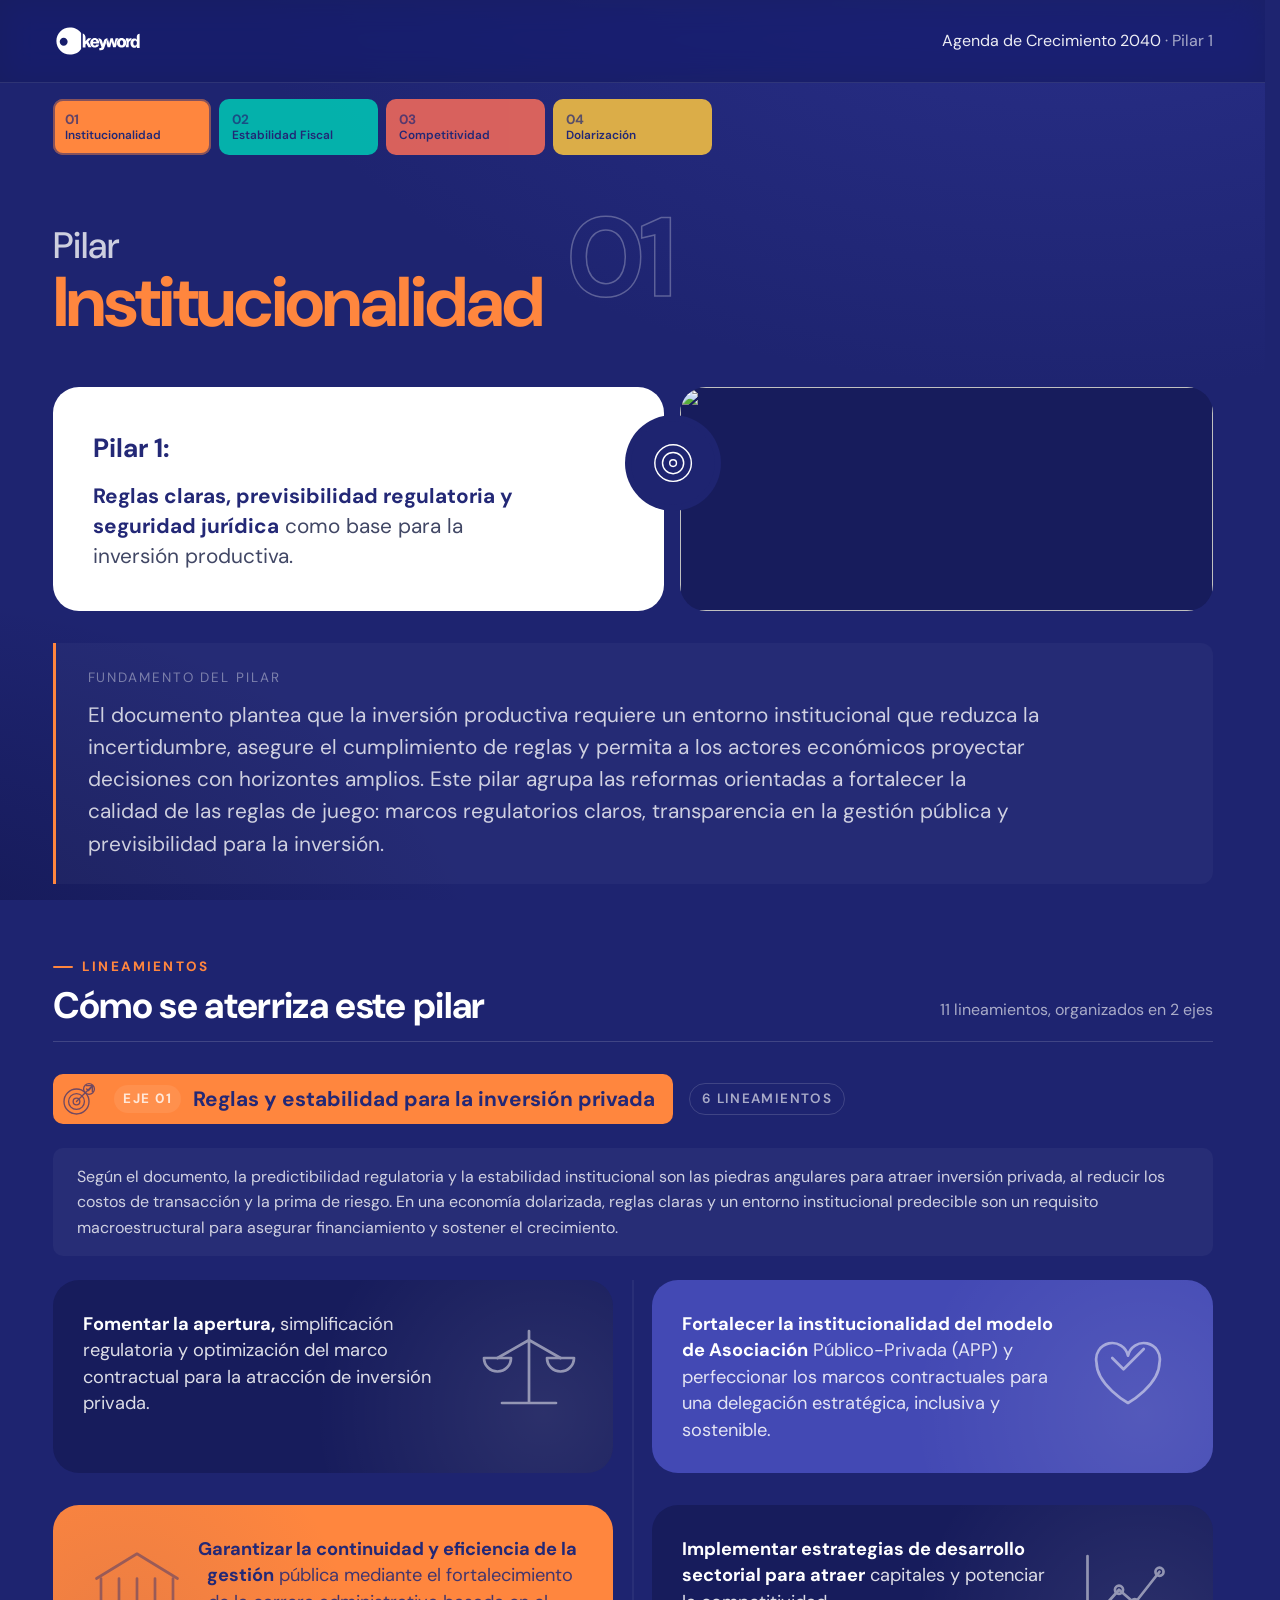
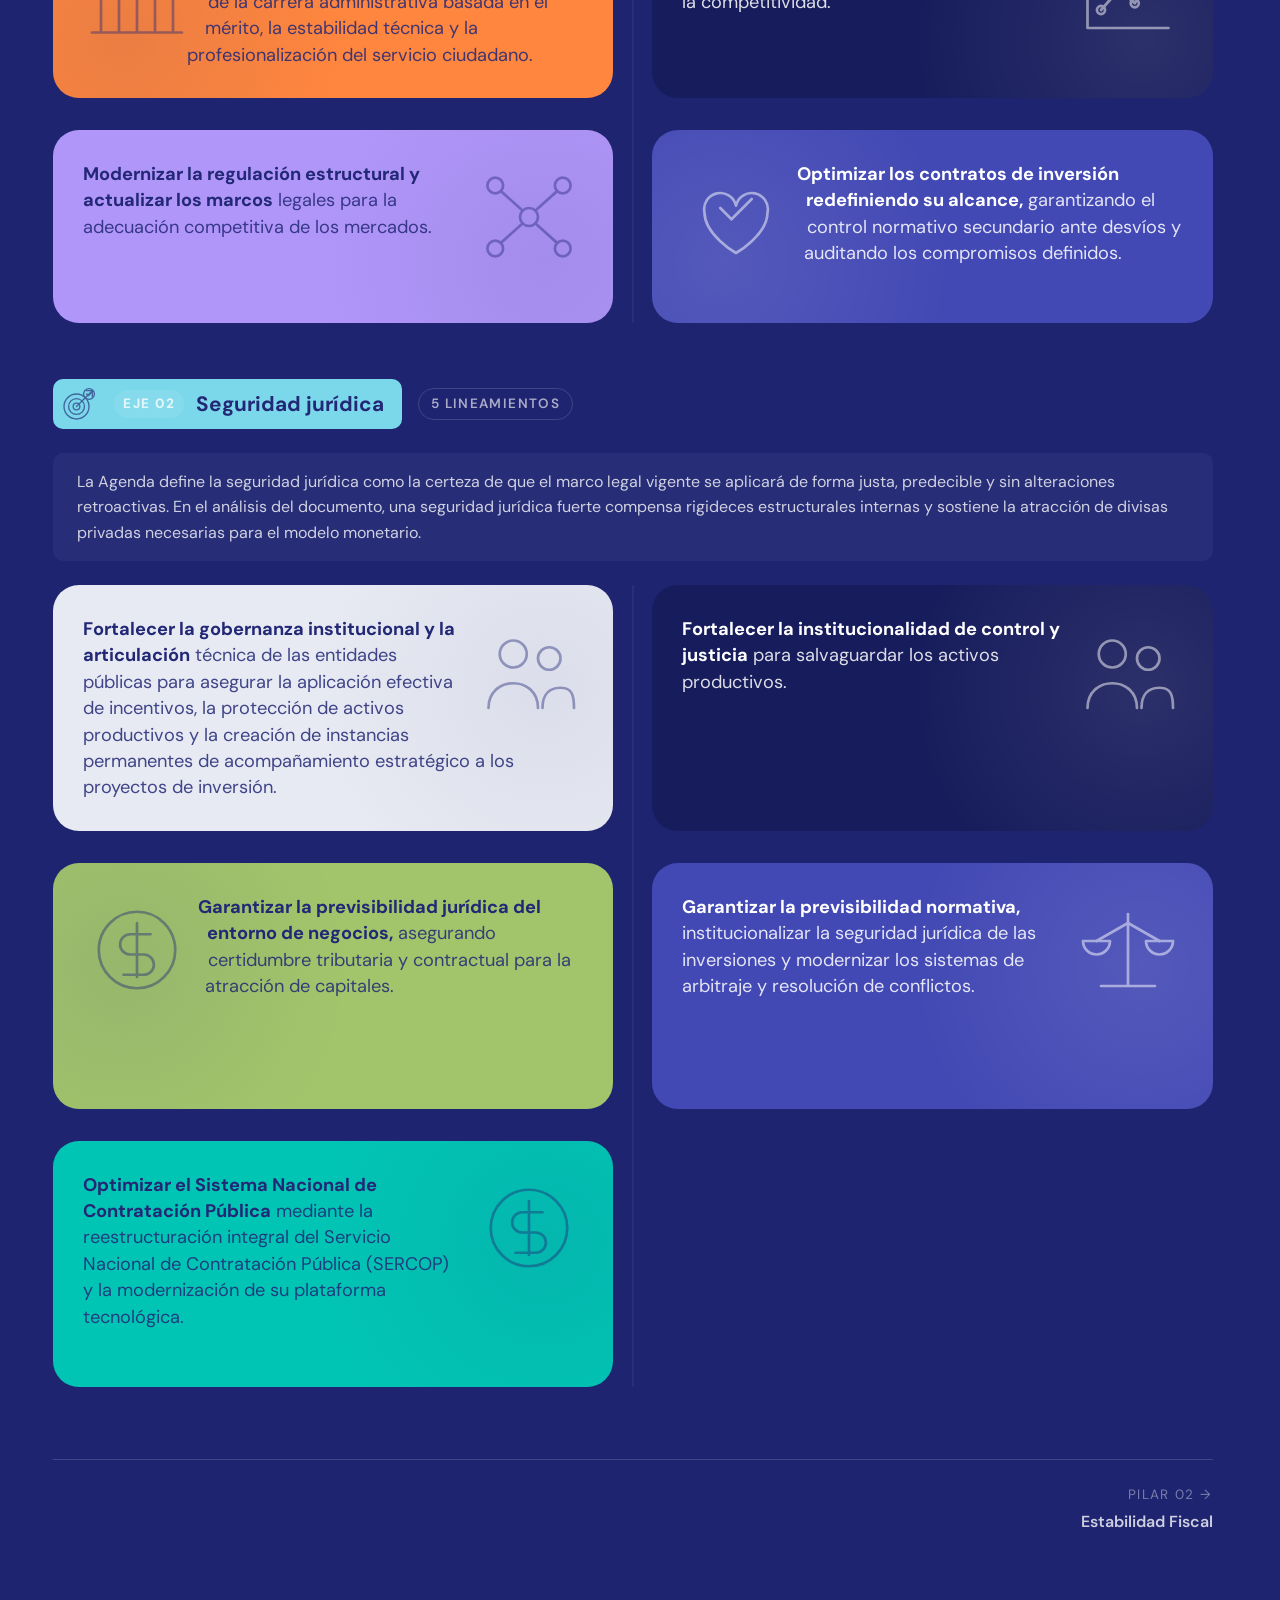
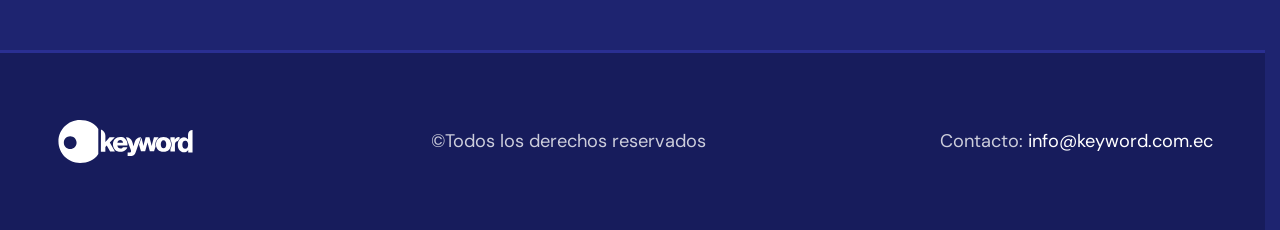
==== pages/pilar-1.html @ 2c73a4cb "Add files via upload" ====
<!doctype html>
<html lang="es">
<head>
  <meta charset="utf-8" />
  <meta name="viewport" content="width=device-width, initial-scale=1" />
  <title>Pilar 1 · Institucionalidad y Seguridad Jurídica — Agenda de Crecimiento Ecuador 2040</title>
  <meta name="description" content="Pilar 1 de Agenda de Crecimiento Ecuador 2040: Reglas claras, previsibilidad regulatoria y seguridad jurídica como base para la inversión productiva. Análisis de Keyword." />
  <link rel="preconnect" href="https://fonts.googleapis.com" />
  <link rel="preconnect" href="https://fonts.gstatic.com" crossorigin />
  <link rel="stylesheet" href="https://fonts.googleapis.com/css2?family=DM+Sans:opsz,wght@9..40,400;9..40,500;9..40,600;9..40,700&display=swap" />
  <link rel="stylesheet" href="../css/styles.css" />
</head>
<body class="obj-page--1">

<header class="site-header">
  <div class="wrap site-header__inner">
    <a href="../index.html" class="brand" aria-label="Keyword — inicio">
      <img src="../img/logo-keyword-white.svg" alt="Keyword" class="brand__logo" />
    </a>
    <nav class="nav-crumbs" aria-label="Ruta de navegación">
      <a href="../index.html">Agenda de Crecimiento 2040</a> · <span>Pilar 1</span>
    </nav>
  </div>
</header>

<main>

<nav class="wrap obj-nav-top" aria-label="Pilares de la Agenda">
  <div class="obj-nav-top__grid">
      <a class="obj-nav-top__item obj-nav-top__item--1" href="pilar-1.html" aria-current="page">
        <small>01</small><span>Institucionalidad</span>
      </a>
      <a class="obj-nav-top__item obj-nav-top__item--2" href="pilar-2.html">
        <small>02</small><span>Estabilidad Fiscal</span>
      </a>
      <a class="obj-nav-top__item obj-nav-top__item--3" href="pilar-3.html">
        <small>03</small><span>Competitividad</span>
      </a>
      <a class="obj-nav-top__item obj-nav-top__item--4" href="pilar-4.html">
        <small>04</small><span>Dolarización</span>
      </a>
  </div>
</nav>

<section class="obj-hero obj-hero--1" aria-labelledby="titulo-pilar">
  <div class="wrap">
    <p class="obj-hero__kicker">Pilar</p>
    <div class="obj-hero__row">
      <h1 class="obj-hero__name" id="titulo-pilar">Institucionalidad</h1>
      <span class="obj-hero__num" aria-hidden="true">01</span>
    </div>

    <div class="obj-intro">
      <div class="obj-intro__card">
        <p class="obj-intro__label">Pilar 1:</p>
        <p class="obj-intro__text"><b>Reglas claras, previsibilidad regulatoria y seguridad jurídica</b> <span>como base para la inversión productiva.</span></p>
      </div>
      <span class="obj-intro__badge" aria-hidden="true">
        <svg viewBox="0 0 48 48" fill="none" stroke="currentColor" stroke-width="1.5" stroke-linecap="round" stroke-linejoin="round"><circle cx="24" cy="24" r="19"/><circle cx="24" cy="24" r="11"/><circle cx="24" cy="24" r="3.5"/></svg>
      </span>
      <div class="obj-intro__photo">
        <img src="../img/pilar-1-photo.jpg" alt="" loading="lazy" />
      </div>
    </div>

    <div class="pilar-framing">
      <p class="pilar-framing__eyebrow">Fundamento del pilar</p>
      <p class="pilar-framing__text">El documento plantea que la inversión productiva requiere un entorno institucional que reduzca la incertidumbre, asegure el cumplimiento de reglas y permita a los actores económicos proyectar decisiones con horizontes amplios. Este pilar agrupa las reformas orientadas a fortalecer la calidad de las reglas de juego: marcos regulatorios claros, transparencia en la gestión pública y previsibilidad para la inversión.</p>
    </div>

    <div class="roadmap">
      <header class="roadmap__head">
        <div>
          <p class="roadmap__eyebrow">Lineamientos</p>
          <h2 class="roadmap__title">Cómo se aterriza este pilar</h2>
        </div>
        <p class="roadmap__count">11 lineamientos, organizados en 2 ejes</p>
      </header>

      <section class="phase phase--inmediata">
        <header class="phase__head">
          <span class="phase__flag"><svg class="phase__diana" viewBox="0 0 48 48" fill="none" stroke="currentColor" stroke-width="1.6" stroke-linecap="round" stroke-linejoin="round" aria-hidden="true"><circle cx="21" cy="27" r="15"/><circle cx="21" cy="27" r="9.5"/><circle cx="21" cy="27" r="4"/><path d="M21 27 40 8"/><path d="M33 8h7v7"/><circle cx="36" cy="12" r="6.5"/><path d="M33.2 12l2 2 3.6-3.8"/></svg><small>Eje 01</small>Reglas y estabilidad para la inversión privada</span>
          <span class="phase__n">6 lineamientos</span>
        </header>
        <p class="phase__framing">Según el documento, la predictibilidad regulatoria y la estabilidad institucional son las piedras angulares para atraer inversión privada, al reducir los costos de transacción y la prima de riesgo. En una economía dolarizada, reglas claras y un entorno institucional predecible son un requisito macroestructural para asegurar financiamiento y sostener el crecimiento.</p>
        <div class="phase__grid">
          <article class="strat strat--v1">
            <div class="strat__body">
              <svg class="strat__glyph" width="96" height="96" viewBox="0 0 48 48" fill="none" stroke="currentColor" stroke-width="1.2" stroke-linecap="round" stroke-linejoin="round" aria-hidden="true"><path d="M24 8v32M12 40h24M24 12 10 20M24 12l14 8"/><path d="M4 20a6 6 0 0 0 12 0zM32 20a6 6 0 0 0 12 0z"/></svg>
              <p class="strat__text"><b>Fomentar la apertura,</b> <span>simplificación regulatoria y optimización del marco contractual para la atracción de inversión privada.</span></p>
            </div>
          </article>
          <article class="strat strat--v2">
            <div class="strat__body">
              <svg class="strat__glyph" width="96" height="96" viewBox="0 0 48 48" fill="none" stroke="currentColor" stroke-width="1.2" stroke-linecap="round" stroke-linejoin="round" aria-hidden="true"><path d="M24 40s-14-8-14-18a7 7 0 0 1 14-3 7 7 0 0 1 14 3c0 10-14 18-14 18z"/><path d="M17 20l5 5 9-9"/></svg>
              <p class="strat__text"><b>Fortalecer la institucionalidad del modelo de Asociación</b> <span>Público-Privada (APP) y perfeccionar los marcos contractuales para una delegación estratégica, inclusiva y sostenible.</span></p>
            </div>
          </article>
          <article class="strat strat--v3 strat--flip">
            <div class="strat__body">
              <svg class="strat__glyph" width="96" height="96" viewBox="0 0 48 48" fill="none" stroke="currentColor" stroke-width="1.2" stroke-linecap="round" stroke-linejoin="round" aria-hidden="true"><path d="M6 18 24 7l18 11"/><path d="M4 42h40M8 42V18M16 42V18M24 42V18M32 42V18M40 42V18"/></svg>
              <p class="strat__text"><b>Garantizar la continuidad y eficiencia de la gestión</b> <span>pública mediante el fortalecimiento de la carrera administrativa basada en el mérito, la estabilidad técnica y la profesionalización del servicio ciudadano.</span></p>
            </div>
          </article>
          <article class="strat strat--v1">
            <div class="strat__body">
              <svg class="strat__glyph" width="96" height="96" viewBox="0 0 48 48" fill="none" stroke="currentColor" stroke-width="1.2" stroke-linecap="round" stroke-linejoin="round" aria-hidden="true"><path d="M6 40h36M6 40V8"/><path d="M12 32l8-9 7 6 11-14"/><circle cx="12" cy="32" r="1.8"/><circle cx="20" cy="23" r="1.8"/><circle cx="27" cy="29" r="1.8"/><circle cx="38" cy="15" r="1.8"/></svg>
              <p class="strat__text"><b>Implementar estrategias de desarrollo sectorial para atraer</b> <span>capitales y potenciar la competitividad.</span></p>
            </div>
          </article>
          <article class="strat strat--v4">
            <div class="strat__body">
              <svg class="strat__glyph" width="96" height="96" viewBox="0 0 48 48" fill="none" stroke="currentColor" stroke-width="1.2" stroke-linecap="round" stroke-linejoin="round" aria-hidden="true"><circle cx="24" cy="24" r="4"/><circle cx="9" cy="10" r="3.5"/><circle cx="39" cy="10" r="3.5"/><circle cx="9" cy="38" r="3.5"/><circle cx="39" cy="38" r="3.5"/><path d="M11.5 12.5 21 21M36.5 12.5 27 21M11.5 35.5 21 27M36.5 35.5 27 27"/></svg>
              <p class="strat__text"><b>Modernizar la regulación estructural y actualizar los marcos</b> <span>legales para la adecuación competitiva de los mercados.</span></p>
            </div>
          </article>
          <article class="strat strat--v2 strat--flip">
            <div class="strat__body">
              <svg class="strat__glyph" width="96" height="96" viewBox="0 0 48 48" fill="none" stroke="currentColor" stroke-width="1.2" stroke-linecap="round" stroke-linejoin="round" aria-hidden="true"><path d="M24 40s-14-8-14-18a7 7 0 0 1 14-3 7 7 0 0 1 14 3c0 10-14 18-14 18z"/><path d="M17 20l5 5 9-9"/></svg>
              <p class="strat__text"><b>Optimizar los contratos de inversión redefiniendo su alcance,</b> <span>garantizando el control normativo secundario ante desvíos y auditando los compromisos definidos.</span></p>
            </div>
          </article>
        </div>
      </section>

      <section class="phase phase--1">
        <header class="phase__head">
          <span class="phase__flag"><svg class="phase__diana" viewBox="0 0 48 48" fill="none" stroke="currentColor" stroke-width="1.6" stroke-linecap="round" stroke-linejoin="round" aria-hidden="true"><circle cx="21" cy="27" r="15"/><circle cx="21" cy="27" r="9.5"/><circle cx="21" cy="27" r="4"/><path d="M21 27 40 8"/><path d="M33 8h7v7"/><circle cx="36" cy="12" r="6.5"/><path d="M33.2 12l2 2 3.6-3.8"/></svg><small>Eje 02</small>Seguridad jurídica</span>
          <span class="phase__n">5 lineamientos</span>
        </header>
        <p class="phase__framing">La Agenda define la seguridad jurídica como la certeza de que el marco legal vigente se aplicará de forma justa, predecible y sin alteraciones retroactivas. En el análisis del documento, una seguridad jurídica fuerte compensa rigideces estructurales internas y sostiene la atracción de divisas privadas necesarias para el modelo monetario.</p>
        <div class="phase__grid">
          <article class="strat strat--v5">
            <div class="strat__body">
              <svg class="strat__glyph" width="96" height="96" viewBox="0 0 48 48" fill="none" stroke="currentColor" stroke-width="1.2" stroke-linecap="round" stroke-linejoin="round" aria-hidden="true"><circle cx="17" cy="16" r="6"/><circle cx="33" cy="18" r="5"/><path d="M6 40c0-7 5-11 11-11s11 4 11 11M30 40c0-6 3-9 8-9s6 3 6 9"/></svg>
              <p class="strat__text"><b>Fortalecer la gobernanza institucional y la articulación</b> <span>técnica de las entidades públicas para asegurar la aplicación efectiva de incentivos, la protección de activos productivos y la creación de instancias permanentes de acompañamiento estratégico a los proyectos de inversión.</span></p>
            </div>
          </article>
          <article class="strat strat--v1">
            <div class="strat__body">
              <svg class="strat__glyph" width="96" height="96" viewBox="0 0 48 48" fill="none" stroke="currentColor" stroke-width="1.2" stroke-linecap="round" stroke-linejoin="round" aria-hidden="true"><circle cx="17" cy="16" r="6"/><circle cx="33" cy="18" r="5"/><path d="M6 40c0-7 5-11 11-11s11 4 11 11M30 40c0-6 3-9 8-9s6 3 6 9"/></svg>
              <p class="strat__text"><b>Fortalecer la institucionalidad de control y justicia</b> <span>para salvaguardar los activos productivos.</span></p>
            </div>
          </article>
          <article class="strat strat--v6 strat--flip">
            <div class="strat__body">
              <svg class="strat__glyph" width="96" height="96" viewBox="0 0 48 48" fill="none" stroke="currentColor" stroke-width="1.2" stroke-linecap="round" stroke-linejoin="round" aria-hidden="true"><circle cx="24" cy="24" r="17"/><path d="M24 12v24M30 17h-9a4.5 4.5 0 0 0 0 9h6a4.5 4.5 0 0 1 0 9h-9"/></svg>
              <p class="strat__text"><b>Garantizar la previsibilidad jurídica del entorno de negocios,</b> <span>asegurando certidumbre tributaria y contractual para la atracción de capitales.</span></p>
            </div>
          </article>
          <article class="strat strat--v2">
            <div class="strat__body">
              <svg class="strat__glyph" width="96" height="96" viewBox="0 0 48 48" fill="none" stroke="currentColor" stroke-width="1.2" stroke-linecap="round" stroke-linejoin="round" aria-hidden="true"><path d="M24 8v32M12 40h24M24 12 10 20M24 12l14 8"/><path d="M4 20a6 6 0 0 0 12 0zM32 20a6 6 0 0 0 12 0z"/></svg>
              <p class="strat__text"><b>Garantizar la previsibilidad normativa,</b> <span>institucionalizar la seguridad jurídica de las inversiones y modernizar los sistemas de arbitraje y resolución de conflictos.</span></p>
            </div>
          </article>
          <article class="strat strat--v7">
            <div class="strat__body">
              <svg class="strat__glyph" width="96" height="96" viewBox="0 0 48 48" fill="none" stroke="currentColor" stroke-width="1.2" stroke-linecap="round" stroke-linejoin="round" aria-hidden="true"><circle cx="24" cy="24" r="17"/><path d="M24 12v24M30 17h-9a4.5 4.5 0 0 0 0 9h6a4.5 4.5 0 0 1 0 9h-9"/></svg>
              <p class="strat__text"><b>Optimizar el Sistema Nacional de Contratación Pública</b> <span>mediante la reestructuración integral del Servicio Nacional de Contratación Pública (SERCOP) y la modernización de su plataforma tecnológica.</span></p>
            </div>
          </article>
        </div>
      </section>
    </div>

    <nav class="obj-pager" aria-label="Navegación entre pilares">
      <a class="obj-pager__link obj-pager__link--next" href="pilar-2.html">
        <small>Pilar 02 →</small>
        <strong>Estabilidad Fiscal</strong>
      </a>
    </nav>
  </div>
</section>

</main>

<footer class="site-footer">
  <div class="wrap site-footer__inner">
    <img src="../img/logo-keyword-white.svg" alt="Keyword" class="site-footer__logo" />
    <p class="site-footer__copy">©Todos los derechos reservados</p>
    <p class="site-footer__contact">Contacto: <a href="mailto:info@keyword.com.ec">info@keyword.com.ec</a></p>
  </div>
</footer>

</body>
</html>
---- css/styles.css ----
/* ============================================================
   KEYWORD — Plantilla base para micrositios
   Sistema visual v2.0 — calidad producción
   ------------------------------------------------------------
   Lenguaje visual heredado del PDF de referencia:
   · Campo índigo profundo como lienzo
   · DM Sans única familia, pesos 400-700
   · Números outline gigantes como firma
   · Cover cards color + foto
   · Tarjetas glass flotantes, radios generosos
   · "Metas" con bandera naranja/verde
   ============================================================ */

:root {
  /* ---- Color ---- */
  --indigo:        #1E2470;
  --indigo-deep:   #171C5C;
  --indigo-soft:   #2A2F92;
  --ink:           #232876;   /* texto sobre bloques de color */
  --white:         #FFFFFF;

  --t-90: rgba(255,255,255,0.92);
  --t-75: rgba(255,255,255,0.78);
  --t-60: rgba(255,255,255,0.62);
  --t-40: rgba(255,255,255,0.40);
  --t-15: rgba(255,255,255,0.15);
  --t-10: rgba(255,255,255,0.10);
  --t-08: rgba(255,255,255,0.075);

  --orange:  #FF863E;   /* Metas + acento primario */
  --green:   #A2C56B;   /* Metas alternas */

  /* 7 acentos, uno por objetivo */
  --obj-1: #FF863E;
  --obj-2: #01C5B4;
  --obj-3: #F26A5A;
  --obj-4: #F5C042;
  --obj-5: #A2C56B;
  --obj-6: #4E9F5E;
  --obj-7: #B096F8;

  /* ---- Tipografía ---- */
  --font: "DM Sans", ui-sans-serif, system-ui, -apple-system, sans-serif;

  /* Escala fluida */
  --fs-xs:   clamp(0.78rem, 0.75rem + 0.12vw, 0.85rem);
  --fs-sm:   clamp(0.9rem, 0.86rem + 0.18vw, 1rem);
  --fs-base: clamp(1rem, 0.95rem + 0.28vw, 1.14rem);
  --fs-md:   clamp(1.12rem, 1.05rem + 0.34vw, 1.3rem);
  --fs-lg:   clamp(1.35rem, 1.2rem + 0.6vw, 1.65rem);
  --fs-xl:   clamp(1.7rem, 1.45rem + 1.1vw, 2.3rem);
  --fs-2xl:  clamp(2.15rem, 1.8rem + 1.8vw, 3.15rem);
  --fs-3xl:  clamp(2.7rem, 2.1rem + 2.9vw, 4.4rem);
  --fs-hero: clamp(2.8rem, 2rem + 3.9vw, 5rem);

  /* ---- Espaciado (escala 8) ---- */
  --s-1: 0.5rem;
  --s-2: 0.75rem;
  --s-3: 1rem;
  --s-4: 1.5rem;
  --s-5: 2rem;
  --s-6: 3rem;
  --s-7: 4rem;
  --s-section: clamp(4rem, 9vw, 7.5rem);

  /* ---- Layout ---- */
  --wrap:   1160px;
  --gutter: clamp(1.25rem, 4vw, 2.5rem);

  /* ---- Radios ---- */
  --r-sm: 10px;
  --r:    18px;
  --r-lg: 26px;
  --r-xl: 34px;

  /* ---- Sombras / elevación ---- */
  --elev-1: 0 2px 10px rgba(10, 12, 40, 0.25);
  --elev-2: 0 12px 34px rgba(10, 12, 40, 0.35);
  --elev-3: 0 24px 60px rgba(10, 12, 40, 0.45);

  /* ---- Motion ---- */
  --ease: cubic-bezier(0.22, 1, 0.36, 1);
  --t-fast: 180ms;
  --t-med:  320ms;
}

/* ============================================================
   Base
   ============================================================ */
*, *::before, *::after { box-sizing: border-box; }

html {
  -webkit-text-size-adjust: 100%;
  scroll-behavior: smooth;
  scrollbar-gutter: stable;
}

body {
  margin: 0;
  font-family: var(--font);
  font-size: var(--fs-base);
  line-height: 1.6;
  color: var(--white);
  background-color: var(--indigo);
  background-image:
    radial-gradient(90rem 50rem at 85% -10%, rgba(64, 70, 190, 0.35), transparent 60%),
    radial-gradient(70rem 45rem at -10% 110%, rgba(12, 14, 60, 0.55), transparent 55%);
  background-attachment: fixed;
  -webkit-font-smoothing: antialiased;
  text-rendering: optimizeLegibility;
  min-height: 100dvh;
}

img, svg { display: block; max-width: 100%; height: auto; }
a { color: inherit; }

::selection { background: var(--orange); color: var(--ink); }

:focus-visible {
  outline: 2px solid var(--orange);
  outline-offset: 3px;
  border-radius: 4px;
}

h1, h2, h3, h4 {
  font-weight: 700;
  line-height: 1.08;
  letter-spacing: -0.018em;
  margin: 0;
  text-wrap: balance;
}

p { margin: 0; }

.wrap {
  width: min(var(--wrap), 100% - var(--gutter) * 2);
  margin-inline: auto;
}

/* ============================================================
   Header
   ============================================================ */
.site-header {
  position: sticky;
  top: 0;
  z-index: 40;
  background: rgba(23, 28, 92, 0.72);
  backdrop-filter: saturate(1.5) blur(16px);
  -webkit-backdrop-filter: saturate(1.5) blur(16px);
  border-bottom: 1px solid var(--t-10);
}
.site-header__inner {
  display: flex;
  align-items: center;
  justify-content: space-between;
  gap: var(--s-3);
  height: 82px;
}
.brand {
  display: inline-flex;
  align-items: center;
  text-decoration: none;
  flex-shrink: 0;
}
.brand__logo { height: 36px; width: auto; }
@media (max-width: 560px) {
  .site-header__inner { height: 68px; }
  .brand__logo { height: 30px; }
}

.nav-crumbs {
  font-size: var(--fs-sm);
  color: var(--t-60);
  white-space: nowrap;
  overflow: hidden;
  text-overflow: ellipsis;
}
.nav-crumbs a {
  color: var(--t-90);
  text-decoration: none;
  transition: color var(--t-fast) var(--ease);
}
.nav-crumbs a:hover { color: var(--orange); }

/* ============================================================
   HERO — split como la portada del PDF (texto | foto fundida)
   ============================================================ */
.hero {
  position: relative;
  overflow: hidden;
  isolation: isolate;
}
.hero__media {
  position: absolute;
  inset: 0;
  z-index: -1;
}
.hero__media img {
  width: 100%;
  height: 100%;
  object-fit: cover;
  object-position: 70% center;
  opacity: 0.55;
}
/* Degradado izquierda→derecha: el texto siempre asienta sobre índigo */
.hero__media::after {
  content: "";
  position: absolute;
  inset: 0;
  background:
    linear-gradient(90deg,
      var(--indigo) 0%,
      rgba(30, 36, 112, 0.96) 34%,
      rgba(30, 36, 112, 0.72) 58%,
      rgba(30, 36, 112, 0.35) 100%),
    linear-gradient(0deg,
      rgba(30, 36, 112, 0.9) 0%,
      transparent 30%);
}

.hero__inner {
  display: grid;
  grid-template-columns: minmax(0, 760px);
  min-height: clamp(560px, 76vh, 800px);
  align-content: center;
  padding-block: clamp(4rem, 9vw, 6.5rem);
}

/* Logo dentro del banner — firma editorial de la referencia */
.hero__logo {
  height: clamp(52px, 6.5vw, 78px);
  width: auto;
  margin-bottom: clamp(2rem, 5vw, 3.25rem);
}
.hero__eyebrow {
  font-size: clamp(1.05rem, 0.9rem + 0.7vw, 1.5rem);
  font-weight: 400;
  line-height: 1.35;
  color: var(--t-75);
  margin-bottom: var(--s-3);
  max-width: 30ch;
}
.hero__title {
  font-size: var(--fs-hero);
  max-width: 15ch;
  margin-bottom: var(--s-4);
}
.hero__subtitle {
  font-size: var(--fs-md);
  line-height: 1.55;
  color: var(--t-75);
  max-width: 54ch;
}
.hero__meta {
  margin-top: clamp(2rem, 5vw, 3.25rem);
  display: flex;
  flex-wrap: wrap;
  gap: var(--s-4) var(--s-6);
}
.hero__meta span {
  font-size: var(--fs-xs);
  font-weight: 600;
  letter-spacing: 0.14em;
  text-transform: uppercase;
  color: var(--t-60);
}
.hero__meta strong {
  display: block;
  margin-top: 0.3rem;
  font-size: var(--fs-md);
  font-weight: 600;
  letter-spacing: normal;
  text-transform: none;
  color: var(--white);
}

/* ============================================================
   Secciones — ritmo vertical consistente
   ============================================================ */
.section { padding-block: calc(var(--s-section) / 2); }
.section:first-of-type { padding-top: var(--s-section); }
.section:last-of-type  { padding-bottom: var(--s-section); }

/* Encabezado de sección con número outline (firma del PDF) */
.section-mark {
  position: relative;
  margin-bottom: clamp(2.25rem, 5vw, 3.5rem);
  max-width: 640px;
}
.section-mark__num {
  position: absolute;
  top: 50%;
  right: calc(-1 * clamp(0rem, 8vw, 9rem));
  transform: translateY(-58%);
  font-size: clamp(5rem, 12vw, 9.5rem);
  font-weight: 700;
  line-height: 1;
  letter-spacing: -0.04em;
  color: transparent;
  -webkit-text-stroke: 1.5px var(--t-15);
  pointer-events: none;
  user-select: none;
}
@media (max-width: 900px) {
  .section-mark__num {
    position: static;
    display: block;
    transform: none;
    font-size: 4rem;
    margin-bottom: 0.25rem;
  }
}
.section-mark__eyebrow {
  display: inline-flex;
  align-items: center;
  gap: 0.6rem;
  font-size: var(--fs-sm);
  font-weight: 500;
  color: var(--t-60);
  margin-bottom: var(--s-2);
}
.section-mark__eyebrow::before {
  content: "";
  width: 22px;
  height: 2px;
  background: var(--orange);
  border-radius: 2px;
}
.section-mark__title {
  font-size: var(--fs-2xl);
  margin-bottom: var(--s-2);
}
.section-mark__lead {
  font-size: var(--fs-md);
  color: var(--t-75);
  max-width: 56ch;
}

/* ============================================================
   Datos de interés — 4 + banner destacado
   ============================================================ */
.facts-grid {
  display: grid;
  gap: var(--s-3);
  grid-template-columns: repeat(4, 1fr);
}
@media (max-width: 1024px) { .facts-grid { grid-template-columns: repeat(2, 1fr); } }
@media (max-width: 560px)  { .facts-grid { grid-template-columns: 1fr; } }

.fact {
  background: var(--t-08);
  border: 1px solid var(--t-10);
  border-radius: var(--r);
  padding: var(--s-4);
  display: flex;
  flex-direction: column;
  gap: var(--s-2);
  transition: background var(--t-fast) var(--ease), border-color var(--t-fast) var(--ease);
}
.fact:hover { background: var(--t-10); border-color: var(--t-15); }
.fact__label {
  font-size: var(--fs-xs);
  font-weight: 700;
  letter-spacing: 0.16em;
  text-transform: uppercase;
  color: var(--orange);
}
.fact__text {
  font-size: var(--fs-sm);
  line-height: 1.6;
  color: var(--t-75);
}
.fact__text strong { color: var(--white); font-weight: 600; }

/* Banner destacado — impacto empresarial */
.fact--highlight {
  grid-column: 1 / -1;
  flex-direction: row;
  align-items: flex-start;
  gap: var(--s-4);
  background: linear-gradient(120deg, rgba(255, 134, 62, 0.14), rgba(255, 134, 62, 0.05) 55%, transparent);
  border-color: rgba(255, 134, 62, 0.3);
  padding: var(--s-4) var(--s-5);
}
.fact--highlight:hover { background: linear-gradient(120deg, rgba(255,134,62,0.18), rgba(255,134,62,0.07) 55%, transparent); }
.fact--highlight .fact__icon {
  flex-shrink: 0;
  width: 46px;
  height: 46px;
  border-radius: 50%;
  border: 1.5px solid rgba(255, 134, 62, 0.6);
  display: grid;
  place-items: center;
  color: var(--orange);
}
.fact--highlight .fact__text { max-width: 72ch; font-size: var(--fs-base); }
@media (max-width: 560px) {
  .fact--highlight { flex-direction: column; }
}

/* ============================================================
   Aspectos — cita + tarjetas temáticas
   ============================================================ */
.pull-quote {
  margin: 0 0 clamp(2rem, 5vw, 3rem);
  padding-left: var(--s-5);
  border-left: 3px solid var(--orange);
  font-size: var(--fs-lg);
  font-weight: 500;
  line-height: 1.45;
  max-width: 68ch;
  text-wrap: pretty;
}
.pull-quote strong { font-weight: 700; }
.pull-quote cite {
  display: block;
  margin-top: var(--s-3);
  font-style: normal;
  font-size: var(--fs-xs);
  font-weight: 600;
  letter-spacing: 0.14em;
  text-transform: uppercase;
  color: var(--t-60);
}

.topic-grid {
  display: grid;
  gap: var(--s-3);
  grid-template-columns: repeat(2, 1fr);
}
@media (max-width: 800px) { .topic-grid { grid-template-columns: 1fr; } }

.topic {
  position: relative;
  border-radius: var(--r-lg);
  padding: var(--s-5);
  display: flex;
  flex-direction: column;
  gap: var(--s-3);
  overflow: hidden;
  isolation: isolate;
  transition: transform var(--t-med) var(--ease), filter var(--t-med) var(--ease);
}
.topic:hover { transform: translateY(-4px); }
.topic::after {
  content: "";
  position: absolute;
  z-index: -1;
  top: -50%;
  right: -25%;
  width: 75%;
  aspect-ratio: 1;
  border-radius: 50%;
  background: radial-gradient(circle, currentColor 0%, transparent 68%);
  opacity: 0.1;
  pointer-events: none;
}

/* Cada tarjeta toma un color del sistema — el fondo plano las apagaba */
.topic--a { background: var(--indigo-deep); color: var(--white); }
.topic--b { background: #4349B4;            color: var(--white); }
.topic--c { background: var(--green);       color: var(--ink); }
.topic--d { background: #B096F8;            color: var(--ink); }
.topic--a:hover, .topic--b:hover { filter: brightness(1.2); }
.topic--c:hover, .topic--d:hover { filter: brightness(1.05); }

.topic__head {
  display: flex;
  align-items: center;
  gap: var(--s-3);
}
.topic__icon {
  flex-shrink: 0;
  width: 52px;
  height: 52px;
  border-radius: 50%;
  border: 1.5px solid currentColor;
  border-color: color-mix(in srgb, currentColor 45%, transparent);
  display: grid;
  place-items: center;
  color: inherit;
}
.topic__title { font-size: var(--fs-md); color: inherit; }
.topic ul {
  margin: 0;
  padding-left: 1.15rem;
  font-size: var(--fs-sm);
  line-height: 1.55;
  display: flex;
  flex-direction: column;
  gap: 0.5rem;
  color: inherit;
}
.topic ul li { opacity: 0.88; }
.topic ul li::marker { opacity: 0.5; }
.topic ul li strong { font-weight: 700; opacity: 1; }

/* ============================================================
   MURO DE OBJETIVOS — cover cards (firma del PDF)
   Desktop: fila de 4 + fila de 3 centrada
   ============================================================ */
.objectives__grid {
  display: grid;
  gap: var(--s-3);
  grid-template-columns: repeat(8, 1fr);
}
.obj-cover { grid-column: span 2; }
/* Fila 2 centrada: 3 tarjetas de 2 col, arrancando en col 2 */
.obj-cover:nth-child(5) { grid-column: 2 / span 2; }
@media (max-width: 1024px) {
  .objectives__grid { grid-template-columns: repeat(6, 1fr); }
  .obj-cover { grid-column: span 2 !important; }
}
@media (max-width: 760px) {
  .objectives__grid { grid-template-columns: repeat(2, 1fr); }
  .obj-cover { grid-column: span 1 !important; }
}
@media (max-width: 420px) {
  .objectives__grid { grid-template-columns: 1fr; }
}

.obj-cover {
  position: relative;
  display: flex;
  flex-direction: column;
  border-radius: var(--r-lg);
  overflow: hidden;
  text-decoration: none;
  color: inherit;
  aspect-ratio: 3 / 4.1;
  box-shadow: var(--elev-1);
  transition: transform var(--t-med) var(--ease), box-shadow var(--t-med) var(--ease);
  isolation: isolate;
}
.obj-cover:hover,
.obj-cover:focus-visible {
  transform: translateY(-6px);
  box-shadow: var(--elev-3);
}

.obj-cover__top {
  position: relative;
  flex: 0 0 46%;
  padding: var(--s-3) var(--s-3) var(--s-2);
  display: flex;
  flex-direction: column;
  overflow: hidden;
}
.obj-cover__num {
  position: absolute;
  right: 0.4rem;
  bottom: -0.65rem;
  font-size: clamp(3.4rem, 6vw, 4.9rem);
  font-weight: 700;
  line-height: 1;
  letter-spacing: -0.04em;
  color: rgba(255, 255, 255, 0.38);
  pointer-events: none;
  user-select: none;
}
.obj-cover__title {
  position: relative;
  z-index: 1;
  color: var(--ink);
  font-size: var(--fs-md);
  font-weight: 700;
  line-height: 1.16;
  max-width: 9ch;
}
.obj-cover__cta {
  position: relative;
  z-index: 1;
  margin-top: auto;
  font-size: var(--fs-xs);
  font-weight: 700;
  letter-spacing: 0.06em;
  color: var(--ink);
  opacity: 0.75;
  transition: opacity var(--t-fast) var(--ease), transform var(--t-fast) var(--ease);
}
.obj-cover:hover .obj-cover__cta,
.obj-cover:focus-visible .obj-cover__cta {
  opacity: 1;
  transform: translateX(2px);
}

.obj-cover__photo {
  flex: 1;
  overflow: hidden;
  background: var(--indigo-deep);
}
.obj-cover__photo img {
  width: 100%;
  height: 100%;
  object-fit: cover;
  transition: transform 600ms var(--ease);
}
.obj-cover:hover .obj-cover__photo img { transform: scale(1.05); }

.obj-cover--1 .obj-cover__top { background: var(--obj-1); }
.obj-cover--2 .obj-cover__top { background: var(--obj-2); }
.obj-cover--3 .obj-cover__top { background: var(--obj-3); }
.obj-cover--4 .obj-cover__top { background: var(--obj-4); }
.obj-cover--5 .obj-cover__top { background: var(--obj-5); }
.obj-cover--6 .obj-cover__top { background: var(--obj-6); }
.obj-cover--7 .obj-cover__top { background: var(--obj-7); }

/* ============================================================
   PÁGINA DE OBJETIVO
   ============================================================ */

/* Mini navegación superior de objetivos */
.obj-nav-top { padding-block: var(--s-3) 0; }
.obj-nav-top__grid {
  display: grid;
  grid-template-columns: repeat(7, 1fr);
  gap: var(--s-1);
}
@media (max-width: 900px) { .obj-nav-top__grid { grid-template-columns: repeat(4, 1fr); } }
@media (max-width: 540px) { .obj-nav-top__grid { grid-template-columns: repeat(2, 1fr); } }

.obj-nav-top__item {
  min-height: 56px;
  display: flex;
  flex-direction: column;
  justify-content: center;
  gap: 0.1rem;
  padding: 0.5rem 0.8rem;
  border-radius: var(--r-sm);
  text-decoration: none;
  color: var(--ink);
  line-height: 1.15;
  transition: transform var(--t-fast) var(--ease), filter var(--t-fast) var(--ease), opacity var(--t-fast) var(--ease);
  opacity: 0.88;
}
.obj-nav-top__item:hover { transform: translateY(-2px); filter: brightness(1.07); opacity: 1; }
.obj-nav-top__item small {
  font-weight: 700;
  font-size: var(--fs-xs);
  opacity: 0.7;
}
.obj-nav-top__item span {
  font-weight: 600;
  font-size: 0.74rem;
}
.obj-nav-top__item[aria-current="page"] {
  opacity: 1;
  box-shadow: inset 0 0 0 2px rgba(35, 40, 118, 0.55);
}

.obj-nav-top__item--1 { background: var(--obj-1); }
.obj-nav-top__item--2 { background: var(--obj-2); }
.obj-nav-top__item--3 { background: var(--obj-3); }
.obj-nav-top__item--4 { background: var(--obj-4); }
.obj-nav-top__item--5 { background: var(--obj-5); }
.obj-nav-top__item--6 { background: var(--obj-6); }
.obj-nav-top__item--7 { background: var(--obj-7); }

/* Hero del objetivo — "Objetivo / Nombre / número outline" */
.obj-hero { padding-block: clamp(2.5rem, 7vw, 4.5rem) 0; }
.obj-hero__kicker {
  font-size: var(--fs-xl);
  font-weight: 500;
  color: var(--t-75);
  line-height: 1;
}
.obj-hero__row {
  position: relative;
  display: inline-block;
  max-width: 100%;
  padding-right: clamp(3rem, 10vw, 8rem);
}
.obj-hero__name {
  font-size: var(--fs-3xl);
  font-weight: 700;
  letter-spacing: -0.03em;
  line-height: 1.02;
  margin-top: 0.2rem;
  /* Nombres largos ("Institucionalidad") deben poder reducirse
     sin romper el ancho del viewport en móvil */
  font-size: clamp(2rem, 8.5vw, 4.4rem);
  overflow-wrap: anywhere;
}
.obj-hero__num {
  position: absolute;
  top: -0.55em;
  right: 0;
  font-size: clamp(3rem, 9vw, 7rem);
  font-weight: 700;
  line-height: 1;
  letter-spacing: -0.04em;
  color: transparent;
  -webkit-text-stroke: 1.5px rgba(255, 255, 255, 0.28);
  pointer-events: none;
  user-select: none;
  max-width: 100%;
}
.obj-hero--1 .obj-hero__name { color: var(--obj-1); }
.obj-hero--2 .obj-hero__name { color: var(--obj-2); }
.obj-hero--3 .obj-hero__name { color: var(--obj-3); }
.obj-hero--4 .obj-hero__name { color: var(--obj-4); }
.obj-hero--5 .obj-hero__name { color: var(--obj-5); }
.obj-hero--6 .obj-hero__name { color: var(--obj-6); }
.obj-hero--7 .obj-hero__name { color: var(--obj-7); }

/* Descriptor con conector de punto.
   OJO: hoy no se emite en ninguna página. En el PDF de referencia el eje
   tiene DOS textos distintos (una bajada temática + el objetivo), pero
   nuestro documento trae un solo texto por objetivo, así que este bloque
   repetía palabra por palabra lo que ya dice la tarjeta blanca.
   El estilo se conserva por si más adelante llega una bajada propia. */
.obj-hero__desc {
  position: relative;
  margin-top: var(--s-5);
  padding: var(--s-4) var(--s-5);
  max-width: 760px;
  background: var(--t-08);
  border: 1px solid var(--t-15);
  border-radius: var(--r-lg);
  font-size: var(--fs-md);
  line-height: 1.55;
  color: var(--t-90);
}
.obj-hero__desc::before {
  content: "";
  position: absolute;
  left: -5px;
  top: 50%;
  transform: translateY(-50%);
  width: 10px;
  height: 10px;
  border-radius: 50%;
}
.obj-hero--1 .obj-hero__desc::before { background: var(--obj-1); }
.obj-hero--2 .obj-hero__desc::before { background: var(--obj-2); }
.obj-hero--3 .obj-hero__desc::before { background: var(--obj-3); }
.obj-hero--4 .obj-hero__desc::before { background: var(--obj-4); }
.obj-hero--5 .obj-hero__desc::before { background: var(--obj-5); }
.obj-hero--6 .obj-hero__desc::before { background: var(--obj-6); }
.obj-hero--7 .obj-hero__desc::before { background: var(--obj-7); }
.obj-hero__desc strong { color: var(--white); font-weight: 700; }

/* Tarjeta blanca de objetivo + foto — el badge solapa la unión */
.obj-intro {
  position: relative;
  display: grid;
  grid-template-columns: 1.15fr 1fr;
  gap: var(--s-3);
  margin-top: clamp(2rem, 4vw, 3rem);
  align-items: stretch;
}
@media (max-width: 760px) { .obj-intro { grid-template-columns: 1fr; } }

.obj-intro__card {
  position: relative;
  background: var(--white);
  color: var(--ink);
  border-radius: var(--r-lg);
  padding: clamp(1.75rem, 3.5vw, 2.5rem);
  display: flex;
  flex-direction: column;
  justify-content: center;
  gap: var(--s-2);
  min-height: 220px;
}
.obj-intro__label {
  font-size: var(--fs-lg);
  font-weight: 700;
  color: var(--ink);
}
.obj-intro__text {
  font-size: var(--fs-md);
  line-height: 1.45;
  color: var(--ink);
  max-width: 32ch;
}
.obj-intro__text b { font-weight: 700; }
.obj-intro__text span { font-weight: 400; color: #414765; }

/* El badge vive en la costura entre tarjeta y foto, como en el PDF */
.obj-intro__badge {
  position: absolute;
  top: 50%;
  left: calc(1.15fr);
  z-index: 3;
  width: clamp(64px, 7vw, 84px);
  aspect-ratio: 1;
  border-radius: 50%;
  background: var(--indigo);
  color: var(--white);
  display: grid;
  place-items: center;
  transform: translate(-50%, -50%);
  box-shadow: 0 0 0 6px var(--indigo);
}
/* Posición real: sobre la línea de división del grid */
.obj-intro { --seam: 53.5%; }
.obj-intro__badge { left: var(--seam); top: 34%; }
@media (max-width: 760px) {
  .obj-intro__badge { left: auto; right: var(--s-4); top: var(--s-4); transform: none; }
}
.obj-intro__badge svg { width: 55%; height: 55%; }

/* La foto rellena la fila en vez de imponer su proporción natural:
   así la altura la manda el texto de la tarjeta y no queda aire muerto. */
.obj-intro__photo {
  position: relative;
  border-radius: var(--r-lg);
  overflow: hidden;
  min-height: 220px;
  background: var(--indigo-deep);
}
.obj-intro__photo img {
  position: absolute;
  inset: 0;
  width: 100%;
  height: 100%;
  object-fit: cover;
}

/* ============================================================
   ROADMAP DE ESTRATEGIAS
   Tratamiento heredado del PDF: fondos rotados, íconos grandes
   con texto fluyendo alrededor, alturas variables, bandera de
   plazo con diana solapada.
   ============================================================ */
.roadmap { margin-top: clamp(2.5rem, 6vw, 4rem); }

/* Encabezado del roadmap.
   El título es un puente gramatical, no adorno: en el Word, objetivo y
   estrategia comparten fila y se leen como una sola oración ("Imponer el
   control del territorio… incrementando el poder coercitivo…"). Al separar
   la tarjeta del objetivo de las estrategias, los gerundios quedaban
   colgando sin sujeto a la vista. "Cómo se alcanza este objetivo" devuelve
   el marco. El eyebrow conserva el nombre que el documento le da a esta
   sección. */
.roadmap__head {
  display: flex;
  flex-wrap: wrap;
  align-items: flex-end;
  justify-content: space-between;
  gap: var(--s-3);
  margin-bottom: var(--s-5);
  padding-bottom: var(--s-3);
  border-bottom: 1px solid var(--t-15);
}
.roadmap__eyebrow {
  display: inline-flex;
  align-items: center;
  gap: 0.6rem;
  font-size: var(--fs-xs);
  font-weight: 700;
  letter-spacing: 0.16em;
  text-transform: uppercase;
  color: var(--orange);
  margin-bottom: 0.5rem;
}
.roadmap__eyebrow::before {
  content: "";
  width: 20px;
  height: 2px;
  background: currentColor;
  border-radius: 2px;
}
.roadmap__title { font-size: var(--fs-xl); }
.roadmap__count {
  font-size: var(--fs-sm);
  color: var(--t-60);
  padding-bottom: 0.2rem;
}

/* ---- Fase = plazo de ejecución ---- */
.phase { padding-bottom: clamp(2.5rem, 5vw, 3.5rem); }
.phase:last-of-type { padding-bottom: 0; }

/* Bandera de plazo con diana solapada — firma del PDF */
.phase__head {
  display: flex;
  align-items: center;
  gap: var(--s-3);
  margin-bottom: var(--s-4);
}
.phase__flag {
  position: relative;
  display: inline-flex;
  align-items: center;
  padding: 0.5rem 1.15rem 0.5rem 3.35rem;
  border-radius: var(--r-sm);
  font-size: var(--fs-md);
  font-weight: 700;
  color: var(--ink);
  white-space: nowrap;
  overflow: hidden;
}
/* La diana vive dentro de la bandera, no encaramada sobre el borde */
.phase__diana {
  position: absolute;
  left: 0.4rem;
  top: 50%;
  transform: translateY(-50%);
  width: 40px;
  height: 40px;
  color: var(--ink);
  opacity: 0.65;
  pointer-events: none;
}
.phase__n {
  font-size: var(--fs-xs);
  font-weight: 600;
  letter-spacing: 0.1em;
  text-transform: uppercase;
  color: var(--t-60);
  padding: 0.28rem 0.75rem;
  border: 1px solid var(--t-15);
  border-radius: 999px;
  white-space: nowrap;
}
@media (max-width: 480px) { .phase__n { display: none; } }

/* Color de la bandera por plazo */
.phase--inmediata .phase__flag { background: var(--orange); }
.phase--1 .phase__flag { background: #7BD8EA; }
.phase--2 .phase__flag { background: var(--green); }
.phase--3 .phase__flag { background: var(--obj-7); }

/* ---- Grid en orden de lectura natural ----
   Se usa grid y no `columns` a propósito: `columns` llena la primera
   columna de arriba abajo antes de pasar a la segunda, y con estrategias
   numeradas (1.1, 1.2…) el lector ve 1.1 junto a 1.6 y se pierde.
   El grid ordena por filas: 1.1 | 1.2 / 1.3 | 1.4.

   `align-items: stretch` (por defecto) iguala la altura de las tarjetas
   DENTRO de cada fila, que es lo único que el ojo compara. No se igualan
   todas las de la fase: la dispersión de texto llega a 4.2× en el objetivo 1
   y las tarjetas cortas quedarían con un hueco enorme. Por fila el peor
   caso es 2.5×, y el sobrante se reparte solo (ver .strat__inst). */
.phase__grid {
  position: relative;
  display: grid;
  grid-template-columns: repeat(2, 1fr);
  column-gap: clamp(1.5rem, 3vw, 2.75rem);
  row-gap: clamp(1.25rem, 2.5vw, 2rem);
  /* Todas las tarjetas de una fase miden igual. Dentro de una fila el grid
     ya las igualaba, pero entre filas variaban 12-54px y al bajar la vista
     se leía como desorden. El sobrante no cae al fondo: .strat__body crece
     y empuja la bandera de institución al pie, así las banderas se alinean
     y aparece un ritmo horizontal. */
  grid-auto-rows: 1fr;
}
/* Regla vertical entre columnas */
.phase__grid::before {
  content: "";
  position: absolute;
  left: 50%;
  top: 0;
  bottom: 0;
  width: 1px;
  background: var(--t-10);
  transform: translateX(-50%);
  pointer-events: none;
}
@media (max-width: 900px) {
  .phase__grid {
    grid-template-columns: 1fr;
    /* En una sola columna igualar alturas haría que TODAS las tarjetas
       midan lo que la más larga: una de dos líneas quedaría gigante.
       Sin filas que emparejar, la altura natural es la correcta. */
    grid-auto-rows: auto;
  }
  .phase__grid::before { display: none; }
}

/* ---- Tarjeta de estrategia ---- */
.strat {
  position: relative;
  display: flex;
  flex-direction: column;
  margin-bottom: 0;
  padding: clamp(1.35rem, 2.4vw, 1.9rem);
  border-radius: var(--r-lg);
  background: var(--t-08);
  color: var(--t-90);
  overflow: hidden;
  isolation: isolate;
  transition: transform var(--t-med) var(--ease), filter var(--t-med) var(--ease);
}
.strat:hover { transform: translateY(-4px); }

/* El ícono flota, y los floats no funcionan dentro de un contenedor flex:
   se volverían ítems del flex. Por eso el contenido va envuelto en este
   bloque, que sí establece contexto de float. El bloque crece para llenar
   la tarjeta y empuja la bandera de institución al pie. */
.strat__body {
  flex: 1;
  min-width: 0;
}

/* Halo de esquina: da profundidad y evita el plano muerto */
.strat::after {
  content: "";
  position: absolute;
  z-index: -1;
  top: -55%;
  right: -30%;
  width: 85%;
  aspect-ratio: 1;
  border-radius: 50%;
  background: radial-gradient(circle, currentColor 0%, transparent 68%);
  opacity: 0.09;
  pointer-events: none;
}
.strat--flip::after { right: auto; left: -30%; }

/* Línea divisoria entre filas — recurso del PDF.
   En 2 columnas marca desde la 3.ª tarjeta (2.ª fila); en 1 columna,
   desde la 2.ª. Nunca marca al vecino horizontal de la misma fila. */
.strat:nth-child(n+3)::before {
  content: "";
  position: absolute;
  top: calc(-1 * clamp(0.7rem, 1.3vw, 1rem));
  left: 8%;
  right: 8%;
  height: 1px;
  background: var(--t-15);
}
@media (max-width: 900px) {
  .strat:nth-child(n+3)::before { content: none; }
  .strat:nth-child(n+2)::before {
    content: "";
    position: absolute;
    top: calc(-1 * clamp(0.7rem, 1.3vw, 1rem));
    left: 8%;
    right: 8%;
    height: 1px;
    background: var(--t-15);
  }
}

/* Ícono grande: flota y el texto lo envuelve */
.strat__glyph {
  float: right;
  shape-outside: circle(50%);
  margin: 0.15rem 0 0.6rem 1.15rem;
  color: currentColor;
  opacity: 0.5;
  width: clamp(72px, 10vw, 108px);
  height: auto;
}
.strat--flip .strat__glyph {
  float: left;
  shape-outside: circle(50%);
  margin: 0.15rem 1.15rem 0.6rem 0;
}

/* Numeral como chip.
   OJO: hoy no se emite ningún .strat__num — la numeración está apagada
   desde build.py (SHOW_NUM = False), porque las estrategias son acciones
   independientes y el número no implica prioridad ni secuencia.
   Para revivirla: poner SHOW_NUM = True en build.py y regenerar. Este
   estilo se conserva intacto para ese caso. */
.strat__num {
  display: inline-block;
  margin-bottom: 0.7rem;
  padding: 0.18rem 0.62rem;
  border-radius: 999px;
  border: 1px solid currentColor;
  border-color: color-mix(in srgb, currentColor 30%, transparent);
  font-size: 0.72rem;
  font-weight: 700;
  letter-spacing: 0.06em;
  opacity: 0.75;
}

/* Texto: negrita en el arranque + regular en el resto.
   Es el recurso que le da ritmo a cada tarjeta del PDF. */
.strat__text {
  font-size: var(--fs-base);
  line-height: 1.45;
  margin: 0;
}
.strat__text b {
  font-weight: 700;
  color: inherit;
}
.strat__text span { opacity: 0.85; }

/* Institución con tratamiento de bandera, ícono contenido.
   `align-self: flex-start` la mantiene angosta (no se estira al ancho);
   el margen superior fijo la separa del texto y, como .strat__body crece,
   la bandera queda anclada al pie de la tarjeta. */
.strat__inst {
  position: relative;
  align-self: flex-start;
  display: inline-flex;
  align-items: center;
  margin-top: var(--s-4);
  padding: 0.4rem 0.85rem 0.4rem 2.45rem;
  border-radius: 9px;
  background: rgba(255, 255, 255, 0.14);
  font-size: 0.78rem;
  font-weight: 600;
  line-height: 1.25;
  letter-spacing: 0.01em;
  overflow: hidden;
}
.strat__inst-icon {
  position: absolute;
  left: 0.3rem;
  top: 50%;
  transform: translateY(-50%);
  width: 28px;
  height: 28px;
  color: currentColor;
  opacity: 0.8;
  pointer-events: none;
}

/* ---- Rotación de fondos, como el PDF ---- */
.strat--v1 { background: var(--indigo-deep); color: var(--white); }
.strat--v2 { background: #4349B4; color: var(--white); }
.strat--v3 { background: var(--accent, var(--orange)); color: var(--ink); }
.strat--v4 { background: #B096F8; color: var(--ink); }
.strat--v5 { background: #E7EAF2; color: var(--ink); }
.strat--v6 { background: var(--green); color: var(--ink); }
.strat--v7 { background: #01C5B4; color: var(--ink); }

/* En fondos claros la bandera de institución invierte */
.strat--v3 .strat__inst,
.strat--v4 .strat__inst,
.strat--v5 .strat__inst,
.strat--v6 .strat__inst,
.strat--v7 .strat__inst {
  background: rgba(35, 40, 118, 0.16);
}
.strat--v3 .strat__glyph,
.strat--v4 .strat__glyph,
.strat--v5 .strat__glyph,
.strat--v6 .strat__glyph,
.strat--v7 .strat__glyph { opacity: 0.42; }
.strat--v5::after { opacity: 0.06; }

.strat--v3:hover, .strat--v4:hover, .strat--v5:hover,
.strat--v6:hover, .strat--v7:hover { filter: brightness(1.05); }
.strat--v1:hover, .strat--v2:hover { filter: brightness(1.2); }

/* Acento por objetivo */
.obj-page--1 { --accent: var(--obj-1); }
.obj-page--2 { --accent: var(--obj-2); }
.obj-page--3 { --accent: var(--obj-3); }
.obj-page--4 { --accent: var(--obj-4); }
.obj-page--5 { --accent: var(--obj-5); }
.obj-page--6 { --accent: var(--obj-6); }
.obj-page--7 { --accent: var(--obj-7); }

/* ---- Pager anterior / siguiente ---- */
.obj-pager {
  display: flex;
  justify-content: space-between;
  gap: var(--s-3);
  margin-top: clamp(3rem, 6vw, 4.5rem);
  padding-top: var(--s-4);
  border-top: 1px solid var(--t-15);
}
.obj-pager__link {
  display: flex;
  flex-direction: column;
  gap: 0.2rem;
  text-decoration: none;
  color: var(--t-75);
  font-size: var(--fs-sm);
  transition: color var(--t-fast) var(--ease);
  max-width: 45%;
}
.obj-pager__link:hover { color: var(--white); }
.obj-pager__link small {
  font-size: var(--fs-xs);
  letter-spacing: 0.1em;
  text-transform: uppercase;
  color: var(--t-40);
}
.obj-pager__link strong { font-weight: 600; }
.obj-pager__link--next { text-align: right; margin-left: auto; }

/* ============================================================
   Footer
   ============================================================ */
.site-footer {
  margin-top: var(--s-section);
  border-top: 3px solid var(--indigo-soft);
  background: var(--indigo-deep);
}
.site-footer__inner {
  display: grid;
  grid-template-columns: auto 1fr auto;
  align-items: center;
  gap: var(--s-5);
  padding-block: clamp(2.5rem, 5vw, 3.75rem);
}
.site-footer__logo {
  height: clamp(44px, 4.5vw, 60px);
  width: auto;
}
.site-footer__copy {
  font-size: var(--fs-base);
  color: var(--t-75);
  text-align: center;
}
.site-footer__contact {
  font-size: var(--fs-base);
  color: var(--t-75);
  white-space: nowrap;
}
.site-footer__contact a {
  color: var(--white);
  text-decoration: none;
  border-bottom: 1px solid transparent;
  transition: border-color var(--t-fast) var(--ease);
}
.site-footer__contact a:hover { border-bottom-color: var(--orange); }

@media (max-width: 860px) {
  .site-footer__inner {
    grid-template-columns: 1fr;
    justify-items: start;
    gap: var(--s-3);
    text-align: left;
  }
  .site-footer__copy { text-align: left; }
}

/* ============================================================
   Accesibilidad / motion
   ============================================================ */
@media (prefers-reduced-motion: reduce) {
  html { scroll-behavior: auto; }
  *, *::before, *::after {
    animation: none !important;
    transition: none !important;
  }
}

/* ============================================================
   ACE 2040 — Adiciones específicas del producto
   ============================================================ */

/* --- Fundamento del pilar (encima del roadmap) ------------------ */
.pilar-framing {
  margin: var(--s-5) 0 var(--s-6);
  padding: var(--s-4) var(--s-5);
  border-left: 3px solid var(--accent, var(--orange));
  background: rgba(255,255,255,0.03);
  border-radius: 0 12px 12px 0;
}
.pilar-framing__eyebrow {
  font-size: var(--fs-xs);
  letter-spacing: 0.14em;
  text-transform: uppercase;
  color: var(--t-40);
  margin-bottom: 0.6rem;
}
.pilar-framing__text {
  font-size: var(--fs-md);
  color: var(--t-85, var(--t-75));
  line-height: 1.55;
  max-width: 68ch;
}

/* --- Fundamento del eje (dentro de cada .phase) ----------------- */
.phase__framing {
  margin: var(--s-3) 0 var(--s-4);
  padding: 0.6rem 0 0.6rem var(--s-3);
  border-left: 2px solid var(--t-15);
  color: var(--t-75);
  font-size: var(--fs-sm);
  line-height: 1.55;
  max-width: 62ch;
}

/* Pequeño chip "Eje 01" delante del nombre en phase__flag */
.phase__flag small {
  display: inline-block;
  margin-left: 0.5rem;
  margin-right: 0.7rem;
  padding: 0.2rem 0.55rem;
  border-radius: 999px;
  background: rgba(255,255,255,0.08);
  color: var(--t-75);
  font-size: var(--fs-xs);
  letter-spacing: 0.12em;
  text-transform: uppercase;
  vertical-align: middle;
}

/* ============================================================
   ACE 2040 — Home: secciones específicas
   ============================================================ */

/* --- Sección "Visión al 2040": frase única en cita grande ----- */
.vision {
  padding-block: calc(var(--s-section) / 2);
}
.vision__inner {
  max-width: 78ch;
  margin-inline: auto;
  padding: var(--s-5) var(--s-5);
  border-left: 4px solid var(--orange);
  background: linear-gradient(90deg, rgba(255,134,62,0.08), transparent 60%);
  border-radius: 0 16px 16px 0;
}
.vision__eyebrow {
  font-size: var(--fs-xs);
  letter-spacing: 0.16em;
  text-transform: uppercase;
  color: var(--orange);
  margin-bottom: 0.8rem;
}
.vision__text {
  font-size: clamp(1.15rem, 0.95rem + 0.9vw, 1.55rem);
  line-height: 1.4;
  color: var(--white);
  font-weight: 500;
}
.vision__text strong { color: var(--orange); font-weight: 700; }

/* --- Sección "Punto de partida": grid de stats --------------- */
.stats {
  padding-block: calc(var(--s-section) / 2);
}
.stats__lead {
  color: var(--t-75);
  font-size: var(--fs-base);
  max-width: 62ch;
  margin-bottom: var(--s-5);
}
.stats-grid {
  display: grid;
  grid-template-columns: repeat(auto-fit, minmax(240px, 1fr));
  gap: var(--s-3);
}
.stat {
  padding: var(--s-4);
  background: rgba(255,255,255,0.03);
  border: 1px solid var(--t-15);
  border-radius: 14px;
  transition: transform var(--t-fast) var(--ease), background var(--t-fast) var(--ease);
}
.stat:hover {
  transform: translateY(-3px);
  background: rgba(255,255,255,0.05);
}
.stat__label {
  font-size: var(--fs-xs);
  letter-spacing: 0.14em;
  text-transform: uppercase;
  color: var(--orange);
  margin-bottom: 0.6rem;
}
.stat__text {
  font-size: var(--fs-sm);
  color: var(--t-75);
  line-height: 1.5;
}
.stat__text strong { color: var(--white); font-weight: 700; }

/* --- Sección "Cómo se construyó": mesas de trabajo ----------- */
.build {
  padding-block: calc(var(--s-section) / 2);
}
.build-grid {
  display: grid;
  grid-template-columns: repeat(auto-fit, minmax(280px, 1fr));
  gap: var(--s-4);
  margin-top: var(--s-5);
}
.build-card {
  padding: var(--s-4);
  border-radius: 14px;
  background: rgba(255,255,255,0.03);
  border: 1px solid var(--t-15);
}
.build-card__eyebrow {
  font-size: var(--fs-xs);
  letter-spacing: 0.14em;
  text-transform: uppercase;
  color: var(--orange);
  margin-bottom: 0.4rem;
}
.build-card__title {
  font-size: var(--fs-md);
  color: var(--white);
  margin-bottom: 0.6rem;
  font-weight: 600;
}
.build-card__text {
  font-size: var(--fs-sm);
  color: var(--t-75);
  line-height: 1.5;
}
.build-card__text strong { color: var(--white); font-weight: 600; }

/* --- Sección "Alineación estratégica" ------------------------ */
.align {
  padding-block: calc(var(--s-section) / 2);
}
.align-list {
  display: grid;
  gap: var(--s-3);
  margin-top: var(--s-4);
  max-width: 90ch;
}
.align-item {
  display: grid;
  grid-template-columns: minmax(180px, 220px) 1fr;
  gap: var(--s-4);
  padding: var(--s-4) 0;
  border-bottom: 1px solid var(--t-15);
}
.align-item:last-child { border-bottom: 0; }
.align-item__label {
  font-size: var(--fs-sm);
  color: var(--orange);
  font-weight: 700;
  letter-spacing: 0.04em;
}
.align-item__text {
  font-size: var(--fs-sm);
  color: var(--t-75);
  line-height: 1.55;
}
.align-item__text strong { color: var(--white); font-weight: 600; }
@media (max-width: 720px) {
  .align-item { grid-template-columns: 1fr; gap: 0.5rem; }
}

/* --- Sección "Sectores priorizados": franja de chips --------- */
.sectors {
  padding-block: calc(var(--s-section) / 2);
}
.sectors-grid {
  display: grid;
  grid-template-columns: repeat(auto-fit, minmax(240px, 1fr));
  gap: var(--s-3);
  margin-top: var(--s-5);
}
.sector {
  padding: var(--s-4);
  background: linear-gradient(180deg, rgba(255,255,255,0.05), rgba(255,255,255,0.02));
  border: 1px solid var(--t-15);
  border-radius: 14px;
}
.sector__name {
  font-size: var(--fs-md);
  color: var(--white);
  font-weight: 700;
  margin-bottom: 0.5rem;
}
.sector__text {
  font-size: var(--fs-sm);
  color: var(--t-75);
  line-height: 1.5;
}
.sector--transverse {
  border-color: var(--orange);
  background: linear-gradient(180deg, rgba(255,134,62,0.12), rgba(255,134,62,0.03));
}
.sector--transverse .sector__name { color: var(--orange); }

/* --- Sección "Voces detrás de la Agenda" --------------------- */
.voices {
  padding-block: calc(var(--s-section) / 2);
}
.voices-grid {
  display: grid;
  grid-template-columns: repeat(auto-fit, minmax(280px, 1fr));
  gap: var(--s-4);
  margin-top: var(--s-5);
}
.voice {
  padding: var(--s-5) var(--s-4);
  background: rgba(255,255,255,0.03);
  border: 1px solid var(--t-15);
  border-radius: 16px;
  display: flex;
  flex-direction: column;
  gap: var(--s-3);
}
.voice__photo {
  width: 88px;
  height: 88px;
  border-radius: 50%;
  overflow: hidden;
  background: var(--indigo-deep);
  border: 2px solid var(--orange);
  flex-shrink: 0;
}
.voice__photo img {
  width: 100%;
  height: 100%;
  object-fit: cover;
  display: block;
}
.voice__photo--placeholder {
  display: flex;
  align-items: center;
  justify-content: center;
  color: var(--t-40);
  font-size: 2rem;
  font-weight: 700;
}
.voice__quote {
  font-size: var(--fs-sm);
  color: var(--t-85, var(--t-75));
  line-height: 1.55;
  quotes: "\201C" "\201D";
  position: relative;
  padding-left: 1.5rem;
}
.voice__quote::before {
  content: "\201C";
  position: absolute;
  left: -0.1rem;
  top: -0.6rem;
  font-size: 3rem;
  color: var(--orange);
  line-height: 1;
  font-family: Georgia, serif;
}
.voice__author {
  border-top: 1px solid var(--t-15);
  padding-top: var(--s-3);
  margin-top: auto;
}
.voice__name {
  font-size: var(--fs-base);
  color: var(--white);
  font-weight: 700;
  margin-bottom: 0.2rem;
}
.voice__role {
  font-size: var(--fs-xs);
  color: var(--t-75);
  letter-spacing: 0.03em;
}

/* --- Sección "De la visión a la acción" ---------------------- */
.roadmap-final {
  padding-block: calc(var(--s-section) / 2);
}
.roadmap-final__grid {
  display: grid;
  grid-template-columns: repeat(auto-fit, minmax(280px, 1fr));
  gap: var(--s-4);
  margin-top: var(--s-5);
}
.rfblock {
  padding: var(--s-4);
  background: rgba(255,255,255,0.03);
  border: 1px solid var(--t-15);
  border-radius: 14px;
}
.rfblock__title {
  font-size: var(--fs-md);
  color: var(--white);
  font-weight: 600;
  margin-bottom: 0.6rem;
  padding-bottom: 0.6rem;
  border-bottom: 2px solid var(--orange);
}
.rfblock__intro {
  font-size: var(--fs-sm);
  color: var(--t-75);
  line-height: 1.55;
  margin-bottom: var(--s-3);
}
.rfblock ul {
  list-style: none;
  padding: 0;
  margin: 0;
  display: grid;
  gap: 0.6rem;
}
.rfblock li {
  font-size: var(--fs-sm);
  color: var(--t-75);
  line-height: 1.5;
  padding-left: 1.1rem;
  position: relative;
}
.rfblock li::before {
  content: "";
  position: absolute;
  left: 0;
  top: 0.6rem;
  width: 6px;
  height: 6px;
  border-radius: 50%;
  background: var(--orange);
}
.rfblock li strong { color: var(--white); font-weight: 600; }

/* --- Nota de estructura debajo del muro de pilares ----------- */
.wall-note {
  margin-top: var(--s-4);
  padding: var(--s-4);
  border-left: 3px solid var(--t-40);
  background: rgba(255,255,255,0.02);
  border-radius: 0 12px 12px 0;
  color: var(--t-75);
  font-size: var(--fs-sm);
  line-height: 1.55;
  max-width: 78ch;
}
.wall-note strong { color: var(--white); font-weight: 600; }

/* ============================================================
   v2 — Correcciones y mejoras UX
   ============================================================ */
html { scroll-behavior: smooth; }
:root { --nav-h: 52px; }
section[id] { scroll-margin-top: calc(var(--nav-h) + 1rem); }

/* --- Nav sticky interno del home ------------------------------ */
.home-nav {
  position: sticky;
  top: 0;
  z-index: 40;
  background: rgba(23, 28, 92, 0.85);
  backdrop-filter: saturate(140%) blur(10px);
  -webkit-backdrop-filter: saturate(140%) blur(10px);
  border-bottom: 1px solid var(--t-15);
}
.home-nav__inner {
  display: flex;
  gap: var(--s-4);
  overflow-x: auto;
  padding-block: 0.85rem;
  scrollbar-width: none;
}
.home-nav__inner::-webkit-scrollbar { display: none; }
.home-nav a {
  flex-shrink: 0;
  color: var(--t-75);
  text-decoration: none;
  font-size: var(--fs-sm);
  font-weight: 500;
  letter-spacing: 0.01em;
  padding: 0.35rem 0.7rem;
  border-radius: 999px;
  transition: color var(--t-fast) var(--ease), background var(--t-fast) var(--ease);
  white-space: nowrap;
}
.home-nav a:hover { color: var(--white); background: rgba(255,255,255,0.08); }

/* --- Fix: framing del eje (borde suave + card) ---------------- */
.phase__framing {
  margin: 0.6rem 0 var(--s-4);
  padding: var(--s-3) var(--s-4);
  border-left: none;
  background: rgba(255,255,255,0.04);
  border-radius: 10px;
  color: var(--t-85, var(--t-75));
  font-size: var(--fs-sm);
  line-height: 1.6;
  max-width: none;
}

/* --- Stats: fila destacada + fila compacta -------------------- */
.stats-hero {
  display: grid;
  grid-template-columns: repeat(3, 1fr);
  gap: var(--s-3);
  margin-top: var(--s-5);
  margin-bottom: var(--s-4);
}
@media (max-width: 900px) { .stats-hero { grid-template-columns: 1fr; } }

.stat-hero {
  position: relative;
  padding: var(--s-4);
  border-radius: 16px;
  background: linear-gradient(160deg, rgba(255,134,62,0.12), rgba(255,134,62,0.02) 60%);
  border: 1px solid rgba(255,134,62,0.25);
  overflow: hidden;
}
.stat-hero::before {
  content: "";
  position: absolute;
  top: 0; left: 0;
  width: 100%; height: 3px;
  background: var(--orange);
}
.stat-hero__label {
  font-size: var(--fs-xs);
  letter-spacing: 0.16em;
  text-transform: uppercase;
  color: var(--orange);
  font-weight: 700;
  margin-bottom: var(--s-3);
}
.stat-hero__figure {
  font-size: clamp(3rem, 6vw, 4.5rem);
  font-weight: 700;
  line-height: 1;
  letter-spacing: -0.03em;
  color: var(--white);
  margin-bottom: var(--s-3);
}
.stat-hero__figure span {
  font-size: 0.42em;
  color: var(--orange);
  font-weight: 500;
  margin-left: 0.15em;
  letter-spacing: 0;
}
.stat-hero__note {
  font-size: var(--fs-sm);
  color: var(--t-75);
  line-height: 1.55;
}
.stat-hero__note strong { color: var(--white); font-weight: 700; }

/* --- Lista horizontal para stats compactas -------------------- */
.stats-list {
  display: grid;
  gap: 0;
  border-radius: 14px;
  overflow: hidden;
  background: rgba(255,255,255,0.03);
  border: 1px solid var(--t-15);
}
.stat-row {
  display: grid;
  grid-template-columns: 190px 180px 1fr;
  gap: var(--s-4);
  align-items: center;
  padding: var(--s-3) var(--s-4);
  border-bottom: 1px solid var(--t-15);
  transition: background var(--t-fast) var(--ease);
}
.stat-row:last-child { border-bottom: 0; }
.stat-row:hover { background: rgba(255,255,255,0.03); }
.stat-row__key {
  font-size: var(--fs-xs);
  letter-spacing: 0.14em;
  text-transform: uppercase;
  color: var(--orange);
  font-weight: 700;
}
.stat-row__val {
  font-size: var(--fs-lg, var(--fs-md));
  color: var(--white);
  font-weight: 700;
  letter-spacing: -0.01em;
  font-variant-numeric: tabular-nums;
}
.stat-row__ctx {
  font-size: var(--fs-sm);
  color: var(--t-75);
  line-height: 1.5;
}
.stat-row__ctx strong { color: var(--white); font-weight: 600; }
@media (max-width: 900px) {
  .stat-row { grid-template-columns: 1fr; gap: 0.35rem; padding: var(--s-3); }
}

/* --- Blurb dentro de las tarjetas de pilar ------------------- */
.obj-cover__photo { position: relative; }
.obj-cover__blurb {
  position: absolute;
  inset: 0;
  padding: var(--s-4);
  display: flex;
  align-items: flex-end;
  background: linear-gradient(180deg, rgba(23,28,92,0) 40%, rgba(23,28,92,0.92) 100%);
  color: var(--white);
  font-size: var(--fs-sm);
  line-height: 1.5;
  opacity: 0;
  transform: translateY(6px);
  transition: opacity var(--t-med) var(--ease), transform var(--t-med) var(--ease);
  pointer-events: none;
}
.obj-cover:hover .obj-cover__blurb,
.obj-cover:focus-visible .obj-cover__blurb {
  opacity: 1;
  transform: translateY(0);
}
/* En mobile, mostrar el blurb siempre (no hay hover) */
@media (hover: none) {
  .obj-cover__blurb { opacity: 1; transform: none; background: linear-gradient(180deg, rgba(23,28,92,0.1) 30%, rgba(23,28,92,0.9) 100%); }
}

/* --- Escala de aspecto del pilar cuando la foto no cargó ------ */
.obj-cover__photo img {
  background: linear-gradient(135deg, rgba(255,255,255,0.06), rgba(255,255,255,0.02));
}
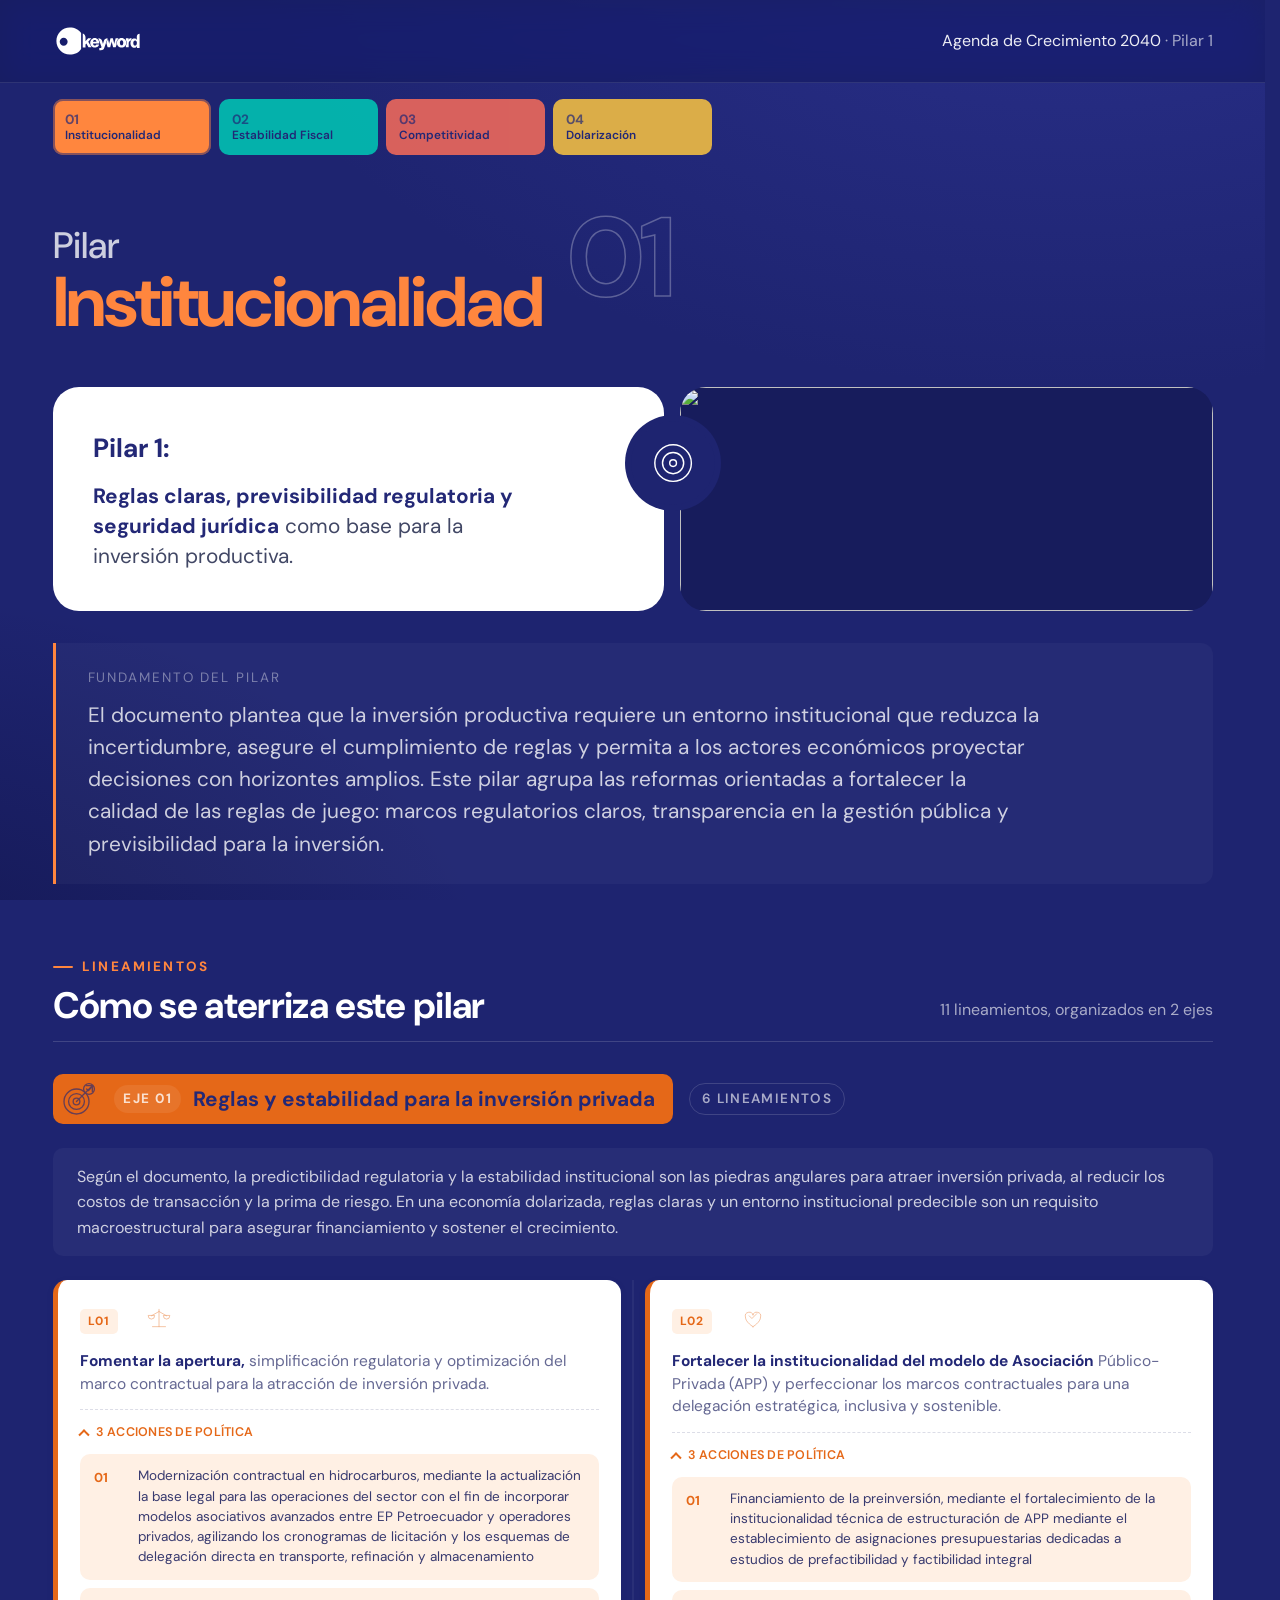
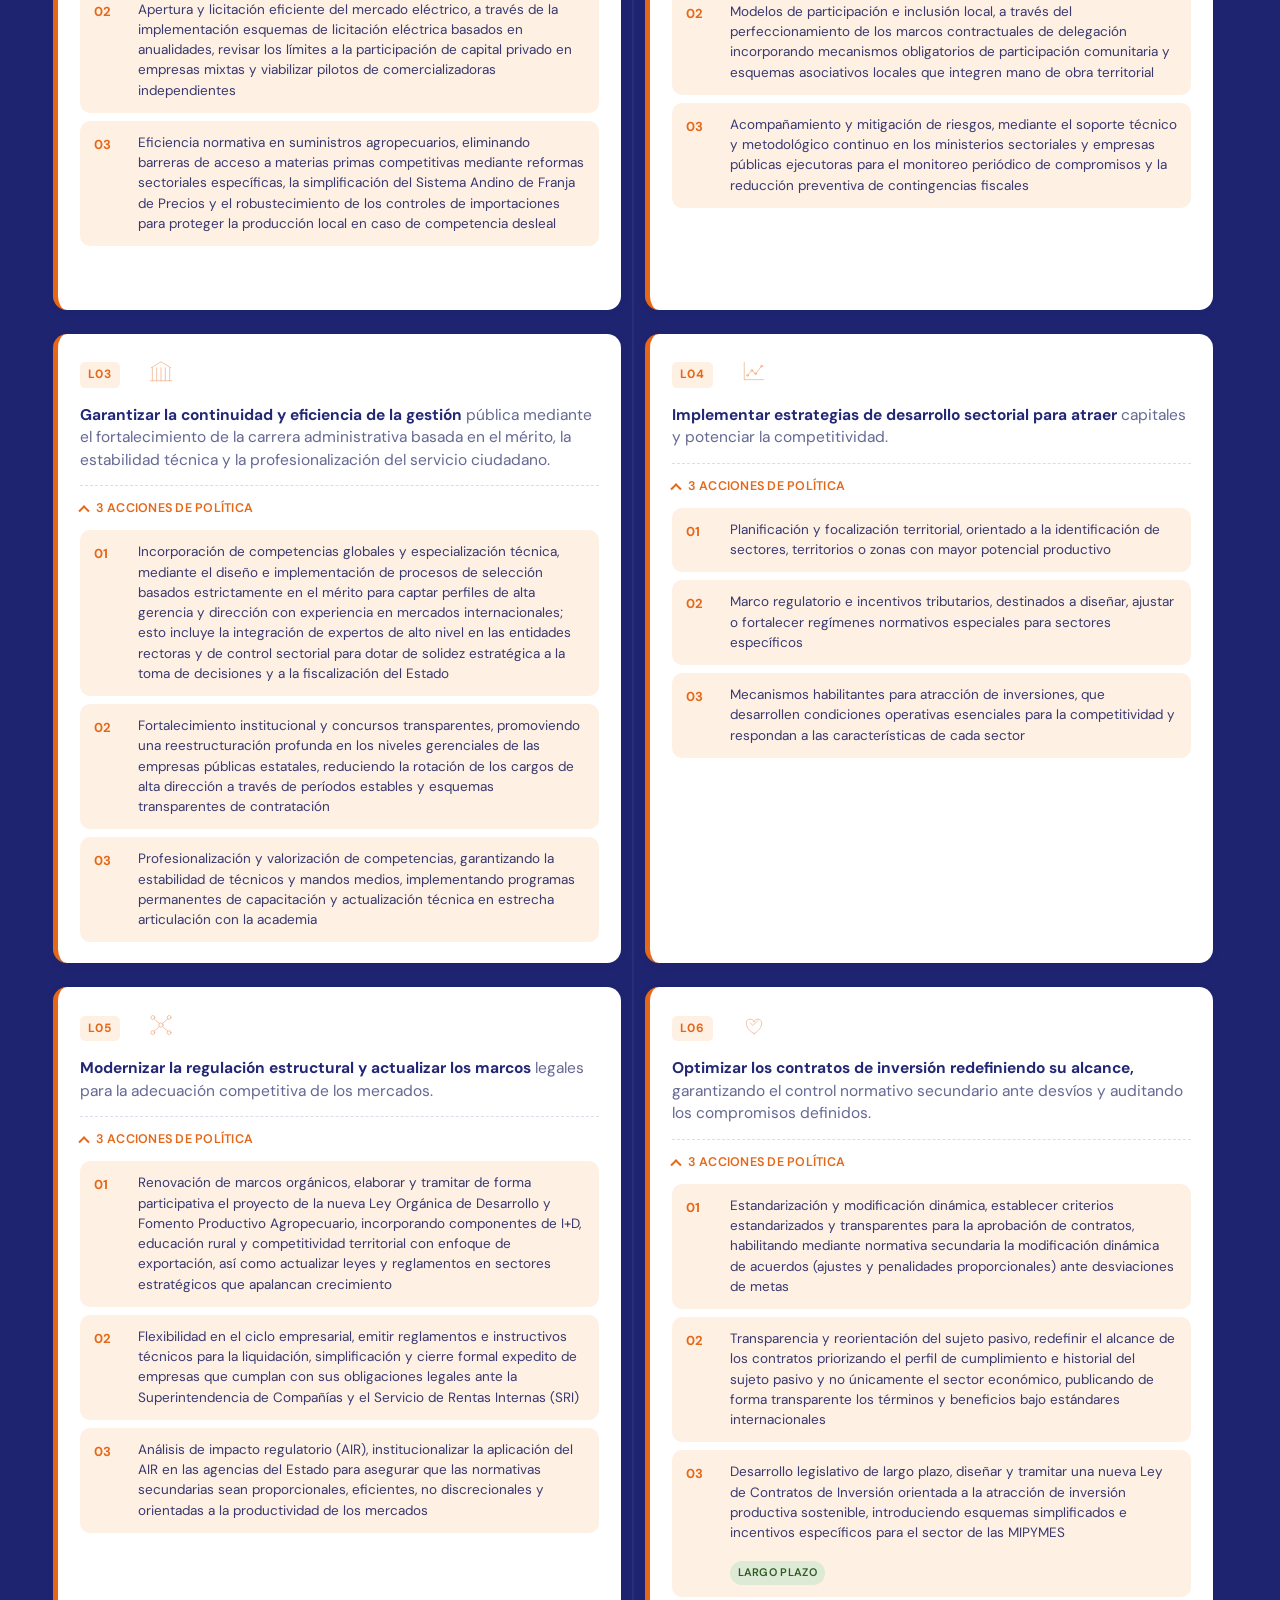
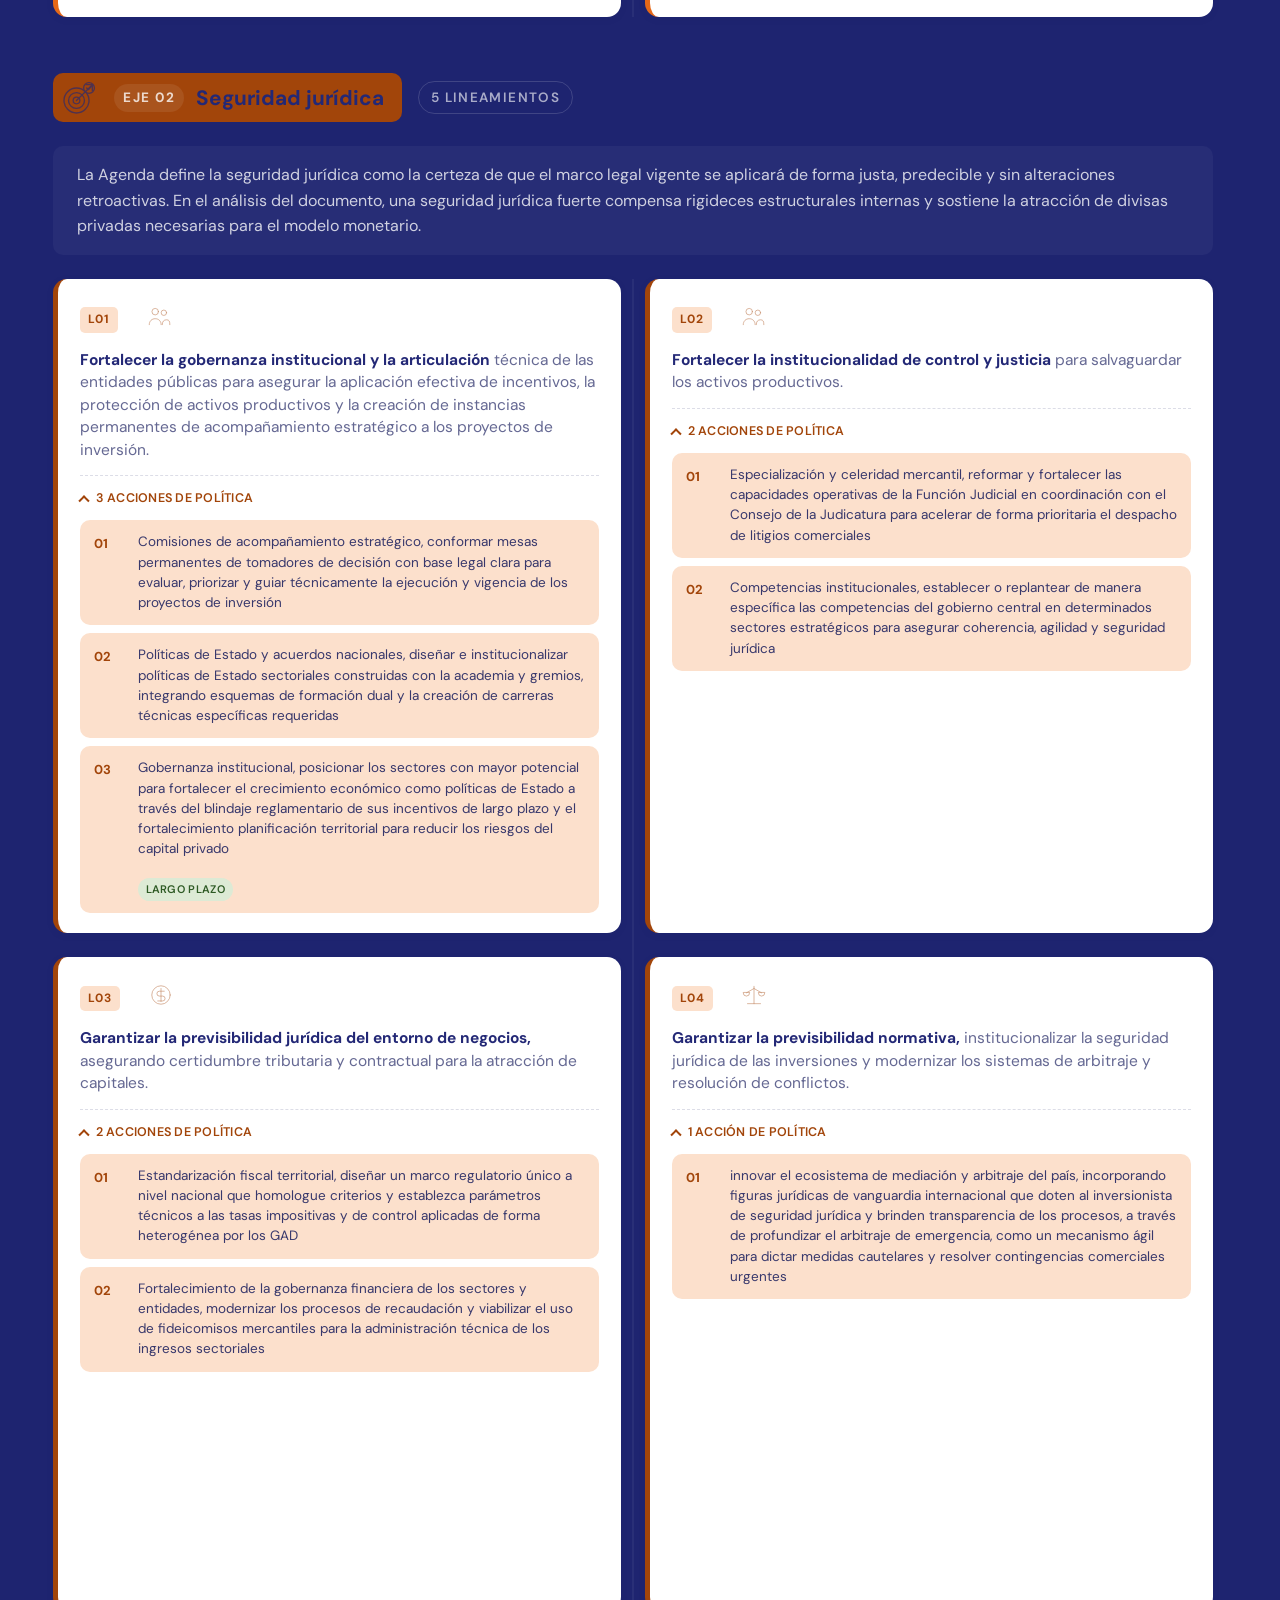
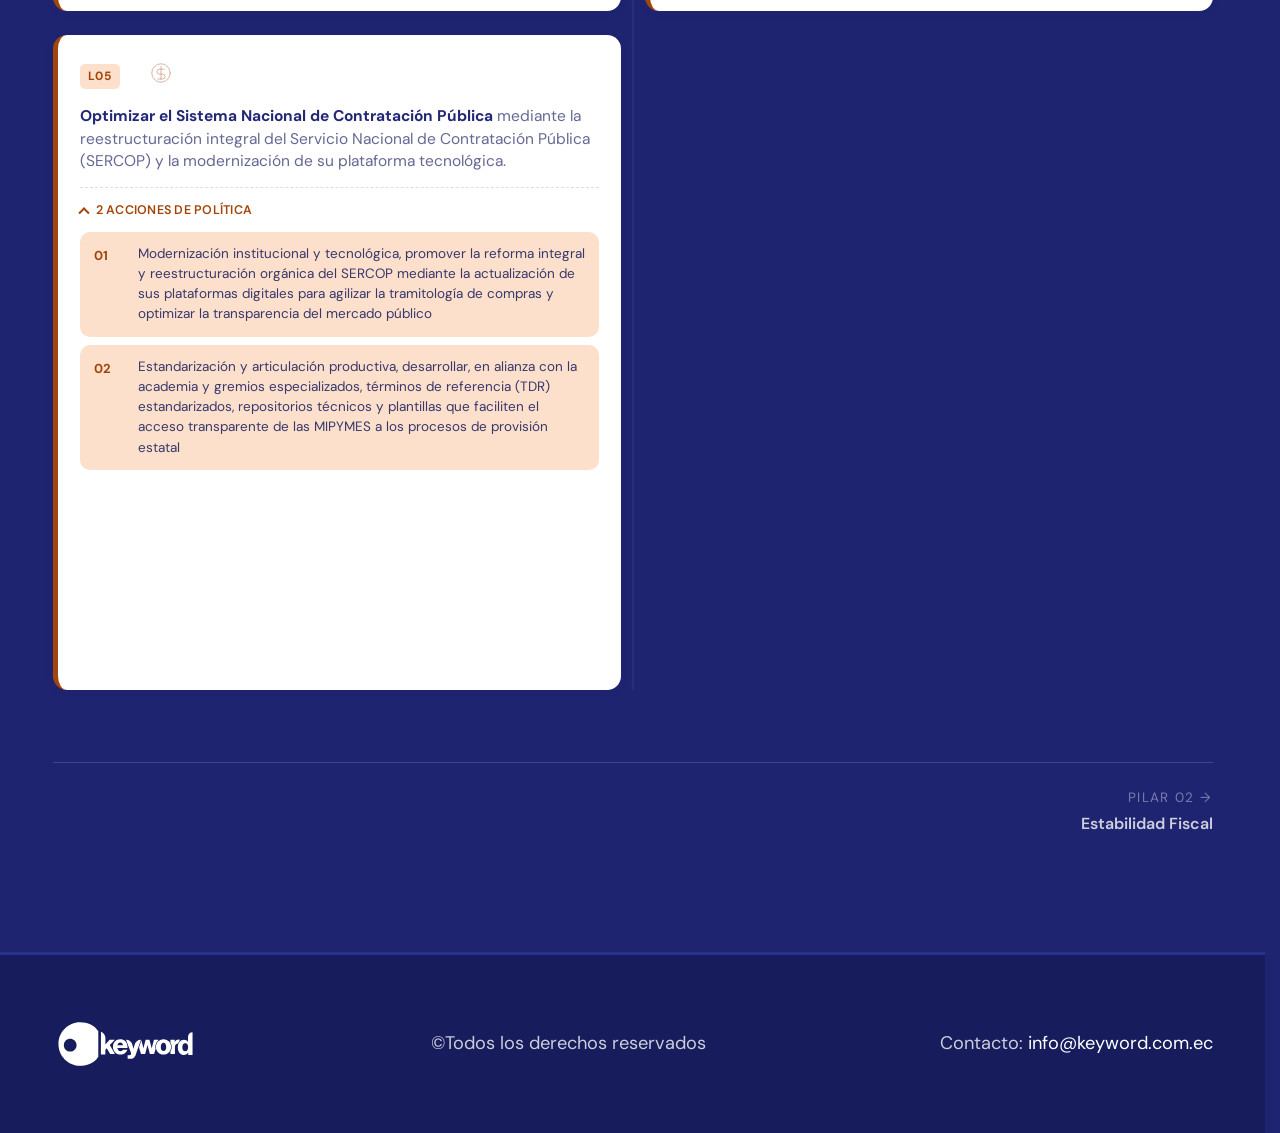
==== commit 37ef316a: "Add files via upload" ====
--- a/pages/pilar-1.html
+++ b/pages/pilar-1.html
@@ -77,87 +77,311 @@
         <p class="roadmap__count">11 lineamientos, organizados en 2 ejes</p>
       </header>
 
-      <section class="phase phase--inmediata">
+      <section class="phase phase--inmediata phase--eje-1">
         <header class="phase__head">
           <span class="phase__flag"><svg class="phase__diana" viewBox="0 0 48 48" fill="none" stroke="currentColor" stroke-width="1.6" stroke-linecap="round" stroke-linejoin="round" aria-hidden="true"><circle cx="21" cy="27" r="15"/><circle cx="21" cy="27" r="9.5"/><circle cx="21" cy="27" r="4"/><path d="M21 27 40 8"/><path d="M33 8h7v7"/><circle cx="36" cy="12" r="6.5"/><path d="M33.2 12l2 2 3.6-3.8"/></svg><small>Eje 01</small>Reglas y estabilidad para la inversión privada</span>
           <span class="phase__n">6 lineamientos</span>
         </header>
         <p class="phase__framing">Según el documento, la predictibilidad regulatoria y la estabilidad institucional son las piedras angulares para atraer inversión privada, al reducir los costos de transacción y la prima de riesgo. En una economía dolarizada, reglas claras y un entorno institucional predecible son un requisito macroestructural para asegurar financiamiento y sostener el crecimiento.</p>
-        <div class="phase__grid">
-          <article class="strat strat--v1">
-            <div class="strat__body">
-              <svg class="strat__glyph" width="96" height="96" viewBox="0 0 48 48" fill="none" stroke="currentColor" stroke-width="1.2" stroke-linecap="round" stroke-linejoin="round" aria-hidden="true"><path d="M24 8v32M12 40h24M24 12 10 20M24 12l14 8"/><path d="M4 20a6 6 0 0 0 12 0zM32 20a6 6 0 0 0 12 0z"/></svg>
+        <div class="phase__grid phase__grid--stacked">
+          <article class="strat strat--eje-1">
+            <div class="strat__body">
+              <div class="strat__head">
+                <span class="strat__index" aria-hidden="true">L01</span>
+                <svg class="strat__glyph" width="96" height="96" viewBox="0 0 48 48" fill="none" stroke="currentColor" stroke-width="1.2" stroke-linecap="round" stroke-linejoin="round" aria-hidden="true"><path d="M24 8v32M12 40h24M24 12 10 20M24 12l14 8"/><path d="M4 20a6 6 0 0 0 12 0zM32 20a6 6 0 0 0 12 0z"/></svg>
+              </div>
               <p class="strat__text"><b>Fomentar la apertura,</b> <span>simplificación regulatoria y optimización del marco contractual para la atracción de inversión privada.</span></p>
-            </div>
-          </article>
-          <article class="strat strat--v2">
-            <div class="strat__body">
-              <svg class="strat__glyph" width="96" height="96" viewBox="0 0 48 48" fill="none" stroke="currentColor" stroke-width="1.2" stroke-linecap="round" stroke-linejoin="round" aria-hidden="true"><path d="M24 40s-14-8-14-18a7 7 0 0 1 14-3 7 7 0 0 1 14 3c0 10-14 18-14 18z"/><path d="M17 20l5 5 9-9"/></svg>
+              <details class="acciones-wrap" open>
+                <summary class="acciones-wrap__head">
+                  <span class="acciones-wrap__count">3 acciones de política</span>
+                </summary>
+                <ol class="acciones">
+                <li class="accion">
+                  <span class="accion__num" aria-hidden="true">01</span>
+                  <p class="accion__text">Modernización contractual en hidrocarburos, mediante la actualización la base legal para las operaciones del sector con el fin de incorporar modelos asociativos avanzados entre EP Petroecuador y operadores privados, agilizando los cronogramas de licitación y los esquemas de delegación directa en transporte, refinación y almacenamiento</p>
+                </li>
+                <li class="accion">
+                  <span class="accion__num" aria-hidden="true">02</span>
+                  <p class="accion__text">Apertura y licitación eficiente del mercado eléctrico, a través de la implementación esquemas de licitación eléctrica basados en anualidades, revisar los límites a la participación de capital privado en empresas mixtas y viabilizar pilotos de comercializadoras independientes</p>
+                </li>
+                <li class="accion">
+                  <span class="accion__num" aria-hidden="true">03</span>
+                  <p class="accion__text">Eficiencia normativa en suministros agropecuarios, eliminando barreras de acceso a materias primas competitivas mediante reformas sectoriales específicas, la simplificación del Sistema Andino de Franja de Precios y el robustecimiento de los controles de importaciones para proteger la producción local en caso de competencia desleal</p>
+                </li>
+                </ol>
+              </details>
+            </div>
+          </article>
+          <article class="strat strat--eje-1">
+            <div class="strat__body">
+              <div class="strat__head">
+                <span class="strat__index" aria-hidden="true">L02</span>
+                <svg class="strat__glyph" width="96" height="96" viewBox="0 0 48 48" fill="none" stroke="currentColor" stroke-width="1.2" stroke-linecap="round" stroke-linejoin="round" aria-hidden="true"><path d="M24 40s-14-8-14-18a7 7 0 0 1 14-3 7 7 0 0 1 14 3c0 10-14 18-14 18z"/><path d="M17 20l5 5 9-9"/></svg>
+              </div>
               <p class="strat__text"><b>Fortalecer la institucionalidad del modelo de Asociación</b> <span>Público-Privada (APP) y perfeccionar los marcos contractuales para una delegación estratégica, inclusiva y sostenible.</span></p>
-            </div>
-          </article>
-          <article class="strat strat--v3 strat--flip">
-            <div class="strat__body">
-              <svg class="strat__glyph" width="96" height="96" viewBox="0 0 48 48" fill="none" stroke="currentColor" stroke-width="1.2" stroke-linecap="round" stroke-linejoin="round" aria-hidden="true"><path d="M6 18 24 7l18 11"/><path d="M4 42h40M8 42V18M16 42V18M24 42V18M32 42V18M40 42V18"/></svg>
+              <details class="acciones-wrap" open>
+                <summary class="acciones-wrap__head">
+                  <span class="acciones-wrap__count">3 acciones de política</span>
+                </summary>
+                <ol class="acciones">
+                <li class="accion">
+                  <span class="accion__num" aria-hidden="true">01</span>
+                  <p class="accion__text">Financiamiento de la preinversión, mediante el fortalecimiento de la institucionalidad técnica de estructuración de APP mediante el establecimiento de asignaciones presupuestarias dedicadas a estudios de prefactibilidad y factibilidad integral</p>
+                </li>
+                <li class="accion">
+                  <span class="accion__num" aria-hidden="true">02</span>
+                  <p class="accion__text">Modelos de participación e inclusión local, a través del perfeccionamiento de los marcos contractuales de delegación incorporando mecanismos obligatorios de participación comunitaria y esquemas asociativos locales que integren mano de obra territorial</p>
+                </li>
+                <li class="accion">
+                  <span class="accion__num" aria-hidden="true">03</span>
+                  <p class="accion__text">Acompañamiento y mitigación de riesgos, mediante el soporte técnico y metodológico continuo en los ministerios sectoriales y empresas públicas ejecutoras para el monitoreo periódico de compromisos y la reducción preventiva de contingencias fiscales</p>
+                </li>
+                </ol>
+              </details>
+            </div>
+          </article>
+          <article class="strat strat--eje-1">
+            <div class="strat__body">
+              <div class="strat__head">
+                <span class="strat__index" aria-hidden="true">L03</span>
+                <svg class="strat__glyph" width="96" height="96" viewBox="0 0 48 48" fill="none" stroke="currentColor" stroke-width="1.2" stroke-linecap="round" stroke-linejoin="round" aria-hidden="true"><path d="M6 18 24 7l18 11"/><path d="M4 42h40M8 42V18M16 42V18M24 42V18M32 42V18M40 42V18"/></svg>
+              </div>
               <p class="strat__text"><b>Garantizar la continuidad y eficiencia de la gestión</b> <span>pública mediante el fortalecimiento de la carrera administrativa basada en el mérito, la estabilidad técnica y la profesionalización del servicio ciudadano.</span></p>
-            </div>
-          </article>
-          <article class="strat strat--v1">
-            <div class="strat__body">
-              <svg class="strat__glyph" width="96" height="96" viewBox="0 0 48 48" fill="none" stroke="currentColor" stroke-width="1.2" stroke-linecap="round" stroke-linejoin="round" aria-hidden="true"><path d="M6 40h36M6 40V8"/><path d="M12 32l8-9 7 6 11-14"/><circle cx="12" cy="32" r="1.8"/><circle cx="20" cy="23" r="1.8"/><circle cx="27" cy="29" r="1.8"/><circle cx="38" cy="15" r="1.8"/></svg>
+              <details class="acciones-wrap" open>
+                <summary class="acciones-wrap__head">
+                  <span class="acciones-wrap__count">3 acciones de política</span>
+                </summary>
+                <ol class="acciones">
+                <li class="accion">
+                  <span class="accion__num" aria-hidden="true">01</span>
+                  <p class="accion__text">Incorporación de competencias globales y especialización técnica, mediante el diseño e implementación de procesos de selección basados estrictamente en el mérito para captar perfiles de alta gerencia y dirección con experiencia en mercados internacionales; esto incluye la integración de expertos de alto nivel en las entidades rectoras y de control sectorial para dotar de solidez estratégica a la toma de decisiones y a la fiscalización del Estado</p>
+                </li>
+                <li class="accion">
+                  <span class="accion__num" aria-hidden="true">02</span>
+                  <p class="accion__text">Fortalecimiento institucional y concursos transparentes, promoviendo una reestructuración profunda en los niveles gerenciales de las empresas públicas estatales, reduciendo la rotación de los cargos de alta dirección a través de períodos estables y esquemas transparentes de contratación</p>
+                </li>
+                <li class="accion">
+                  <span class="accion__num" aria-hidden="true">03</span>
+                  <p class="accion__text">Profesionalización y valorización de competencias, garantizando la estabilidad de técnicos y mandos medios, implementando programas permanentes de capacitación y actualización técnica en estrecha articulación con la academia</p>
+                </li>
+                </ol>
+              </details>
+            </div>
+          </article>
+          <article class="strat strat--eje-1">
+            <div class="strat__body">
+              <div class="strat__head">
+                <span class="strat__index" aria-hidden="true">L04</span>
+                <svg class="strat__glyph" width="96" height="96" viewBox="0 0 48 48" fill="none" stroke="currentColor" stroke-width="1.2" stroke-linecap="round" stroke-linejoin="round" aria-hidden="true"><path d="M6 40h36M6 40V8"/><path d="M12 32l8-9 7 6 11-14"/><circle cx="12" cy="32" r="1.8"/><circle cx="20" cy="23" r="1.8"/><circle cx="27" cy="29" r="1.8"/><circle cx="38" cy="15" r="1.8"/></svg>
+              </div>
               <p class="strat__text"><b>Implementar estrategias de desarrollo sectorial para atraer</b> <span>capitales y potenciar la competitividad.</span></p>
-            </div>
-          </article>
-          <article class="strat strat--v4">
-            <div class="strat__body">
-              <svg class="strat__glyph" width="96" height="96" viewBox="0 0 48 48" fill="none" stroke="currentColor" stroke-width="1.2" stroke-linecap="round" stroke-linejoin="round" aria-hidden="true"><circle cx="24" cy="24" r="4"/><circle cx="9" cy="10" r="3.5"/><circle cx="39" cy="10" r="3.5"/><circle cx="9" cy="38" r="3.5"/><circle cx="39" cy="38" r="3.5"/><path d="M11.5 12.5 21 21M36.5 12.5 27 21M11.5 35.5 21 27M36.5 35.5 27 27"/></svg>
+              <details class="acciones-wrap" open>
+                <summary class="acciones-wrap__head">
+                  <span class="acciones-wrap__count">3 acciones de política</span>
+                </summary>
+                <ol class="acciones">
+                <li class="accion">
+                  <span class="accion__num" aria-hidden="true">01</span>
+                  <p class="accion__text">Planificación y focalización territorial, orientado a la identificación de sectores, territorios o zonas con mayor potencial productivo</p>
+                </li>
+                <li class="accion">
+                  <span class="accion__num" aria-hidden="true">02</span>
+                  <p class="accion__text">Marco regulatorio e incentivos tributarios, destinados a diseñar, ajustar o fortalecer regímenes normativos especiales para sectores específicos</p>
+                </li>
+                <li class="accion">
+                  <span class="accion__num" aria-hidden="true">03</span>
+                  <p class="accion__text">Mecanismos habilitantes para atracción de inversiones, que desarrollen condiciones operativas esenciales para la competitividad y respondan a las características de cada sector</p>
+                </li>
+                </ol>
+              </details>
+            </div>
+          </article>
+          <article class="strat strat--eje-1">
+            <div class="strat__body">
+              <div class="strat__head">
+                <span class="strat__index" aria-hidden="true">L05</span>
+                <svg class="strat__glyph" width="96" height="96" viewBox="0 0 48 48" fill="none" stroke="currentColor" stroke-width="1.2" stroke-linecap="round" stroke-linejoin="round" aria-hidden="true"><circle cx="24" cy="24" r="4"/><circle cx="9" cy="10" r="3.5"/><circle cx="39" cy="10" r="3.5"/><circle cx="9" cy="38" r="3.5"/><circle cx="39" cy="38" r="3.5"/><path d="M11.5 12.5 21 21M36.5 12.5 27 21M11.5 35.5 21 27M36.5 35.5 27 27"/></svg>
+              </div>
               <p class="strat__text"><b>Modernizar la regulación estructural y actualizar los marcos</b> <span>legales para la adecuación competitiva de los mercados.</span></p>
-            </div>
-          </article>
-          <article class="strat strat--v2 strat--flip">
-            <div class="strat__body">
-              <svg class="strat__glyph" width="96" height="96" viewBox="0 0 48 48" fill="none" stroke="currentColor" stroke-width="1.2" stroke-linecap="round" stroke-linejoin="round" aria-hidden="true"><path d="M24 40s-14-8-14-18a7 7 0 0 1 14-3 7 7 0 0 1 14 3c0 10-14 18-14 18z"/><path d="M17 20l5 5 9-9"/></svg>
+              <details class="acciones-wrap" open>
+                <summary class="acciones-wrap__head">
+                  <span class="acciones-wrap__count">3 acciones de política</span>
+                </summary>
+                <ol class="acciones">
+                <li class="accion">
+                  <span class="accion__num" aria-hidden="true">01</span>
+                  <p class="accion__text">Renovación de marcos orgánicos, elaborar y tramitar de forma participativa el proyecto de la nueva Ley Orgánica de Desarrollo y Fomento Productivo Agropecuario, incorporando componentes de I+D, educación rural y competitividad territorial con enfoque de exportación, así como actualizar leyes y reglamentos en sectores estratégicos que apalancan crecimiento</p>
+                </li>
+                <li class="accion">
+                  <span class="accion__num" aria-hidden="true">02</span>
+                  <p class="accion__text">Flexibilidad en el ciclo empresarial, emitir reglamentos e instructivos técnicos para la liquidación, simplificación y cierre formal expedito de empresas que cumplan con sus obligaciones legales ante la Superintendencia de Compañías y el Servicio de Rentas Internas (SRI)</p>
+                </li>
+                <li class="accion">
+                  <span class="accion__num" aria-hidden="true">03</span>
+                  <p class="accion__text">Análisis de impacto regulatorio (AIR), institucionalizar la aplicación del AIR en las agencias del Estado para asegurar que las normativas secundarias sean proporcionales, eficientes, no discrecionales y orientadas a la productividad de los mercados</p>
+                </li>
+                </ol>
+              </details>
+            </div>
+          </article>
+          <article class="strat strat--eje-1">
+            <div class="strat__body">
+              <div class="strat__head">
+                <span class="strat__index" aria-hidden="true">L06</span>
+                <svg class="strat__glyph" width="96" height="96" viewBox="0 0 48 48" fill="none" stroke="currentColor" stroke-width="1.2" stroke-linecap="round" stroke-linejoin="round" aria-hidden="true"><path d="M24 40s-14-8-14-18a7 7 0 0 1 14-3 7 7 0 0 1 14 3c0 10-14 18-14 18z"/><path d="M17 20l5 5 9-9"/></svg>
+              </div>
               <p class="strat__text"><b>Optimizar los contratos de inversión redefiniendo su alcance,</b> <span>garantizando el control normativo secundario ante desvíos y auditando los compromisos definidos.</span></p>
+              <details class="acciones-wrap" open>
+                <summary class="acciones-wrap__head">
+                  <span class="acciones-wrap__count">3 acciones de política</span>
+                </summary>
+                <ol class="acciones">
+                <li class="accion">
+                  <span class="accion__num" aria-hidden="true">01</span>
+                  <p class="accion__text">Estandarización y modificación dinámica, establecer criterios estandarizados y transparentes para la aprobación de contratos, habilitando mediante normativa secundaria la modificación dinámica de acuerdos (ajustes y penalidades proporcionales) ante desviaciones de metas</p>
+                </li>
+                <li class="accion">
+                  <span class="accion__num" aria-hidden="true">02</span>
+                  <p class="accion__text">Transparencia y reorientación del sujeto pasivo, redefinir el alcance de los contratos priorizando el perfil de cumplimiento e historial del sujeto pasivo y no únicamente el sector económico, publicando de forma transparente los términos y beneficios bajo estándares internacionales</p>
+                </li>
+                <li class="accion">
+                  <span class="accion__num" aria-hidden="true">03</span>
+                  <p class="accion__text">Desarrollo legislativo de largo plazo, diseñar y tramitar una nueva Ley de Contratos de Inversión orientada a la atracción de inversión productiva sostenible, introduciendo esquemas simplificados e incentivos específicos para el sector de las MIPYMES</p>
+                  <div class="accion__chips"><span class="accion__chip accion__chip--largo">Largo plazo</span></div>
+                </li>
+                </ol>
+              </details>
             </div>
           </article>
         </div>
       </section>
 
-      <section class="phase phase--1">
+      <section class="phase phase--1 phase--eje-2">
         <header class="phase__head">
           <span class="phase__flag"><svg class="phase__diana" viewBox="0 0 48 48" fill="none" stroke="currentColor" stroke-width="1.6" stroke-linecap="round" stroke-linejoin="round" aria-hidden="true"><circle cx="21" cy="27" r="15"/><circle cx="21" cy="27" r="9.5"/><circle cx="21" cy="27" r="4"/><path d="M21 27 40 8"/><path d="M33 8h7v7"/><circle cx="36" cy="12" r="6.5"/><path d="M33.2 12l2 2 3.6-3.8"/></svg><small>Eje 02</small>Seguridad jurídica</span>
           <span class="phase__n">5 lineamientos</span>
         </header>
         <p class="phase__framing">La Agenda define la seguridad jurídica como la certeza de que el marco legal vigente se aplicará de forma justa, predecible y sin alteraciones retroactivas. En el análisis del documento, una seguridad jurídica fuerte compensa rigideces estructurales internas y sostiene la atracción de divisas privadas necesarias para el modelo monetario.</p>
-        <div class="phase__grid">
-          <article class="strat strat--v5">
-            <div class="strat__body">
-              <svg class="strat__glyph" width="96" height="96" viewBox="0 0 48 48" fill="none" stroke="currentColor" stroke-width="1.2" stroke-linecap="round" stroke-linejoin="round" aria-hidden="true"><circle cx="17" cy="16" r="6"/><circle cx="33" cy="18" r="5"/><path d="M6 40c0-7 5-11 11-11s11 4 11 11M30 40c0-6 3-9 8-9s6 3 6 9"/></svg>
+        <div class="phase__grid phase__grid--stacked">
+          <article class="strat strat--eje-2">
+            <div class="strat__body">
+              <div class="strat__head">
+                <span class="strat__index" aria-hidden="true">L01</span>
+                <svg class="strat__glyph" width="96" height="96" viewBox="0 0 48 48" fill="none" stroke="currentColor" stroke-width="1.2" stroke-linecap="round" stroke-linejoin="round" aria-hidden="true"><circle cx="17" cy="16" r="6"/><circle cx="33" cy="18" r="5"/><path d="M6 40c0-7 5-11 11-11s11 4 11 11M30 40c0-6 3-9 8-9s6 3 6 9"/></svg>
+              </div>
               <p class="strat__text"><b>Fortalecer la gobernanza institucional y la articulación</b> <span>técnica de las entidades públicas para asegurar la aplicación efectiva de incentivos, la protección de activos productivos y la creación de instancias permanentes de acompañamiento estratégico a los proyectos de inversión.</span></p>
-            </div>
-          </article>
-          <article class="strat strat--v1">
-            <div class="strat__body">
-              <svg class="strat__glyph" width="96" height="96" viewBox="0 0 48 48" fill="none" stroke="currentColor" stroke-width="1.2" stroke-linecap="round" stroke-linejoin="round" aria-hidden="true"><circle cx="17" cy="16" r="6"/><circle cx="33" cy="18" r="5"/><path d="M6 40c0-7 5-11 11-11s11 4 11 11M30 40c0-6 3-9 8-9s6 3 6 9"/></svg>
+              <details class="acciones-wrap" open>
+                <summary class="acciones-wrap__head">
+                  <span class="acciones-wrap__count">3 acciones de política</span>
+                </summary>
+                <ol class="acciones">
+                <li class="accion">
+                  <span class="accion__num" aria-hidden="true">01</span>
+                  <p class="accion__text">Comisiones de acompañamiento estratégico, conformar mesas permanentes de tomadores de decisión con base legal clara para evaluar, priorizar y guiar técnicamente la ejecución y vigencia de los proyectos de inversión</p>
+                </li>
+                <li class="accion">
+                  <span class="accion__num" aria-hidden="true">02</span>
+                  <p class="accion__text">Políticas de Estado y acuerdos nacionales, diseñar e institucionalizar políticas de Estado sectoriales construidas con la academia y gremios, integrando esquemas de formación dual y la creación de carreras técnicas específicas requeridas</p>
+                </li>
+                <li class="accion">
+                  <span class="accion__num" aria-hidden="true">03</span>
+                  <p class="accion__text">Gobernanza institucional, posicionar los sectores con mayor potencial para fortalecer el crecimiento económico como políticas de Estado a través del blindaje reglamentario de sus incentivos de largo plazo y el fortalecimiento planificación territorial para reducir los riesgos del capital privado</p>
+                  <div class="accion__chips"><span class="accion__chip accion__chip--largo">Largo plazo</span></div>
+                </li>
+                </ol>
+              </details>
+            </div>
+          </article>
+          <article class="strat strat--eje-2">
+            <div class="strat__body">
+              <div class="strat__head">
+                <span class="strat__index" aria-hidden="true">L02</span>
+                <svg class="strat__glyph" width="96" height="96" viewBox="0 0 48 48" fill="none" stroke="currentColor" stroke-width="1.2" stroke-linecap="round" stroke-linejoin="round" aria-hidden="true"><circle cx="17" cy="16" r="6"/><circle cx="33" cy="18" r="5"/><path d="M6 40c0-7 5-11 11-11s11 4 11 11M30 40c0-6 3-9 8-9s6 3 6 9"/></svg>
+              </div>
               <p class="strat__text"><b>Fortalecer la institucionalidad de control y justicia</b> <span>para salvaguardar los activos productivos.</span></p>
-            </div>
-          </article>
-          <article class="strat strat--v6 strat--flip">
-            <div class="strat__body">
-              <svg class="strat__glyph" width="96" height="96" viewBox="0 0 48 48" fill="none" stroke="currentColor" stroke-width="1.2" stroke-linecap="round" stroke-linejoin="round" aria-hidden="true"><circle cx="24" cy="24" r="17"/><path d="M24 12v24M30 17h-9a4.5 4.5 0 0 0 0 9h6a4.5 4.5 0 0 1 0 9h-9"/></svg>
+              <details class="acciones-wrap" open>
+                <summary class="acciones-wrap__head">
+                  <span class="acciones-wrap__count">2 acciones de política</span>
+                </summary>
+                <ol class="acciones">
+                <li class="accion">
+                  <span class="accion__num" aria-hidden="true">01</span>
+                  <p class="accion__text">Especialización y celeridad mercantil, reformar y fortalecer las capacidades operativas de la Función Judicial en coordinación con el Consejo de la Judicatura para acelerar de forma prioritaria el despacho de litigios comerciales</p>
+                </li>
+                <li class="accion">
+                  <span class="accion__num" aria-hidden="true">02</span>
+                  <p class="accion__text">Competencias institucionales, establecer o replantear de manera específica las competencias del gobierno central en determinados sectores estratégicos para asegurar coherencia, agilidad y seguridad jurídica</p>
+                </li>
+                </ol>
+              </details>
+            </div>
+          </article>
+          <article class="strat strat--eje-2">
+            <div class="strat__body">
+              <div class="strat__head">
+                <span class="strat__index" aria-hidden="true">L03</span>
+                <svg class="strat__glyph" width="96" height="96" viewBox="0 0 48 48" fill="none" stroke="currentColor" stroke-width="1.2" stroke-linecap="round" stroke-linejoin="round" aria-hidden="true"><circle cx="24" cy="24" r="17"/><path d="M24 12v24M30 17h-9a4.5 4.5 0 0 0 0 9h6a4.5 4.5 0 0 1 0 9h-9"/></svg>
+              </div>
               <p class="strat__text"><b>Garantizar la previsibilidad jurídica del entorno de negocios,</b> <span>asegurando certidumbre tributaria y contractual para la atracción de capitales.</span></p>
-            </div>
-          </article>
-          <article class="strat strat--v2">
-            <div class="strat__body">
-              <svg class="strat__glyph" width="96" height="96" viewBox="0 0 48 48" fill="none" stroke="currentColor" stroke-width="1.2" stroke-linecap="round" stroke-linejoin="round" aria-hidden="true"><path d="M24 8v32M12 40h24M24 12 10 20M24 12l14 8"/><path d="M4 20a6 6 0 0 0 12 0zM32 20a6 6 0 0 0 12 0z"/></svg>
+              <details class="acciones-wrap" open>
+                <summary class="acciones-wrap__head">
+                  <span class="acciones-wrap__count">2 acciones de política</span>
+                </summary>
+                <ol class="acciones">
+                <li class="accion">
+                  <span class="accion__num" aria-hidden="true">01</span>
+                  <p class="accion__text">Estandarización fiscal territorial, diseñar un marco regulatorio único a nivel nacional que homologue criterios y establezca parámetros técnicos a las tasas impositivas y de control aplicadas de forma heterogénea por los GAD</p>
+                </li>
+                <li class="accion">
+                  <span class="accion__num" aria-hidden="true">02</span>
+                  <p class="accion__text">Fortalecimiento de la gobernanza financiera de los sectores y entidades, modernizar los procesos de recaudación y viabilizar el uso de fideicomisos mercantiles para la administración técnica de los ingresos sectoriales</p>
+                </li>
+                </ol>
+              </details>
+            </div>
+          </article>
+          <article class="strat strat--eje-2">
+            <div class="strat__body">
+              <div class="strat__head">
+                <span class="strat__index" aria-hidden="true">L04</span>
+                <svg class="strat__glyph" width="96" height="96" viewBox="0 0 48 48" fill="none" stroke="currentColor" stroke-width="1.2" stroke-linecap="round" stroke-linejoin="round" aria-hidden="true"><path d="M24 8v32M12 40h24M24 12 10 20M24 12l14 8"/><path d="M4 20a6 6 0 0 0 12 0zM32 20a6 6 0 0 0 12 0z"/></svg>
+              </div>
               <p class="strat__text"><b>Garantizar la previsibilidad normativa,</b> <span>institucionalizar la seguridad jurídica de las inversiones y modernizar los sistemas de arbitraje y resolución de conflictos.</span></p>
-            </div>
-          </article>
-          <article class="strat strat--v7">
-            <div class="strat__body">
-              <svg class="strat__glyph" width="96" height="96" viewBox="0 0 48 48" fill="none" stroke="currentColor" stroke-width="1.2" stroke-linecap="round" stroke-linejoin="round" aria-hidden="true"><circle cx="24" cy="24" r="17"/><path d="M24 12v24M30 17h-9a4.5 4.5 0 0 0 0 9h6a4.5 4.5 0 0 1 0 9h-9"/></svg>
+              <details class="acciones-wrap" open>
+                <summary class="acciones-wrap__head">
+                  <span class="acciones-wrap__count">1 acción de política</span>
+                </summary>
+                <ol class="acciones">
+                <li class="accion">
+                  <span class="accion__num" aria-hidden="true">01</span>
+                  <p class="accion__text">innovar el ecosistema de mediación y arbitraje del país, incorporando figuras jurídicas de vanguardia internacional que doten al inversionista de seguridad jurídica y brinden transparencia de los procesos, a través de profundizar el arbitraje de emergencia, como un mecanismo ágil para dictar medidas cautelares y resolver contingencias comerciales urgentes</p>
+                </li>
+                </ol>
+              </details>
+            </div>
+          </article>
+          <article class="strat strat--eje-2">
+            <div class="strat__body">
+              <div class="strat__head">
+                <span class="strat__index" aria-hidden="true">L05</span>
+                <svg class="strat__glyph" width="96" height="96" viewBox="0 0 48 48" fill="none" stroke="currentColor" stroke-width="1.2" stroke-linecap="round" stroke-linejoin="round" aria-hidden="true"><circle cx="24" cy="24" r="17"/><path d="M24 12v24M30 17h-9a4.5 4.5 0 0 0 0 9h6a4.5 4.5 0 0 1 0 9h-9"/></svg>
+              </div>
               <p class="strat__text"><b>Optimizar el Sistema Nacional de Contratación Pública</b> <span>mediante la reestructuración integral del Servicio Nacional de Contratación Pública (SERCOP) y la modernización de su plataforma tecnológica.</span></p>
+              <details class="acciones-wrap" open>
+                <summary class="acciones-wrap__head">
+                  <span class="acciones-wrap__count">2 acciones de política</span>
+                </summary>
+                <ol class="acciones">
+                <li class="accion">
+                  <span class="accion__num" aria-hidden="true">01</span>
+                  <p class="accion__text">Modernización institucional y tecnológica, promover la reforma integral y reestructuración orgánica del SERCOP mediante la actualización de sus plataformas digitales para agilizar la tramitología de compras y optimizar la transparencia del mercado público</p>
+                </li>
+                <li class="accion">
+                  <span class="accion__num" aria-hidden="true">02</span>
+                  <p class="accion__text">Estandarización y articulación productiva, desarrollar, en alianza con la academia y gremios especializados, términos de referencia (TDR) estandarizados, repositorios técnicos y plantillas que faciliten el acceso transparente de las MIPYMES a los procesos de provisión estatal</p>
+                </li>
+                </ol>
+              </details>
             </div>
           </article>
         </div>
--- a/css/styles.css
+++ b/css/styles.css
@@ -1794,3 +1794,305 @@
 .obj-cover__photo img {
   background: linear-gradient(135deg, rgba(255,255,255,0.06), rgba(255,255,255,0.02));
 }
+
+/* =============================================================
+   ACCIONES DE POLÍTICA Y VARIACIÓN DE TONO POR EJE
+   Editorial v3: cada eje dentro del pilar usa un tono derivado
+   del color base del pilar (mismo hue, distinta saturación).
+   Los lineamientos ahora despliegan sus acciones abajo con
+   chips de plazo cuando el documento las etiqueta.
+   ============================================================= */
+
+/* --- Grid vertical apilado para leer lineamiento + acciones -- */
+.phase__grid--stacked {
+  display: grid;
+  grid-template-columns: 1fr;
+  gap: 20px;
+  margin-top: 20px;
+}
+@media (min-width: 900px) {
+  .phase__grid--stacked {
+    grid-template-columns: 1fr 1fr;
+    gap: 24px;
+  }
+}
+
+/* --- Card de lineamiento en modo apilado (menos "flip" random,
+       más superficie legible, jerarquía por eje) --- */
+.phase__grid--stacked .strat {
+  min-height: auto;
+  padding: 22px 22px 20px;
+  border-radius: 14px;
+  transform: none !important;
+  background: var(--white);
+  color: var(--ink);
+  border-left: 5px solid var(--eje-accent, var(--indigo));
+  box-shadow: 0 2px 8px rgba(23, 28, 92, 0.06);
+}
+.phase__grid--stacked .strat::after,
+.phase__grid--stacked .strat::before { content: none; }
+.phase__grid--stacked .strat:hover {
+  transform: translateY(-2px) !important;
+  box-shadow: 0 6px 18px rgba(23, 28, 92, 0.1);
+}
+.phase__grid--stacked .strat__body {
+  display: block;
+  padding: 0;
+}
+.strat__head {
+  display: flex;
+  align-items: center;
+  gap: 10px;
+  margin-bottom: 10px;
+}
+.strat__index {
+  font-family: "DM Sans", sans-serif;
+  font-size: 12px;
+  font-weight: 700;
+  letter-spacing: 0.06em;
+  color: var(--eje-accent, var(--indigo));
+  background: var(--eje-tone, rgba(23, 28, 92, 0.06));
+  padding: 3px 8px;
+  border-radius: 5px;
+}
+.phase__grid--stacked .strat__glyph {
+  width: 26px;
+  height: 26px;
+  opacity: 0.6;
+  color: var(--eje-accent, var(--indigo));
+}
+.phase__grid--stacked .strat__text {
+  font-size: 15.5px;
+  line-height: 1.45;
+  color: var(--ink);
+  margin: 0 0 4px;
+}
+.phase__grid--stacked .strat__text b {
+  color: var(--ink);
+  font-weight: 700;
+}
+.phase__grid--stacked .strat__text span {
+  font-weight: 400;
+  color: rgba(23, 28, 92, 0.78);
+}
+
+/* --- Bloque desplegable de acciones --- */
+.acciones-wrap {
+  margin-top: 14px;
+  border-top: 1px dashed rgba(23, 28, 92, 0.15);
+  padding-top: 12px;
+}
+.acciones-wrap__head {
+  cursor: pointer;
+  list-style: none;
+  display: flex;
+  align-items: center;
+  gap: 8px;
+  font-size: 12.5px;
+  font-weight: 600;
+  color: var(--eje-accent, var(--indigo));
+  letter-spacing: 0.02em;
+  user-select: none;
+}
+.acciones-wrap__head::-webkit-details-marker { display: none; }
+.acciones-wrap__head::before {
+  content: "";
+  display: inline-block;
+  width: 8px; height: 8px;
+  border-right: 2px solid currentColor;
+  border-bottom: 2px solid currentColor;
+  transform: rotate(45deg) translate(-2px, -2px);
+  transition: transform 0.15s ease;
+}
+.acciones-wrap[open] .acciones-wrap__head::before {
+  transform: rotate(-135deg) translate(-2px, -2px);
+}
+.acciones-wrap__count {
+  text-transform: uppercase;
+}
+.acciones {
+  list-style: none;
+  margin: 12px 0 0;
+  padding: 0;
+  display: grid;
+  gap: 8px;
+}
+.accion {
+  display: grid;
+  grid-template-columns: 32px 1fr;
+  gap: 12px;
+  padding: 12px 14px;
+  background: var(--eje-tone, rgba(23, 28, 92, 0.04));
+  border-radius: 10px;
+  align-items: start;
+}
+.accion__num {
+  font-family: "DM Sans", sans-serif;
+  font-weight: 700;
+  font-size: 13px;
+  color: var(--eje-accent, var(--indigo));
+  letter-spacing: 0.04em;
+  padding-top: 2px;
+}
+.accion__text {
+  margin: 0;
+  font-size: 13.5px;
+  line-height: 1.5;
+  color: rgba(23, 28, 92, 0.86);
+  grid-column: 2;
+}
+.accion__chips {
+  grid-column: 2;
+  display: flex;
+  flex-wrap: wrap;
+  gap: 6px;
+  margin-top: 6px;
+}
+.accion__chip {
+  font-family: "DM Sans", sans-serif;
+  font-size: 11px;
+  font-weight: 600;
+  letter-spacing: 0.03em;
+  padding: 3px 8px;
+  border-radius: 999px;
+  background: rgba(23, 28, 92, 0.08);
+  color: var(--ink);
+  text-transform: uppercase;
+}
+.accion__chip--corto  { background: #FFE1C7; color: #7A3A0F; }
+.accion__chip--mediano { background: #D6ECFF; color: #1B4C7A; }
+.accion__chip--largo  { background: #DDEAD5; color: #2E5A24; }
+
+/* =============================================================
+   Tonos por PILAR × EJE  (mismo hue, distinta saturación)
+   ============================================================= */
+/* Pilar 1 — base naranja #FF863E */
+.obj-page--1 .phase--eje-1 { --eje-accent: #E56818; --eje-tone: #FFF0E4; }
+.obj-page--1 .phase--eje-2 { --eje-accent: #A2450A; --eje-tone: #FCE0CC; }
+
+/* Pilar 2 — base teal #01C5B4 */
+.obj-page--2 .phase--eje-1 { --eje-accent: #008C7F; --eje-tone: #D6F5F1; }
+.obj-page--2 .phase--eje-2 { --eje-accent: #005B52; --eje-tone: #B7EBE4; }
+
+/* Pilar 3 — base coral #F26A5A */
+.obj-page--3 .phase--eje-1 { --eje-accent: #B23F31; --eje-tone: #FDE1DC; }
+.obj-page--3 .phase--eje-2 { --eje-accent: #872C22; --eje-tone: #FBCEC5; }
+.obj-page--3 .phase--eje-3 { --eje-accent: #5C1D16; --eje-tone: #F9BAAF; }
+
+/* Pilar 4 — base amarillo #F5C042 */
+.obj-page--4 .phase--eje-1 { --eje-accent: #B48810; --eje-tone: #FFF2CC; }
+.obj-page--4 .phase--eje-2 { --eje-accent: #7A5A08; --eje-tone: #FCE4A1; }
+
+/* Flag del eje también toma el color del eje para reforzar jerarquía */
+.phase--eje-1 .phase__flag,
+.phase--eje-2 .phase__flag,
+.phase--eje-3 .phase__flag { background: var(--eje-accent); }
+
+/* Neutraliza los strat--v1..v7 legacy solo dentro del grid apilado
+   por si algún card viejo se cuela en cache. */
+.phase__grid--stacked .strat--v1,
+.phase__grid--stacked .strat--v2,
+.phase__grid--stacked .strat--v3,
+.phase__grid--stacked .strat--v4,
+.phase__grid--stacked .strat--v5,
+.phase__grid--stacked .strat--v6,
+.phase__grid--stacked .strat--v7 {
+  background: var(--white) !important;
+  color: var(--ink) !important;
+}
+
+/* =============================================================
+   HORIZONTES: 3 bullets con tags de color (build-card__list)
+   ============================================================= */
+.build-card__list {
+  list-style: none;
+  margin: 12px 0 0;
+  padding: 0;
+  display: grid;
+  gap: 8px;
+}
+.build-card__list li {
+  display: flex;
+  align-items: center;
+  gap: 10px;
+  font-size: var(--fs-sm);
+  color: var(--t-85);
+}
+.build-card__list strong { color: var(--white); font-weight: 700; }
+.build-card__tag {
+  font-family: "DM Sans", sans-serif;
+  font-size: 11px;
+  font-weight: 700;
+  letter-spacing: 0.04em;
+  padding: 3px 9px;
+  border-radius: 999px;
+  text-transform: uppercase;
+  min-width: 62px;
+  text-align: center;
+}
+.build-card__tag--corto   { background: #FFE1C7; color: #7A3A0F; }
+.build-card__tag--mediano { background: #D6ECFF; color: #1B4C7A; }
+.build-card__tag--largo   { background: #DDEAD5; color: #2E5A24; }
+
+/* =============================================================
+   SECTORES: cada uno con su ícono y color base
+   ============================================================= */
+.sector {
+  padding: var(--s-4);
+  background: linear-gradient(180deg, rgba(255,255,255,0.05), rgba(255,255,255,0.02));
+  border: 1px solid var(--t-15);
+  border-radius: 14px;
+  display: flex;
+  flex-direction: column;
+  gap: 10px;
+  transition: transform 0.15s ease, border-color 0.15s ease, background 0.15s ease;
+}
+.sector:hover { transform: translateY(-3px); }
+.sector__icon {
+  width: 44px;
+  height: 44px;
+  border-radius: 12px;
+  display: inline-flex;
+  align-items: center;
+  justify-content: center;
+  color: var(--white);
+  background: rgba(255,255,255,0.08);
+  border: 1px solid rgba(255,255,255,0.12);
+}
+.sector__icon svg { width: 26px; height: 26px; }
+
+/* Paleta por sector (color base derivado del rol económico) */
+.sector--agro     { --sc: #6FBF4B; }  /* verde agro */
+.sector--agroind  { --sc: #C9A227; }  /* mostaza / trigo */
+.sector--oil      { --sc: #3B8FB2; }  /* petróleo azul */
+.sector--elec     { --sc: #F5C042; }  /* amarillo eléctrico */
+.sector--min      { --sc: #B7743A; }  /* tierra / minería */
+.sector--tur      { --sc: #01C5B4; }  /* teal turístico */
+.sector--manuf    { --sc: #8A7BE0; }  /* industrial púrpura */
+.sector--transverse { --sc: #FF863E; } /* naranja (mantiene identidad transversal) */
+
+.sector[class*="sector--"] {
+  border-color: color-mix(in srgb, var(--sc) 45%, transparent);
+  background: linear-gradient(180deg,
+    color-mix(in srgb, var(--sc) 18%, transparent),
+    color-mix(in srgb, var(--sc) 4%, transparent));
+}
+.sector[class*="sector--"] .sector__icon {
+  color: var(--sc);
+  background: color-mix(in srgb, var(--sc) 22%, transparent);
+  border-color: color-mix(in srgb, var(--sc) 50%, transparent);
+}
+.sector[class*="sector--"] .sector__name { color: var(--sc); }
+.sector--transverse { grid-column: 1 / -1; }
+.sector--transverse .sector__text { max-width: 780px; }
+
+/* Fallback para navegadores sin color-mix (poco probable en 2026) */
+@supports not (background: color-mix(in srgb, red 50%, blue)) {
+  .sector--agro     { border-color: rgba(111,191,75,0.45); background: rgba(111,191,75,0.10); }
+  .sector--agroind  { border-color: rgba(201,162,39,0.45); background: rgba(201,162,39,0.10); }
+  .sector--oil      { border-color: rgba(59,143,178,0.45); background: rgba(59,143,178,0.10); }
+  .sector--elec     { border-color: rgba(245,192,66,0.45); background: rgba(245,192,66,0.10); }
+  .sector--min      { border-color: rgba(183,116,58,0.45); background: rgba(183,116,58,0.10); }
+  .sector--tur      { border-color: rgba(1,197,180,0.45); background: rgba(1,197,180,0.10); }
+  .sector--manuf    { border-color: rgba(138,123,224,0.45); background: rgba(138,123,224,0.10); }
+}
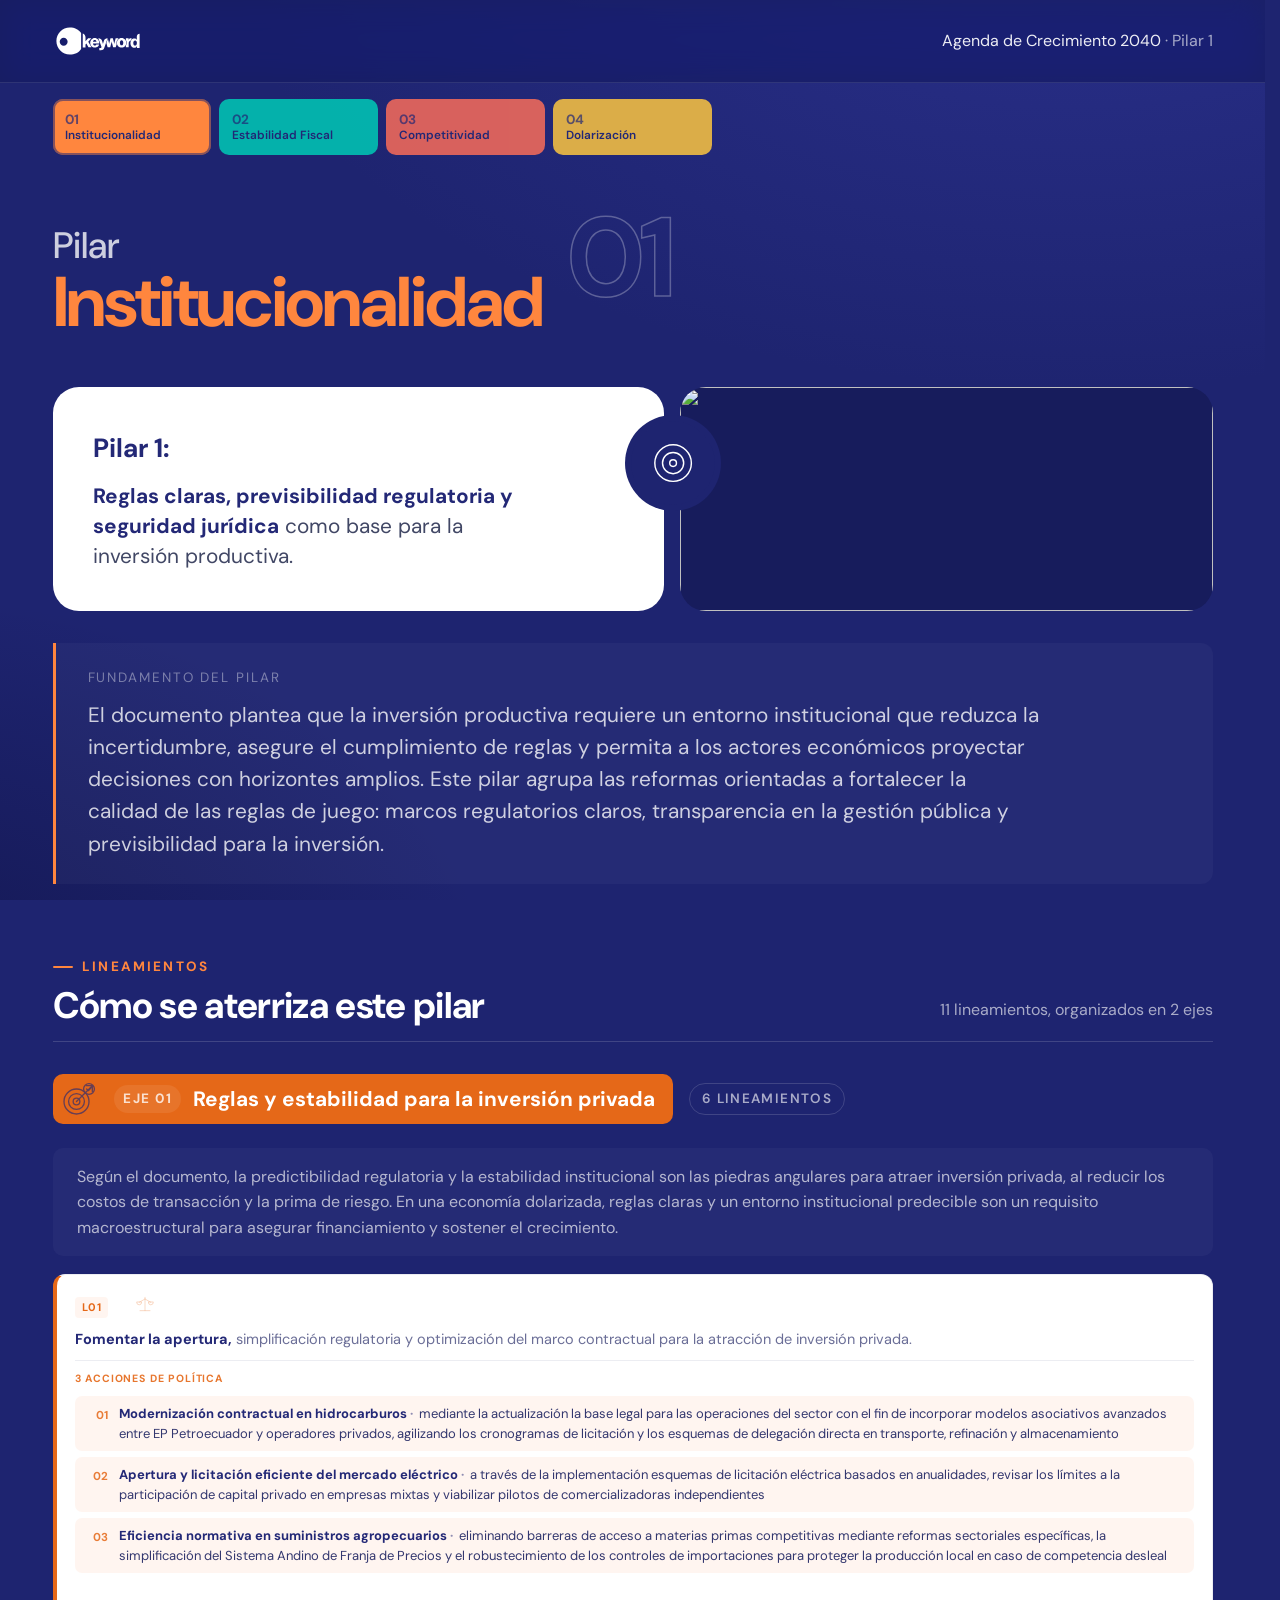
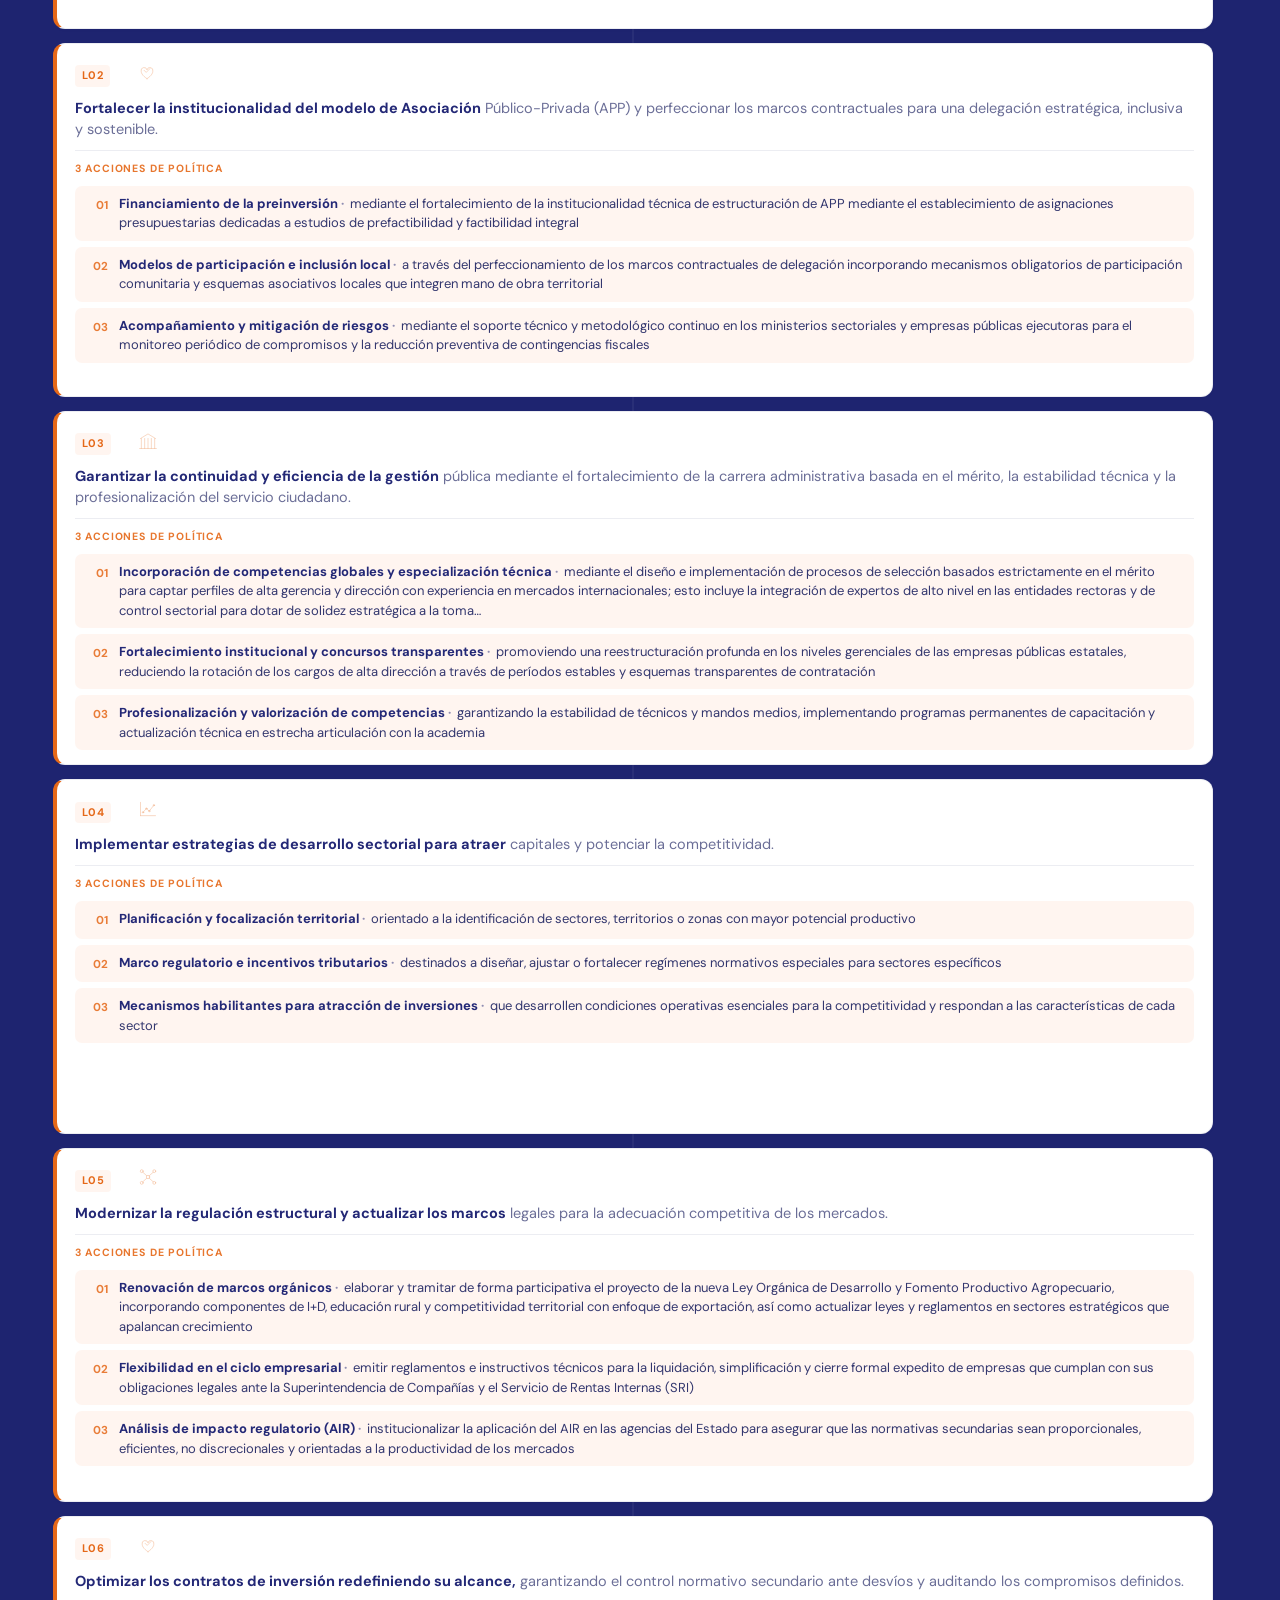
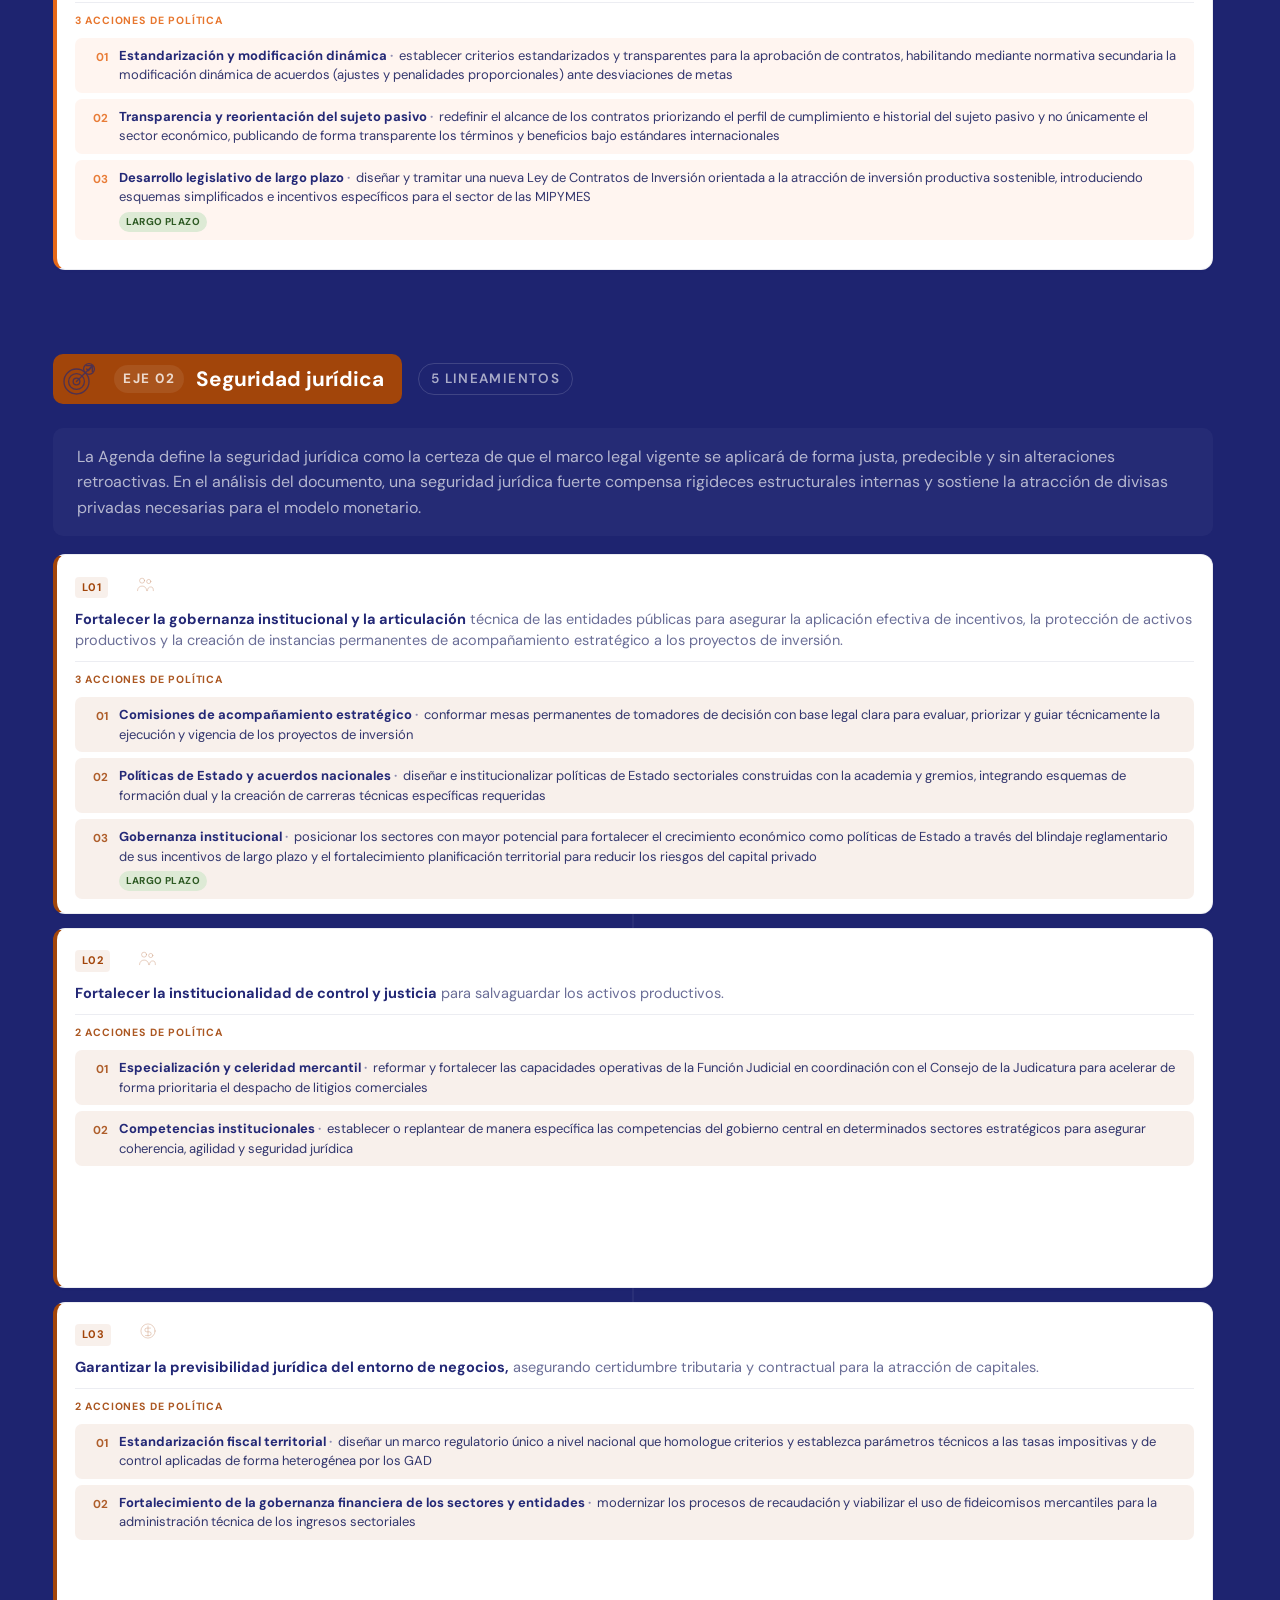
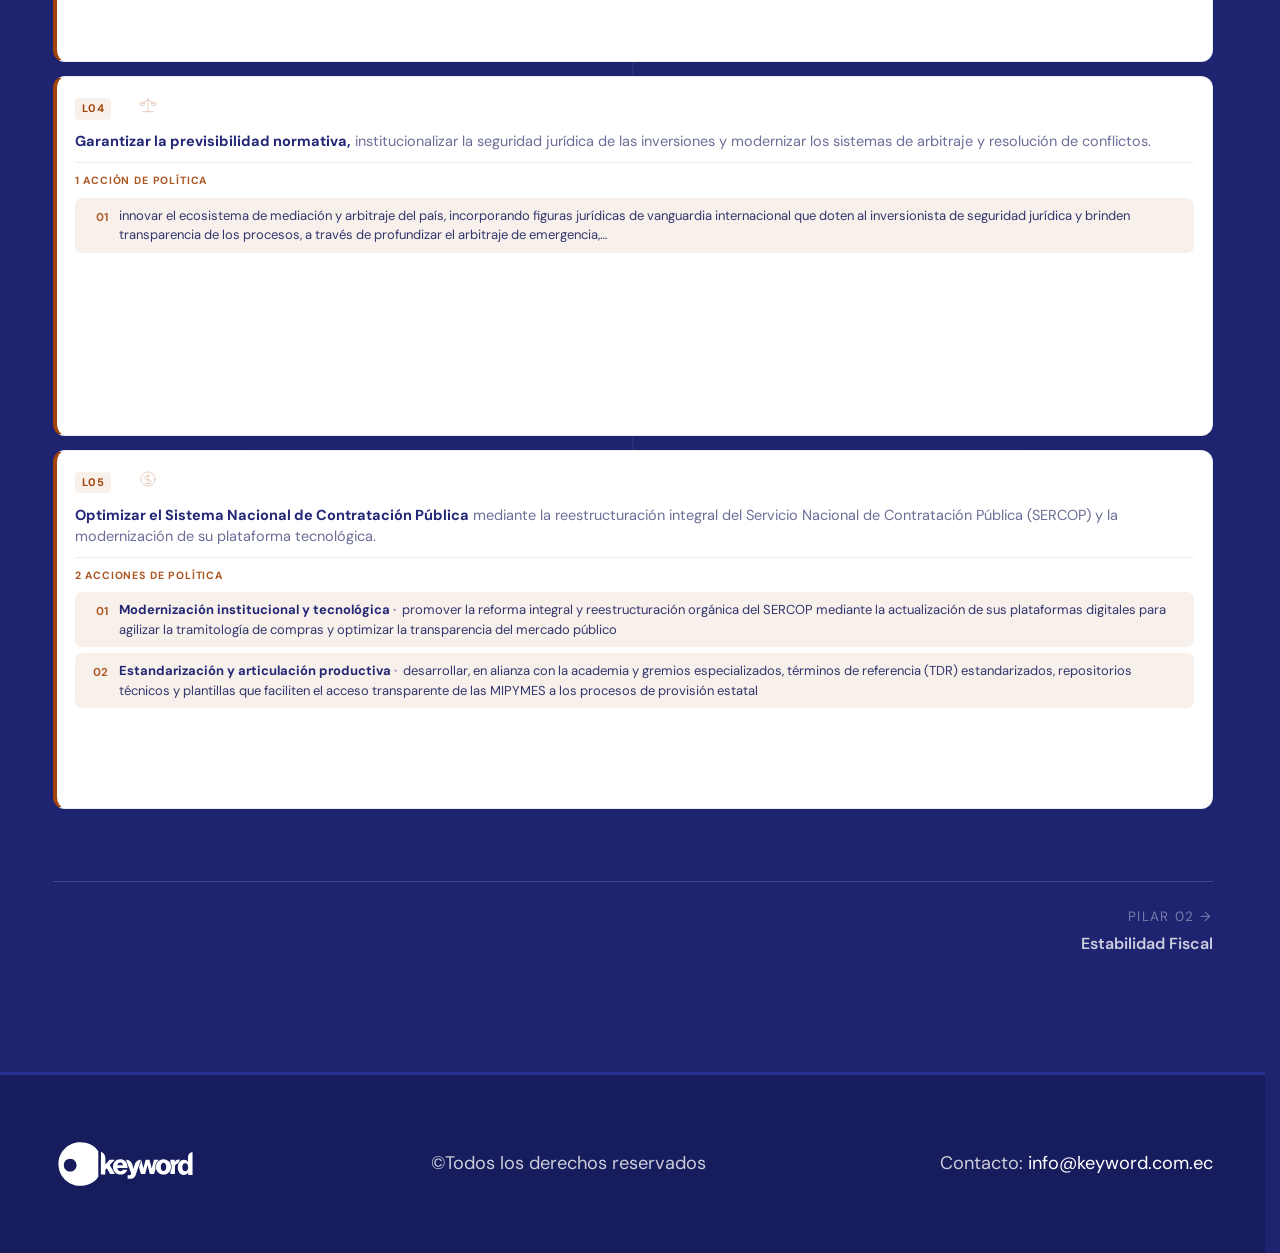
==== commit c550f093: "Add files via upload" ====
--- a/pages/pilar-1.html
+++ b/pages/pilar-1.html
@@ -91,25 +91,32 @@
                 <svg class="strat__glyph" width="96" height="96" viewBox="0 0 48 48" fill="none" stroke="currentColor" stroke-width="1.2" stroke-linecap="round" stroke-linejoin="round" aria-hidden="true"><path d="M24 8v32M12 40h24M24 12 10 20M24 12l14 8"/><path d="M4 20a6 6 0 0 0 12 0zM32 20a6 6 0 0 0 12 0z"/></svg>
               </div>
               <p class="strat__text"><b>Fomentar la apertura,</b> <span>simplificación regulatoria y optimización del marco contractual para la atracción de inversión privada.</span></p>
-              <details class="acciones-wrap" open>
-                <summary class="acciones-wrap__head">
-                  <span class="acciones-wrap__count">3 acciones de política</span>
-                </summary>
-                <ol class="acciones">
-                <li class="accion">
-                  <span class="accion__num" aria-hidden="true">01</span>
-                  <p class="accion__text">Modernización contractual en hidrocarburos, mediante la actualización la base legal para las operaciones del sector con el fin de incorporar modelos asociativos avanzados entre EP Petroecuador y operadores privados, agilizando los cronogramas de licitación y los esquemas de delegación directa en transporte, refinación y almacenamiento</p>
-                </li>
-                <li class="accion">
-                  <span class="accion__num" aria-hidden="true">02</span>
-                  <p class="accion__text">Apertura y licitación eficiente del mercado eléctrico, a través de la implementación esquemas de licitación eléctrica basados en anualidades, revisar los límites a la participación de capital privado en empresas mixtas y viabilizar pilotos de comercializadoras independientes</p>
-                </li>
-                <li class="accion">
-                  <span class="accion__num" aria-hidden="true">03</span>
-                  <p class="accion__text">Eficiencia normativa en suministros agropecuarios, eliminando barreras de acceso a materias primas competitivas mediante reformas sectoriales específicas, la simplificación del Sistema Andino de Franja de Precios y el robustecimiento de los controles de importaciones para proteger la producción local en caso de competencia desleal</p>
-                </li>
-                </ol>
-              </details>
+              <div class="acciones-wrap">
+                <p class="acciones-wrap__label">3 acciones de política</p>
+                <ol class="acciones">
+                <li class="accion">
+                  <span class="accion__num" aria-hidden="true">01</span>
+                  <div class="accion__body">
+                    <p class="accion__text"><span class="accion__titulo">Modernización contractual en hidrocarburos</span> mediante la actualización la base legal para las operaciones del sector con el fin de incorporar modelos asociativos avanzados entre EP Petroecuador y operadores privados, agilizando los cronogramas de licitación y los esquemas de delegación directa en transporte, refinación y almacenamiento</p>
+                    
+                  </div>
+                </li>
+                <li class="accion">
+                  <span class="accion__num" aria-hidden="true">02</span>
+                  <div class="accion__body">
+                    <p class="accion__text"><span class="accion__titulo">Apertura y licitación eficiente del mercado eléctrico</span> a través de la implementación esquemas de licitación eléctrica basados en anualidades, revisar los límites a la participación de capital privado en empresas mixtas y viabilizar pilotos de comercializadoras independientes</p>
+                    
+                  </div>
+                </li>
+                <li class="accion">
+                  <span class="accion__num" aria-hidden="true">03</span>
+                  <div class="accion__body">
+                    <p class="accion__text"><span class="accion__titulo">Eficiencia normativa en suministros agropecuarios</span> eliminando barreras de acceso a materias primas competitivas mediante reformas sectoriales específicas, la simplificación del Sistema Andino de Franja de Precios y el robustecimiento de los controles de importaciones para proteger la producción local en caso de competencia desleal</p>
+                    
+                  </div>
+                </li>
+                </ol>
+              </div>
             </div>
           </article>
           <article class="strat strat--eje-1">
@@ -119,25 +126,32 @@
                 <svg class="strat__glyph" width="96" height="96" viewBox="0 0 48 48" fill="none" stroke="currentColor" stroke-width="1.2" stroke-linecap="round" stroke-linejoin="round" aria-hidden="true"><path d="M24 40s-14-8-14-18a7 7 0 0 1 14-3 7 7 0 0 1 14 3c0 10-14 18-14 18z"/><path d="M17 20l5 5 9-9"/></svg>
               </div>
               <p class="strat__text"><b>Fortalecer la institucionalidad del modelo de Asociación</b> <span>Público-Privada (APP) y perfeccionar los marcos contractuales para una delegación estratégica, inclusiva y sostenible.</span></p>
-              <details class="acciones-wrap" open>
-                <summary class="acciones-wrap__head">
-                  <span class="acciones-wrap__count">3 acciones de política</span>
-                </summary>
-                <ol class="acciones">
-                <li class="accion">
-                  <span class="accion__num" aria-hidden="true">01</span>
-                  <p class="accion__text">Financiamiento de la preinversión, mediante el fortalecimiento de la institucionalidad técnica de estructuración de APP mediante el establecimiento de asignaciones presupuestarias dedicadas a estudios de prefactibilidad y factibilidad integral</p>
-                </li>
-                <li class="accion">
-                  <span class="accion__num" aria-hidden="true">02</span>
-                  <p class="accion__text">Modelos de participación e inclusión local, a través del perfeccionamiento de los marcos contractuales de delegación incorporando mecanismos obligatorios de participación comunitaria y esquemas asociativos locales que integren mano de obra territorial</p>
-                </li>
-                <li class="accion">
-                  <span class="accion__num" aria-hidden="true">03</span>
-                  <p class="accion__text">Acompañamiento y mitigación de riesgos, mediante el soporte técnico y metodológico continuo en los ministerios sectoriales y empresas públicas ejecutoras para el monitoreo periódico de compromisos y la reducción preventiva de contingencias fiscales</p>
-                </li>
-                </ol>
-              </details>
+              <div class="acciones-wrap">
+                <p class="acciones-wrap__label">3 acciones de política</p>
+                <ol class="acciones">
+                <li class="accion">
+                  <span class="accion__num" aria-hidden="true">01</span>
+                  <div class="accion__body">
+                    <p class="accion__text"><span class="accion__titulo">Financiamiento de la preinversión</span> mediante el fortalecimiento de la institucionalidad técnica de estructuración de APP mediante el establecimiento de asignaciones presupuestarias dedicadas a estudios de prefactibilidad y factibilidad integral</p>
+                    
+                  </div>
+                </li>
+                <li class="accion">
+                  <span class="accion__num" aria-hidden="true">02</span>
+                  <div class="accion__body">
+                    <p class="accion__text"><span class="accion__titulo">Modelos de participación e inclusión local</span> a través del perfeccionamiento de los marcos contractuales de delegación incorporando mecanismos obligatorios de participación comunitaria y esquemas asociativos locales que integren mano de obra territorial</p>
+                    
+                  </div>
+                </li>
+                <li class="accion">
+                  <span class="accion__num" aria-hidden="true">03</span>
+                  <div class="accion__body">
+                    <p class="accion__text"><span class="accion__titulo">Acompañamiento y mitigación de riesgos</span> mediante el soporte técnico y metodológico continuo en los ministerios sectoriales y empresas públicas ejecutoras para el monitoreo periódico de compromisos y la reducción preventiva de contingencias fiscales</p>
+                    
+                  </div>
+                </li>
+                </ol>
+              </div>
             </div>
           </article>
           <article class="strat strat--eje-1">
@@ -147,25 +161,32 @@
                 <svg class="strat__glyph" width="96" height="96" viewBox="0 0 48 48" fill="none" stroke="currentColor" stroke-width="1.2" stroke-linecap="round" stroke-linejoin="round" aria-hidden="true"><path d="M6 18 24 7l18 11"/><path d="M4 42h40M8 42V18M16 42V18M24 42V18M32 42V18M40 42V18"/></svg>
               </div>
               <p class="strat__text"><b>Garantizar la continuidad y eficiencia de la gestión</b> <span>pública mediante el fortalecimiento de la carrera administrativa basada en el mérito, la estabilidad técnica y la profesionalización del servicio ciudadano.</span></p>
-              <details class="acciones-wrap" open>
-                <summary class="acciones-wrap__head">
-                  <span class="acciones-wrap__count">3 acciones de política</span>
-                </summary>
-                <ol class="acciones">
-                <li class="accion">
-                  <span class="accion__num" aria-hidden="true">01</span>
-                  <p class="accion__text">Incorporación de competencias globales y especialización técnica, mediante el diseño e implementación de procesos de selección basados estrictamente en el mérito para captar perfiles de alta gerencia y dirección con experiencia en mercados internacionales; esto incluye la integración de expertos de alto nivel en las entidades rectoras y de control sectorial para dotar de solidez estratégica a la toma de decisiones y a la fiscalización del Estado</p>
-                </li>
-                <li class="accion">
-                  <span class="accion__num" aria-hidden="true">02</span>
-                  <p class="accion__text">Fortalecimiento institucional y concursos transparentes, promoviendo una reestructuración profunda en los niveles gerenciales de las empresas públicas estatales, reduciendo la rotación de los cargos de alta dirección a través de períodos estables y esquemas transparentes de contratación</p>
-                </li>
-                <li class="accion">
-                  <span class="accion__num" aria-hidden="true">03</span>
-                  <p class="accion__text">Profesionalización y valorización de competencias, garantizando la estabilidad de técnicos y mandos medios, implementando programas permanentes de capacitación y actualización técnica en estrecha articulación con la academia</p>
-                </li>
-                </ol>
-              </details>
+              <div class="acciones-wrap">
+                <p class="acciones-wrap__label">3 acciones de política</p>
+                <ol class="acciones">
+                <li class="accion">
+                  <span class="accion__num" aria-hidden="true">01</span>
+                  <div class="accion__body">
+                    <p class="accion__text"><span class="accion__titulo">Incorporación de competencias globales y especialización técnica</span> mediante el diseño e implementación de procesos de selección basados estrictamente en el mérito para captar perfiles de alta gerencia y dirección con experiencia en mercados internacionales; esto incluye la integración de expertos de alto nivel en las entidades rectoras y de control sectorial para dotar de solidez estratégica a la toma…</p>
+                    
+                  </div>
+                </li>
+                <li class="accion">
+                  <span class="accion__num" aria-hidden="true">02</span>
+                  <div class="accion__body">
+                    <p class="accion__text"><span class="accion__titulo">Fortalecimiento institucional y concursos transparentes</span> promoviendo una reestructuración profunda en los niveles gerenciales de las empresas públicas estatales, reduciendo la rotación de los cargos de alta dirección a través de períodos estables y esquemas transparentes de contratación</p>
+                    
+                  </div>
+                </li>
+                <li class="accion">
+                  <span class="accion__num" aria-hidden="true">03</span>
+                  <div class="accion__body">
+                    <p class="accion__text"><span class="accion__titulo">Profesionalización y valorización de competencias</span> garantizando la estabilidad de técnicos y mandos medios, implementando programas permanentes de capacitación y actualización técnica en estrecha articulación con la academia</p>
+                    
+                  </div>
+                </li>
+                </ol>
+              </div>
             </div>
           </article>
           <article class="strat strat--eje-1">
@@ -175,25 +196,32 @@
                 <svg class="strat__glyph" width="96" height="96" viewBox="0 0 48 48" fill="none" stroke="currentColor" stroke-width="1.2" stroke-linecap="round" stroke-linejoin="round" aria-hidden="true"><path d="M6 40h36M6 40V8"/><path d="M12 32l8-9 7 6 11-14"/><circle cx="12" cy="32" r="1.8"/><circle cx="20" cy="23" r="1.8"/><circle cx="27" cy="29" r="1.8"/><circle cx="38" cy="15" r="1.8"/></svg>
               </div>
               <p class="strat__text"><b>Implementar estrategias de desarrollo sectorial para atraer</b> <span>capitales y potenciar la competitividad.</span></p>
-              <details class="acciones-wrap" open>
-                <summary class="acciones-wrap__head">
-                  <span class="acciones-wrap__count">3 acciones de política</span>
-                </summary>
-                <ol class="acciones">
-                <li class="accion">
-                  <span class="accion__num" aria-hidden="true">01</span>
-                  <p class="accion__text">Planificación y focalización territorial, orientado a la identificación de sectores, territorios o zonas con mayor potencial productivo</p>
-                </li>
-                <li class="accion">
-                  <span class="accion__num" aria-hidden="true">02</span>
-                  <p class="accion__text">Marco regulatorio e incentivos tributarios, destinados a diseñar, ajustar o fortalecer regímenes normativos especiales para sectores específicos</p>
-                </li>
-                <li class="accion">
-                  <span class="accion__num" aria-hidden="true">03</span>
-                  <p class="accion__text">Mecanismos habilitantes para atracción de inversiones, que desarrollen condiciones operativas esenciales para la competitividad y respondan a las características de cada sector</p>
-                </li>
-                </ol>
-              </details>
+              <div class="acciones-wrap">
+                <p class="acciones-wrap__label">3 acciones de política</p>
+                <ol class="acciones">
+                <li class="accion">
+                  <span class="accion__num" aria-hidden="true">01</span>
+                  <div class="accion__body">
+                    <p class="accion__text"><span class="accion__titulo">Planificación y focalización territorial</span> orientado a la identificación de sectores, territorios o zonas con mayor potencial productivo</p>
+                    
+                  </div>
+                </li>
+                <li class="accion">
+                  <span class="accion__num" aria-hidden="true">02</span>
+                  <div class="accion__body">
+                    <p class="accion__text"><span class="accion__titulo">Marco regulatorio e incentivos tributarios</span> destinados a diseñar, ajustar o fortalecer regímenes normativos especiales para sectores específicos</p>
+                    
+                  </div>
+                </li>
+                <li class="accion">
+                  <span class="accion__num" aria-hidden="true">03</span>
+                  <div class="accion__body">
+                    <p class="accion__text"><span class="accion__titulo">Mecanismos habilitantes para atracción de inversiones</span> que desarrollen condiciones operativas esenciales para la competitividad y respondan a las características de cada sector</p>
+                    
+                  </div>
+                </li>
+                </ol>
+              </div>
             </div>
           </article>
           <article class="strat strat--eje-1">
@@ -203,25 +231,32 @@
                 <svg class="strat__glyph" width="96" height="96" viewBox="0 0 48 48" fill="none" stroke="currentColor" stroke-width="1.2" stroke-linecap="round" stroke-linejoin="round" aria-hidden="true"><circle cx="24" cy="24" r="4"/><circle cx="9" cy="10" r="3.5"/><circle cx="39" cy="10" r="3.5"/><circle cx="9" cy="38" r="3.5"/><circle cx="39" cy="38" r="3.5"/><path d="M11.5 12.5 21 21M36.5 12.5 27 21M11.5 35.5 21 27M36.5 35.5 27 27"/></svg>
               </div>
               <p class="strat__text"><b>Modernizar la regulación estructural y actualizar los marcos</b> <span>legales para la adecuación competitiva de los mercados.</span></p>
-              <details class="acciones-wrap" open>
-                <summary class="acciones-wrap__head">
-                  <span class="acciones-wrap__count">3 acciones de política</span>
-                </summary>
-                <ol class="acciones">
-                <li class="accion">
-                  <span class="accion__num" aria-hidden="true">01</span>
-                  <p class="accion__text">Renovación de marcos orgánicos, elaborar y tramitar de forma participativa el proyecto de la nueva Ley Orgánica de Desarrollo y Fomento Productivo Agropecuario, incorporando componentes de I+D, educación rural y competitividad territorial con enfoque de exportación, así como actualizar leyes y reglamentos en sectores estratégicos que apalancan crecimiento</p>
-                </li>
-                <li class="accion">
-                  <span class="accion__num" aria-hidden="true">02</span>
-                  <p class="accion__text">Flexibilidad en el ciclo empresarial, emitir reglamentos e instructivos técnicos para la liquidación, simplificación y cierre formal expedito de empresas que cumplan con sus obligaciones legales ante la Superintendencia de Compañías y el Servicio de Rentas Internas (SRI)</p>
-                </li>
-                <li class="accion">
-                  <span class="accion__num" aria-hidden="true">03</span>
-                  <p class="accion__text">Análisis de impacto regulatorio (AIR), institucionalizar la aplicación del AIR en las agencias del Estado para asegurar que las normativas secundarias sean proporcionales, eficientes, no discrecionales y orientadas a la productividad de los mercados</p>
-                </li>
-                </ol>
-              </details>
+              <div class="acciones-wrap">
+                <p class="acciones-wrap__label">3 acciones de política</p>
+                <ol class="acciones">
+                <li class="accion">
+                  <span class="accion__num" aria-hidden="true">01</span>
+                  <div class="accion__body">
+                    <p class="accion__text"><span class="accion__titulo">Renovación de marcos orgánicos</span> elaborar y tramitar de forma participativa el proyecto de la nueva Ley Orgánica de Desarrollo y Fomento Productivo Agropecuario, incorporando componentes de I+D, educación rural y competitividad territorial con enfoque de exportación, así como actualizar leyes y reglamentos en sectores estratégicos que apalancan crecimiento</p>
+                    
+                  </div>
+                </li>
+                <li class="accion">
+                  <span class="accion__num" aria-hidden="true">02</span>
+                  <div class="accion__body">
+                    <p class="accion__text"><span class="accion__titulo">Flexibilidad en el ciclo empresarial</span> emitir reglamentos e instructivos técnicos para la liquidación, simplificación y cierre formal expedito de empresas que cumplan con sus obligaciones legales ante la Superintendencia de Compañías y el Servicio de Rentas Internas (SRI)</p>
+                    
+                  </div>
+                </li>
+                <li class="accion">
+                  <span class="accion__num" aria-hidden="true">03</span>
+                  <div class="accion__body">
+                    <p class="accion__text"><span class="accion__titulo">Análisis de impacto regulatorio (AIR)</span> institucionalizar la aplicación del AIR en las agencias del Estado para asegurar que las normativas secundarias sean proporcionales, eficientes, no discrecionales y orientadas a la productividad de los mercados</p>
+                    
+                  </div>
+                </li>
+                </ol>
+              </div>
             </div>
           </article>
           <article class="strat strat--eje-1">
@@ -231,26 +266,32 @@
                 <svg class="strat__glyph" width="96" height="96" viewBox="0 0 48 48" fill="none" stroke="currentColor" stroke-width="1.2" stroke-linecap="round" stroke-linejoin="round" aria-hidden="true"><path d="M24 40s-14-8-14-18a7 7 0 0 1 14-3 7 7 0 0 1 14 3c0 10-14 18-14 18z"/><path d="M17 20l5 5 9-9"/></svg>
               </div>
               <p class="strat__text"><b>Optimizar los contratos de inversión redefiniendo su alcance,</b> <span>garantizando el control normativo secundario ante desvíos y auditando los compromisos definidos.</span></p>
-              <details class="acciones-wrap" open>
-                <summary class="acciones-wrap__head">
-                  <span class="acciones-wrap__count">3 acciones de política</span>
-                </summary>
-                <ol class="acciones">
-                <li class="accion">
-                  <span class="accion__num" aria-hidden="true">01</span>
-                  <p class="accion__text">Estandarización y modificación dinámica, establecer criterios estandarizados y transparentes para la aprobación de contratos, habilitando mediante normativa secundaria la modificación dinámica de acuerdos (ajustes y penalidades proporcionales) ante desviaciones de metas</p>
-                </li>
-                <li class="accion">
-                  <span class="accion__num" aria-hidden="true">02</span>
-                  <p class="accion__text">Transparencia y reorientación del sujeto pasivo, redefinir el alcance de los contratos priorizando el perfil de cumplimiento e historial del sujeto pasivo y no únicamente el sector económico, publicando de forma transparente los términos y beneficios bajo estándares internacionales</p>
-                </li>
-                <li class="accion">
-                  <span class="accion__num" aria-hidden="true">03</span>
-                  <p class="accion__text">Desarrollo legislativo de largo plazo, diseñar y tramitar una nueva Ley de Contratos de Inversión orientada a la atracción de inversión productiva sostenible, introduciendo esquemas simplificados e incentivos específicos para el sector de las MIPYMES</p>
-                  <div class="accion__chips"><span class="accion__chip accion__chip--largo">Largo plazo</span></div>
-                </li>
-                </ol>
-              </details>
+              <div class="acciones-wrap">
+                <p class="acciones-wrap__label">3 acciones de política</p>
+                <ol class="acciones">
+                <li class="accion">
+                  <span class="accion__num" aria-hidden="true">01</span>
+                  <div class="accion__body">
+                    <p class="accion__text"><span class="accion__titulo">Estandarización y modificación dinámica</span> establecer criterios estandarizados y transparentes para la aprobación de contratos, habilitando mediante normativa secundaria la modificación dinámica de acuerdos (ajustes y penalidades proporcionales) ante desviaciones de metas</p>
+                    
+                  </div>
+                </li>
+                <li class="accion">
+                  <span class="accion__num" aria-hidden="true">02</span>
+                  <div class="accion__body">
+                    <p class="accion__text"><span class="accion__titulo">Transparencia y reorientación del sujeto pasivo</span> redefinir el alcance de los contratos priorizando el perfil de cumplimiento e historial del sujeto pasivo y no únicamente el sector económico, publicando de forma transparente los términos y beneficios bajo estándares internacionales</p>
+                    
+                  </div>
+                </li>
+                <li class="accion">
+                  <span class="accion__num" aria-hidden="true">03</span>
+                  <div class="accion__body">
+                    <p class="accion__text"><span class="accion__titulo">Desarrollo legislativo de largo plazo</span> diseñar y tramitar una nueva Ley de Contratos de Inversión orientada a la atracción de inversión productiva sostenible, introduciendo esquemas simplificados e incentivos específicos para el sector de las MIPYMES</p>
+                    <div class="accion__chips"><span class="accion__chip accion__chip--largo">Largo plazo</span></div>
+                  </div>
+                </li>
+                </ol>
+              </div>
             </div>
           </article>
         </div>
@@ -270,26 +311,32 @@
                 <svg class="strat__glyph" width="96" height="96" viewBox="0 0 48 48" fill="none" stroke="currentColor" stroke-width="1.2" stroke-linecap="round" stroke-linejoin="round" aria-hidden="true"><circle cx="17" cy="16" r="6"/><circle cx="33" cy="18" r="5"/><path d="M6 40c0-7 5-11 11-11s11 4 11 11M30 40c0-6 3-9 8-9s6 3 6 9"/></svg>
               </div>
               <p class="strat__text"><b>Fortalecer la gobernanza institucional y la articulación</b> <span>técnica de las entidades públicas para asegurar la aplicación efectiva de incentivos, la protección de activos productivos y la creación de instancias permanentes de acompañamiento estratégico a los proyectos de inversión.</span></p>
-              <details class="acciones-wrap" open>
-                <summary class="acciones-wrap__head">
-                  <span class="acciones-wrap__count">3 acciones de política</span>
-                </summary>
-                <ol class="acciones">
-                <li class="accion">
-                  <span class="accion__num" aria-hidden="true">01</span>
-                  <p class="accion__text">Comisiones de acompañamiento estratégico, conformar mesas permanentes de tomadores de decisión con base legal clara para evaluar, priorizar y guiar técnicamente la ejecución y vigencia de los proyectos de inversión</p>
-                </li>
-                <li class="accion">
-                  <span class="accion__num" aria-hidden="true">02</span>
-                  <p class="accion__text">Políticas de Estado y acuerdos nacionales, diseñar e institucionalizar políticas de Estado sectoriales construidas con la academia y gremios, integrando esquemas de formación dual y la creación de carreras técnicas específicas requeridas</p>
-                </li>
-                <li class="accion">
-                  <span class="accion__num" aria-hidden="true">03</span>
-                  <p class="accion__text">Gobernanza institucional, posicionar los sectores con mayor potencial para fortalecer el crecimiento económico como políticas de Estado a través del blindaje reglamentario de sus incentivos de largo plazo y el fortalecimiento planificación territorial para reducir los riesgos del capital privado</p>
-                  <div class="accion__chips"><span class="accion__chip accion__chip--largo">Largo plazo</span></div>
-                </li>
-                </ol>
-              </details>
+              <div class="acciones-wrap">
+                <p class="acciones-wrap__label">3 acciones de política</p>
+                <ol class="acciones">
+                <li class="accion">
+                  <span class="accion__num" aria-hidden="true">01</span>
+                  <div class="accion__body">
+                    <p class="accion__text"><span class="accion__titulo">Comisiones de acompañamiento estratégico</span> conformar mesas permanentes de tomadores de decisión con base legal clara para evaluar, priorizar y guiar técnicamente la ejecución y vigencia de los proyectos de inversión</p>
+                    
+                  </div>
+                </li>
+                <li class="accion">
+                  <span class="accion__num" aria-hidden="true">02</span>
+                  <div class="accion__body">
+                    <p class="accion__text"><span class="accion__titulo">Políticas de Estado y acuerdos nacionales</span> diseñar e institucionalizar políticas de Estado sectoriales construidas con la academia y gremios, integrando esquemas de formación dual y la creación de carreras técnicas específicas requeridas</p>
+                    
+                  </div>
+                </li>
+                <li class="accion">
+                  <span class="accion__num" aria-hidden="true">03</span>
+                  <div class="accion__body">
+                    <p class="accion__text"><span class="accion__titulo">Gobernanza institucional</span> posicionar los sectores con mayor potencial para fortalecer el crecimiento económico como políticas de Estado a través del blindaje reglamentario de sus incentivos de largo plazo y el fortalecimiento planificación territorial para reducir los riesgos del capital privado</p>
+                    <div class="accion__chips"><span class="accion__chip accion__chip--largo">Largo plazo</span></div>
+                  </div>
+                </li>
+                </ol>
+              </div>
             </div>
           </article>
           <article class="strat strat--eje-2">
@@ -299,21 +346,25 @@
                 <svg class="strat__glyph" width="96" height="96" viewBox="0 0 48 48" fill="none" stroke="currentColor" stroke-width="1.2" stroke-linecap="round" stroke-linejoin="round" aria-hidden="true"><circle cx="17" cy="16" r="6"/><circle cx="33" cy="18" r="5"/><path d="M6 40c0-7 5-11 11-11s11 4 11 11M30 40c0-6 3-9 8-9s6 3 6 9"/></svg>
               </div>
               <p class="strat__text"><b>Fortalecer la institucionalidad de control y justicia</b> <span>para salvaguardar los activos productivos.</span></p>
-              <details class="acciones-wrap" open>
-                <summary class="acciones-wrap__head">
-                  <span class="acciones-wrap__count">2 acciones de política</span>
-                </summary>
-                <ol class="acciones">
-                <li class="accion">
-                  <span class="accion__num" aria-hidden="true">01</span>
-                  <p class="accion__text">Especialización y celeridad mercantil, reformar y fortalecer las capacidades operativas de la Función Judicial en coordinación con el Consejo de la Judicatura para acelerar de forma prioritaria el despacho de litigios comerciales</p>
-                </li>
-                <li class="accion">
-                  <span class="accion__num" aria-hidden="true">02</span>
-                  <p class="accion__text">Competencias institucionales, establecer o replantear de manera específica las competencias del gobierno central en determinados sectores estratégicos para asegurar coherencia, agilidad y seguridad jurídica</p>
-                </li>
-                </ol>
-              </details>
+              <div class="acciones-wrap">
+                <p class="acciones-wrap__label">2 acciones de política</p>
+                <ol class="acciones">
+                <li class="accion">
+                  <span class="accion__num" aria-hidden="true">01</span>
+                  <div class="accion__body">
+                    <p class="accion__text"><span class="accion__titulo">Especialización y celeridad mercantil</span> reformar y fortalecer las capacidades operativas de la Función Judicial en coordinación con el Consejo de la Judicatura para acelerar de forma prioritaria el despacho de litigios comerciales</p>
+                    
+                  </div>
+                </li>
+                <li class="accion">
+                  <span class="accion__num" aria-hidden="true">02</span>
+                  <div class="accion__body">
+                    <p class="accion__text"><span class="accion__titulo">Competencias institucionales</span> establecer o replantear de manera específica las competencias del gobierno central en determinados sectores estratégicos para asegurar coherencia, agilidad y seguridad jurídica</p>
+                    
+                  </div>
+                </li>
+                </ol>
+              </div>
             </div>
           </article>
           <article class="strat strat--eje-2">
@@ -323,21 +374,25 @@
                 <svg class="strat__glyph" width="96" height="96" viewBox="0 0 48 48" fill="none" stroke="currentColor" stroke-width="1.2" stroke-linecap="round" stroke-linejoin="round" aria-hidden="true"><circle cx="24" cy="24" r="17"/><path d="M24 12v24M30 17h-9a4.5 4.5 0 0 0 0 9h6a4.5 4.5 0 0 1 0 9h-9"/></svg>
               </div>
               <p class="strat__text"><b>Garantizar la previsibilidad jurídica del entorno de negocios,</b> <span>asegurando certidumbre tributaria y contractual para la atracción de capitales.</span></p>
-              <details class="acciones-wrap" open>
-                <summary class="acciones-wrap__head">
-                  <span class="acciones-wrap__count">2 acciones de política</span>
-                </summary>
-                <ol class="acciones">
-                <li class="accion">
-                  <span class="accion__num" aria-hidden="true">01</span>
-                  <p class="accion__text">Estandarización fiscal territorial, diseñar un marco regulatorio único a nivel nacional que homologue criterios y establezca parámetros técnicos a las tasas impositivas y de control aplicadas de forma heterogénea por los GAD</p>
-                </li>
-                <li class="accion">
-                  <span class="accion__num" aria-hidden="true">02</span>
-                  <p class="accion__text">Fortalecimiento de la gobernanza financiera de los sectores y entidades, modernizar los procesos de recaudación y viabilizar el uso de fideicomisos mercantiles para la administración técnica de los ingresos sectoriales</p>
-                </li>
-                </ol>
-              </details>
+              <div class="acciones-wrap">
+                <p class="acciones-wrap__label">2 acciones de política</p>
+                <ol class="acciones">
+                <li class="accion">
+                  <span class="accion__num" aria-hidden="true">01</span>
+                  <div class="accion__body">
+                    <p class="accion__text"><span class="accion__titulo">Estandarización fiscal territorial</span> diseñar un marco regulatorio único a nivel nacional que homologue criterios y establezca parámetros técnicos a las tasas impositivas y de control aplicadas de forma heterogénea por los GAD</p>
+                    
+                  </div>
+                </li>
+                <li class="accion">
+                  <span class="accion__num" aria-hidden="true">02</span>
+                  <div class="accion__body">
+                    <p class="accion__text"><span class="accion__titulo">Fortalecimiento de la gobernanza financiera de los sectores y entidades</span> modernizar los procesos de recaudación y viabilizar el uso de fideicomisos mercantiles para la administración técnica de los ingresos sectoriales</p>
+                    
+                  </div>
+                </li>
+                </ol>
+              </div>
             </div>
           </article>
           <article class="strat strat--eje-2">
@@ -347,17 +402,18 @@
                 <svg class="strat__glyph" width="96" height="96" viewBox="0 0 48 48" fill="none" stroke="currentColor" stroke-width="1.2" stroke-linecap="round" stroke-linejoin="round" aria-hidden="true"><path d="M24 8v32M12 40h24M24 12 10 20M24 12l14 8"/><path d="M4 20a6 6 0 0 0 12 0zM32 20a6 6 0 0 0 12 0z"/></svg>
               </div>
               <p class="strat__text"><b>Garantizar la previsibilidad normativa,</b> <span>institucionalizar la seguridad jurídica de las inversiones y modernizar los sistemas de arbitraje y resolución de conflictos.</span></p>
-              <details class="acciones-wrap" open>
-                <summary class="acciones-wrap__head">
-                  <span class="acciones-wrap__count">1 acción de política</span>
-                </summary>
-                <ol class="acciones">
-                <li class="accion">
-                  <span class="accion__num" aria-hidden="true">01</span>
-                  <p class="accion__text">innovar el ecosistema de mediación y arbitraje del país, incorporando figuras jurídicas de vanguardia internacional que doten al inversionista de seguridad jurídica y brinden transparencia de los procesos, a través de profundizar el arbitraje de emergencia, como un mecanismo ágil para dictar medidas cautelares y resolver contingencias comerciales urgentes</p>
-                </li>
-                </ol>
-              </details>
+              <div class="acciones-wrap">
+                <p class="acciones-wrap__label">1 acción de política</p>
+                <ol class="acciones">
+                <li class="accion">
+                  <span class="accion__num" aria-hidden="true">01</span>
+                  <div class="accion__body">
+                    <p class="accion__text">innovar el ecosistema de mediación y arbitraje del país, incorporando figuras jurídicas de vanguardia internacional que doten al inversionista de seguridad jurídica y brinden transparencia de los procesos, a través de profundizar el arbitraje de emergencia,…</p>
+                    
+                  </div>
+                </li>
+                </ol>
+              </div>
             </div>
           </article>
           <article class="strat strat--eje-2">
@@ -367,21 +423,25 @@
                 <svg class="strat__glyph" width="96" height="96" viewBox="0 0 48 48" fill="none" stroke="currentColor" stroke-width="1.2" stroke-linecap="round" stroke-linejoin="round" aria-hidden="true"><circle cx="24" cy="24" r="17"/><path d="M24 12v24M30 17h-9a4.5 4.5 0 0 0 0 9h6a4.5 4.5 0 0 1 0 9h-9"/></svg>
               </div>
               <p class="strat__text"><b>Optimizar el Sistema Nacional de Contratación Pública</b> <span>mediante la reestructuración integral del Servicio Nacional de Contratación Pública (SERCOP) y la modernización de su plataforma tecnológica.</span></p>
-              <details class="acciones-wrap" open>
-                <summary class="acciones-wrap__head">
-                  <span class="acciones-wrap__count">2 acciones de política</span>
-                </summary>
-                <ol class="acciones">
-                <li class="accion">
-                  <span class="accion__num" aria-hidden="true">01</span>
-                  <p class="accion__text">Modernización institucional y tecnológica, promover la reforma integral y reestructuración orgánica del SERCOP mediante la actualización de sus plataformas digitales para agilizar la tramitología de compras y optimizar la transparencia del mercado público</p>
-                </li>
-                <li class="accion">
-                  <span class="accion__num" aria-hidden="true">02</span>
-                  <p class="accion__text">Estandarización y articulación productiva, desarrollar, en alianza con la academia y gremios especializados, términos de referencia (TDR) estandarizados, repositorios técnicos y plantillas que faciliten el acceso transparente de las MIPYMES a los procesos de provisión estatal</p>
-                </li>
-                </ol>
-              </details>
+              <div class="acciones-wrap">
+                <p class="acciones-wrap__label">2 acciones de política</p>
+                <ol class="acciones">
+                <li class="accion">
+                  <span class="accion__num" aria-hidden="true">01</span>
+                  <div class="accion__body">
+                    <p class="accion__text"><span class="accion__titulo">Modernización institucional y tecnológica</span> promover la reforma integral y reestructuración orgánica del SERCOP mediante la actualización de sus plataformas digitales para agilizar la tramitología de compras y optimizar la transparencia del mercado público</p>
+                    
+                  </div>
+                </li>
+                <li class="accion">
+                  <span class="accion__num" aria-hidden="true">02</span>
+                  <div class="accion__body">
+                    <p class="accion__text"><span class="accion__titulo">Estandarización y articulación productiva</span> desarrollar, en alianza con la academia y gremios especializados, términos de referencia (TDR) estandarizados, repositorios técnicos y plantillas que faciliten el acceso transparente de las MIPYMES a los procesos de provisión estatal</p>
+                    
+                  </div>
+                </li>
+                </ol>
+              </div>
             </div>
           </article>
         </div>
--- a/css/styles.css
+++ b/css/styles.css
@@ -1797,72 +1797,70 @@
 
 /* =============================================================
    ACCIONES DE POLÍTICA Y VARIACIÓN DE TONO POR EJE
-   Editorial v3: cada eje dentro del pilar usa un tono derivado
-   del color base del pilar (mismo hue, distinta saturación).
-   Los lineamientos ahora despliegan sus acciones abajo con
-   chips de plazo cuando el documento las etiqueta.
+   Editorial v4: cards compactas en una sola columna. Las acciones
+   se muestran siempre visibles (sin acordeón, sin espacio muerto).
+   Cada eje del pilar tiene su tono (mismo hue, distinta saturación).
    ============================================================= */
 
-/* --- Grid vertical apilado para leer lineamiento + acciones -- */
+/* --- Layout apilado: 1 col legible, cards de altura natural --- */
 .phase__grid--stacked {
   display: grid;
   grid-template-columns: 1fr;
-  gap: 20px;
-  margin-top: 20px;
-}
-@media (min-width: 900px) {
-  .phase__grid--stacked {
-    grid-template-columns: 1fr 1fr;
-    gap: 24px;
-  }
-}
-
-/* --- Card de lineamiento en modo apilado (menos "flip" random,
-       más superficie legible, jerarquía por eje) --- */
+  gap: 14px;
+  margin-top: 18px;
+}
+
+/* --- Card lineamiento: superficie clara, ribete por eje, denso -- */
 .phase__grid--stacked .strat {
-  min-height: auto;
-  padding: 22px 22px 20px;
-  border-radius: 14px;
+  min-height: 0;
+  padding: 16px 18px 14px;
+  border-radius: 12px;
   transform: none !important;
   background: var(--white);
   color: var(--ink);
-  border-left: 5px solid var(--eje-accent, var(--indigo));
-  box-shadow: 0 2px 8px rgba(23, 28, 92, 0.06);
+  border: 1px solid rgba(23, 28, 92, 0.08);
+  border-left: 4px solid var(--eje-accent, var(--indigo));
+  box-shadow: 0 1px 3px rgba(23, 28, 92, 0.04);
+  transition: box-shadow 0.15s ease;
 }
 .phase__grid--stacked .strat::after,
 .phase__grid--stacked .strat::before { content: none; }
 .phase__grid--stacked .strat:hover {
-  transform: translateY(-2px) !important;
-  box-shadow: 0 6px 18px rgba(23, 28, 92, 0.1);
+  box-shadow: 0 4px 14px rgba(23, 28, 92, 0.08);
 }
 .phase__grid--stacked .strat__body {
   display: block;
   padding: 0;
 }
+
+/* Head del lineamiento: badge L01 + glyph pequeño alineados a la izquierda */
 .strat__head {
   display: flex;
   align-items: center;
-  gap: 10px;
-  margin-bottom: 10px;
+  gap: 8px;
+  margin-bottom: 6px;
 }
 .strat__index {
   font-family: "DM Sans", sans-serif;
-  font-size: 12px;
+  font-size: 11px;
   font-weight: 700;
   letter-spacing: 0.06em;
   color: var(--eje-accent, var(--indigo));
   background: var(--eje-tone, rgba(23, 28, 92, 0.06));
-  padding: 3px 8px;
-  border-radius: 5px;
+  padding: 2px 7px;
+  border-radius: 4px;
 }
 .phase__grid--stacked .strat__glyph {
-  width: 26px;
-  height: 26px;
-  opacity: 0.6;
+  width: 20px;
+  height: 20px;
+  opacity: 0.5;
   color: var(--eje-accent, var(--indigo));
-}
+  flex-shrink: 0;
+}
+
+/* Texto del lineamiento (título del card) */
 .phase__grid--stacked .strat__text {
-  font-size: 15.5px;
+  font-size: 14.5px;
   line-height: 1.45;
   color: var(--ink);
   margin: 0 0 4px;
@@ -1873,87 +1871,76 @@
 }
 .phase__grid--stacked .strat__text span {
   font-weight: 400;
-  color: rgba(23, 28, 92, 0.78);
-}
-
-/* --- Bloque desplegable de acciones --- */
+  color: rgba(23, 28, 92, 0.75);
+}
+
+/* --- Wrap acciones: sin acordeón, siempre visible, denso -------- */
 .acciones-wrap {
-  margin-top: 14px;
-  border-top: 1px dashed rgba(23, 28, 92, 0.15);
-  padding-top: 12px;
-}
-.acciones-wrap__head {
-  cursor: pointer;
-  list-style: none;
-  display: flex;
-  align-items: center;
-  gap: 8px;
-  font-size: 12.5px;
-  font-weight: 600;
+  margin-top: 10px;
+  padding-top: 10px;
+  border-top: 1px solid rgba(23, 28, 92, 0.08);
+}
+.acciones-wrap__label {
+  font-family: "DM Sans", sans-serif;
+  font-size: 10.5px;
+  font-weight: 700;
+  letter-spacing: 0.08em;
+  text-transform: uppercase;
   color: var(--eje-accent, var(--indigo));
-  letter-spacing: 0.02em;
-  user-select: none;
-}
-.acciones-wrap__head::-webkit-details-marker { display: none; }
-.acciones-wrap__head::before {
-  content: "";
-  display: inline-block;
-  width: 8px; height: 8px;
-  border-right: 2px solid currentColor;
-  border-bottom: 2px solid currentColor;
-  transform: rotate(45deg) translate(-2px, -2px);
-  transition: transform 0.15s ease;
-}
-.acciones-wrap[open] .acciones-wrap__head::before {
-  transform: rotate(-135deg) translate(-2px, -2px);
-}
-.acciones-wrap__count {
-  text-transform: uppercase;
+  margin: 0 0 8px;
+  opacity: 0.9;
 }
 .acciones {
   list-style: none;
-  margin: 12px 0 0;
+  margin: 0;
   padding: 0;
   display: grid;
-  gap: 8px;
+  gap: 6px;
 }
 .accion {
   display: grid;
-  grid-template-columns: 32px 1fr;
-  gap: 12px;
-  padding: 12px 14px;
-  background: var(--eje-tone, rgba(23, 28, 92, 0.04));
-  border-radius: 10px;
+  grid-template-columns: 28px 1fr;
+  gap: 10px;
+  padding: 8px 10px 8px 6px;
+  background: var(--eje-tone, rgba(23, 28, 92, 0.03));
+  border-radius: 7px;
   align-items: start;
 }
 .accion__num {
   font-family: "DM Sans", sans-serif;
   font-weight: 700;
-  font-size: 13px;
+  font-size: 11.5px;
   color: var(--eje-accent, var(--indigo));
-  letter-spacing: 0.04em;
-  padding-top: 2px;
-}
+  letter-spacing: 0.03em;
+  padding-top: 3px;
+  text-align: right;
+  opacity: 0.85;
+}
+.accion__body { min-width: 0; }
 .accion__text {
   margin: 0;
-  font-size: 13.5px;
+  font-size: 13px;
   line-height: 1.5;
-  color: rgba(23, 28, 92, 0.86);
-  grid-column: 2;
-}
+  color: rgba(23, 28, 92, 0.88);
+}
+.accion__titulo {
+  font-weight: 700;
+  color: var(--ink);
+  margin-right: 3px;
+}
+.accion__titulo::after { content: " ·"; opacity: 0.5; }
 .accion__chips {
-  grid-column: 2;
   display: flex;
   flex-wrap: wrap;
-  gap: 6px;
-  margin-top: 6px;
+  gap: 5px;
+  margin-top: 5px;
 }
 .accion__chip {
   font-family: "DM Sans", sans-serif;
-  font-size: 11px;
-  font-weight: 600;
-  letter-spacing: 0.03em;
-  padding: 3px 8px;
+  font-size: 10px;
+  font-weight: 700;
+  letter-spacing: 0.04em;
+  padding: 2px 7px;
   border-radius: 999px;
   background: rgba(23, 28, 92, 0.08);
   color: var(--ink);
@@ -1963,43 +1950,45 @@
 .accion__chip--mediano { background: #D6ECFF; color: #1B4C7A; }
 .accion__chip--largo  { background: #DDEAD5; color: #2E5A24; }
 
+/* --- Responsive: en móvil aún más ajustado --- */
+@media (max-width: 640px) {
+  .phase__grid--stacked .strat { padding: 14px 14px 12px; }
+  .phase__grid--stacked .strat__text { font-size: 14px; }
+  .accion { grid-template-columns: 24px 1fr; gap: 8px; padding: 7px 9px 7px 4px; }
+  .accion__num { font-size: 10.5px; }
+  .accion__text { font-size: 12.5px; line-height: 1.45; }
+  .accion__titulo::after { content: ""; }
+  .accion__titulo { display: block; margin-bottom: 2px; }
+}
+
+/* --- Densidad del contenedor phase (sección de cada eje) -------- */
+.phase { margin-block: 28px; }
+.phase__framing { margin-block: 8px 4px; opacity: 0.85; }
+
 /* =============================================================
    Tonos por PILAR × EJE  (mismo hue, distinta saturación)
    ============================================================= */
 /* Pilar 1 — base naranja #FF863E */
-.obj-page--1 .phase--eje-1 { --eje-accent: #E56818; --eje-tone: #FFF0E4; }
-.obj-page--1 .phase--eje-2 { --eje-accent: #A2450A; --eje-tone: #FCE0CC; }
+.obj-page--1 .phase--eje-1 { --eje-accent: #E56818; --eje-tone: rgba(255, 134, 62, 0.08); }
+.obj-page--1 .phase--eje-2 { --eje-accent: #A2450A; --eje-tone: rgba(162, 69, 10, 0.08); }
 
 /* Pilar 2 — base teal #01C5B4 */
-.obj-page--2 .phase--eje-1 { --eje-accent: #008C7F; --eje-tone: #D6F5F1; }
-.obj-page--2 .phase--eje-2 { --eje-accent: #005B52; --eje-tone: #B7EBE4; }
+.obj-page--2 .phase--eje-1 { --eje-accent: #008C7F; --eje-tone: rgba(1, 197, 180, 0.08); }
+.obj-page--2 .phase--eje-2 { --eje-accent: #005B52; --eje-tone: rgba(0, 91, 82, 0.10); }
 
 /* Pilar 3 — base coral #F26A5A */
-.obj-page--3 .phase--eje-1 { --eje-accent: #B23F31; --eje-tone: #FDE1DC; }
-.obj-page--3 .phase--eje-2 { --eje-accent: #872C22; --eje-tone: #FBCEC5; }
-.obj-page--3 .phase--eje-3 { --eje-accent: #5C1D16; --eje-tone: #F9BAAF; }
+.obj-page--3 .phase--eje-1 { --eje-accent: #B23F31; --eje-tone: rgba(242, 106, 90, 0.08); }
+.obj-page--3 .phase--eje-2 { --eje-accent: #872C22; --eje-tone: rgba(135, 44, 34, 0.08); }
+.obj-page--3 .phase--eje-3 { --eje-accent: #5C1D16; --eje-tone: rgba(92, 29, 22, 0.09); }
 
 /* Pilar 4 — base amarillo #F5C042 */
-.obj-page--4 .phase--eje-1 { --eje-accent: #B48810; --eje-tone: #FFF2CC; }
-.obj-page--4 .phase--eje-2 { --eje-accent: #7A5A08; --eje-tone: #FCE4A1; }
-
-/* Flag del eje también toma el color del eje para reforzar jerarquía */
+.obj-page--4 .phase--eje-1 { --eje-accent: #B48810; --eje-tone: rgba(245, 192, 66, 0.14); }
+.obj-page--4 .phase--eje-2 { --eje-accent: #7A5A08; --eje-tone: rgba(122, 90, 8, 0.10); }
+
+/* Flag del eje toma el color del eje */
 .phase--eje-1 .phase__flag,
 .phase--eje-2 .phase__flag,
-.phase--eje-3 .phase__flag { background: var(--eje-accent); }
-
-/* Neutraliza los strat--v1..v7 legacy solo dentro del grid apilado
-   por si algún card viejo se cuela en cache. */
-.phase__grid--stacked .strat--v1,
-.phase__grid--stacked .strat--v2,
-.phase__grid--stacked .strat--v3,
-.phase__grid--stacked .strat--v4,
-.phase__grid--stacked .strat--v5,
-.phase__grid--stacked .strat--v6,
-.phase__grid--stacked .strat--v7 {
-  background: var(--white) !important;
-  color: var(--ink) !important;
-}
+.phase--eje-3 .phase__flag { background: var(--eje-accent); color: var(--white); }
 
 /* =============================================================
    HORIZONTES: 3 bullets con tags de color (build-card__list)
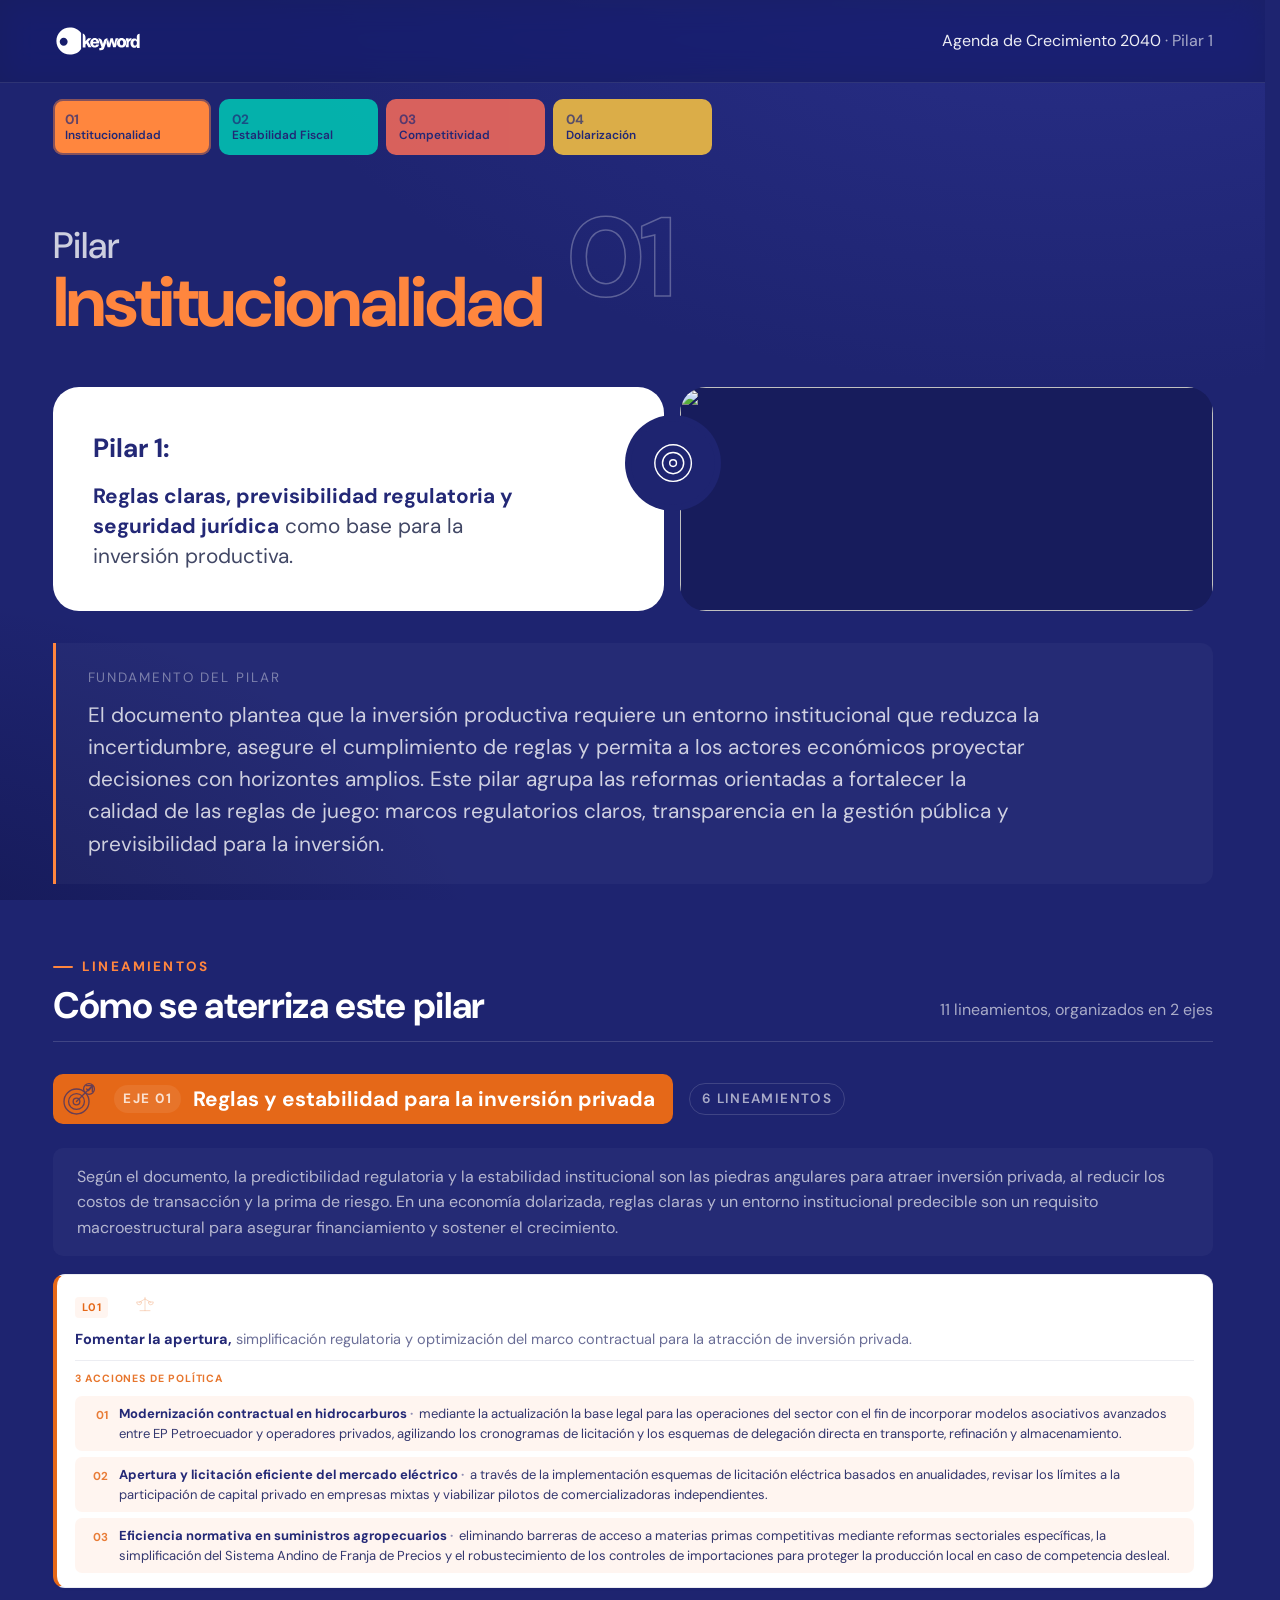
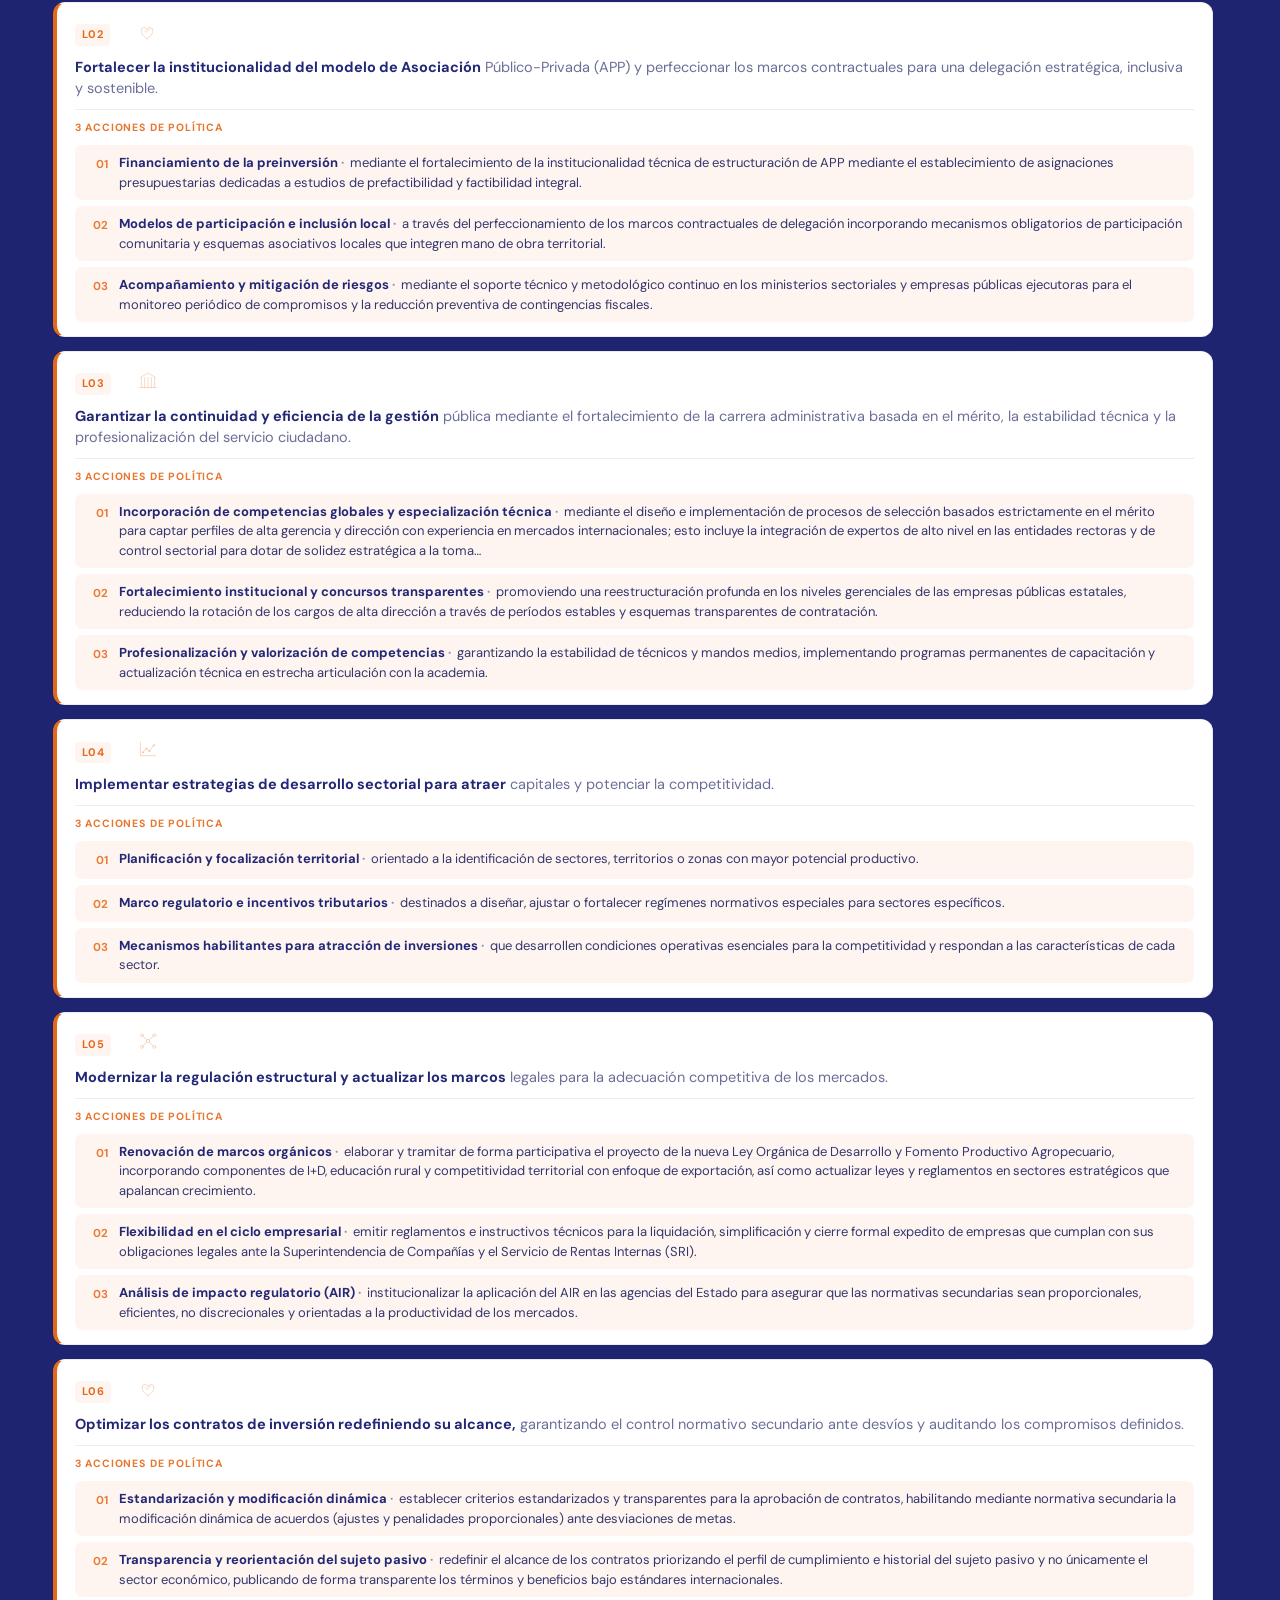
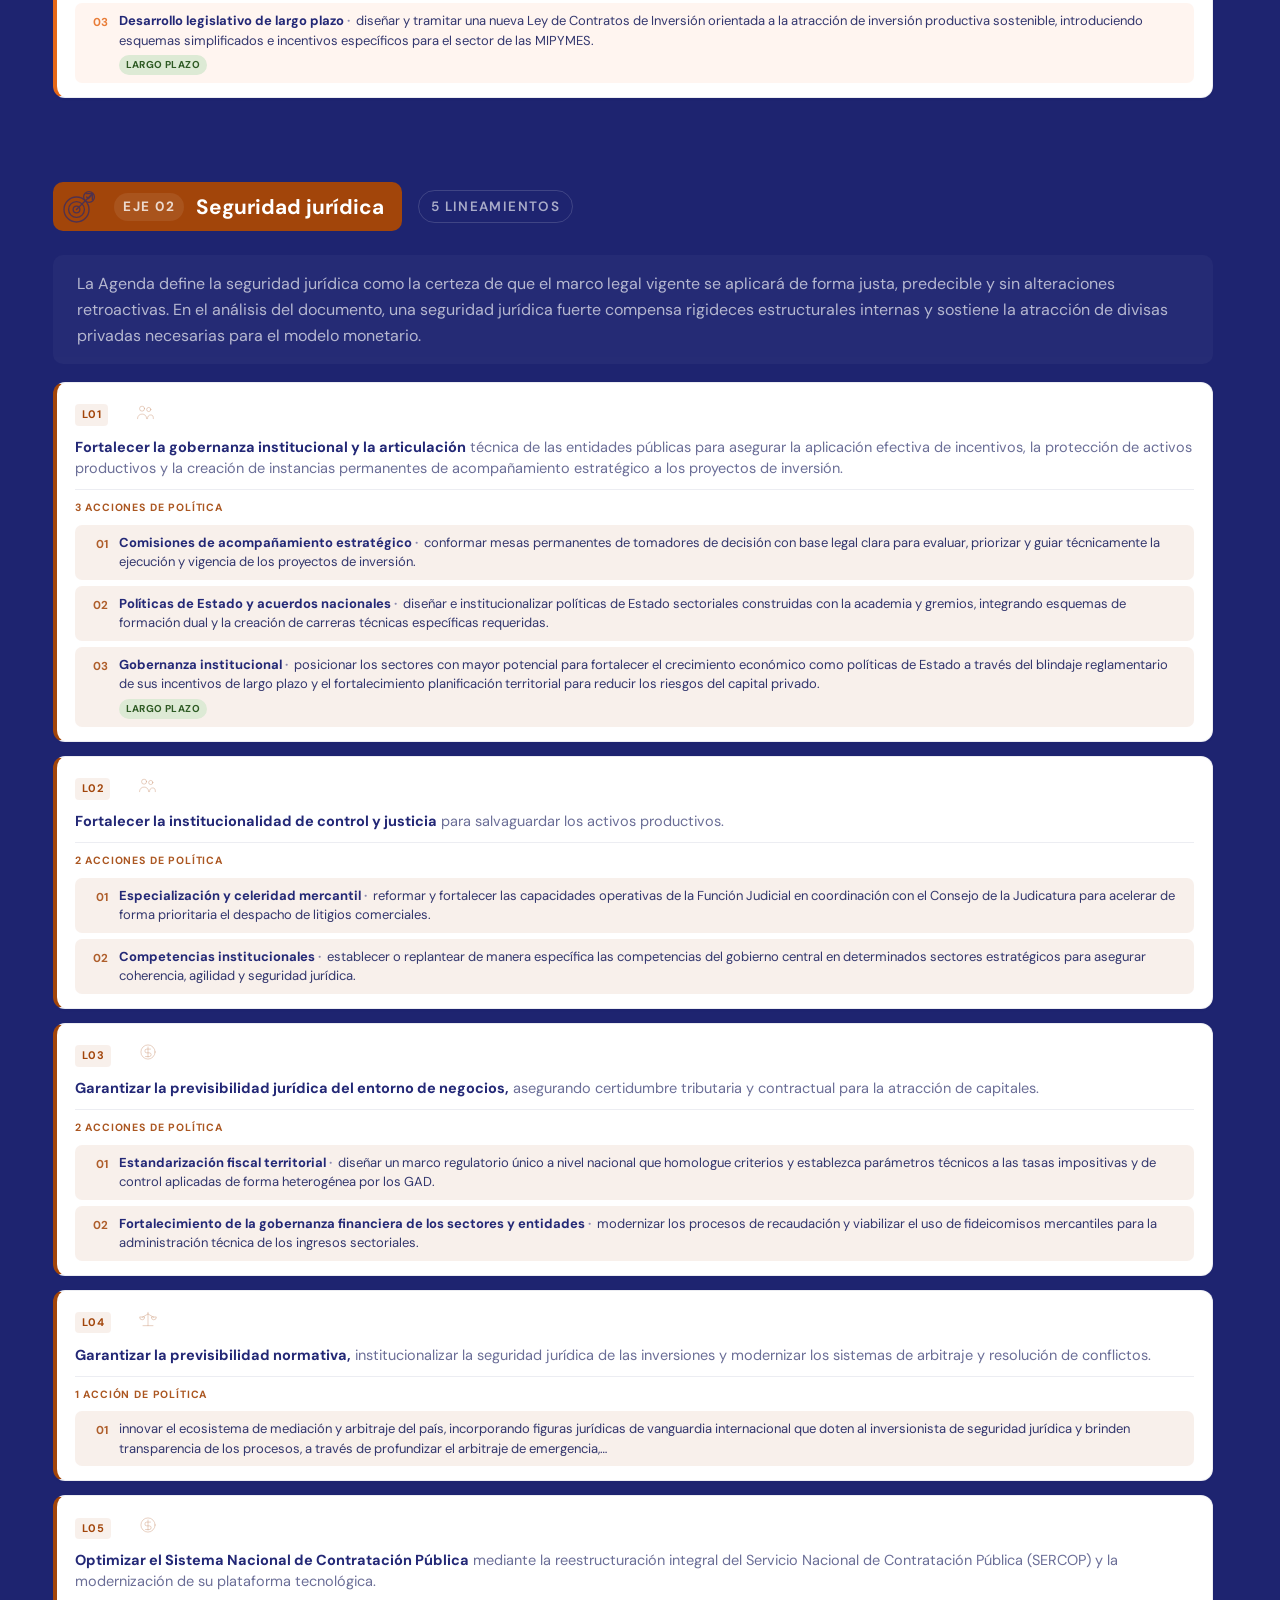
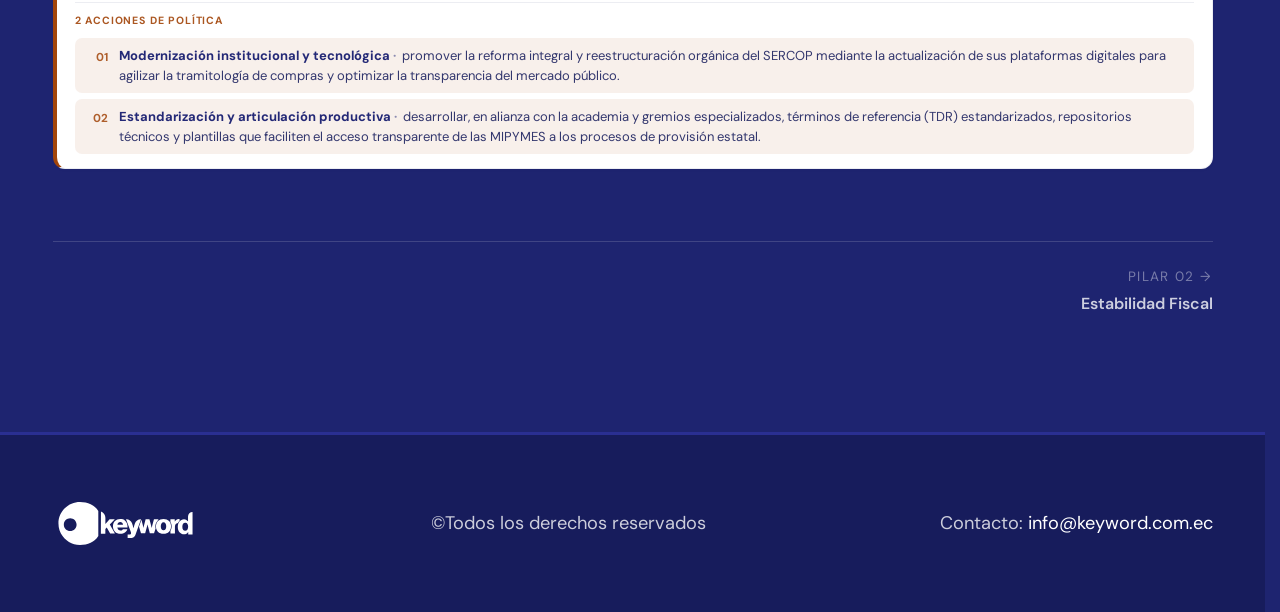
==== commit d255bdfa: "Add files via upload" ====
--- a/pages/pilar-1.html
+++ b/pages/pilar-1.html
@@ -97,21 +97,21 @@
                 <li class="accion">
                   <span class="accion__num" aria-hidden="true">01</span>
                   <div class="accion__body">
-                    <p class="accion__text"><span class="accion__titulo">Modernización contractual en hidrocarburos</span> mediante la actualización la base legal para las operaciones del sector con el fin de incorporar modelos asociativos avanzados entre EP Petroecuador y operadores privados, agilizando los cronogramas de licitación y los esquemas de delegación directa en transporte, refinación y almacenamiento</p>
-                    
-                  </div>
-                </li>
-                <li class="accion">
-                  <span class="accion__num" aria-hidden="true">02</span>
-                  <div class="accion__body">
-                    <p class="accion__text"><span class="accion__titulo">Apertura y licitación eficiente del mercado eléctrico</span> a través de la implementación esquemas de licitación eléctrica basados en anualidades, revisar los límites a la participación de capital privado en empresas mixtas y viabilizar pilotos de comercializadoras independientes</p>
-                    
-                  </div>
-                </li>
-                <li class="accion">
-                  <span class="accion__num" aria-hidden="true">03</span>
-                  <div class="accion__body">
-                    <p class="accion__text"><span class="accion__titulo">Eficiencia normativa en suministros agropecuarios</span> eliminando barreras de acceso a materias primas competitivas mediante reformas sectoriales específicas, la simplificación del Sistema Andino de Franja de Precios y el robustecimiento de los controles de importaciones para proteger la producción local en caso de competencia desleal</p>
+                    <p class="accion__text"><span class="accion__titulo">Modernización contractual en hidrocarburos</span> mediante la actualización la base legal para las operaciones del sector con el fin de incorporar modelos asociativos avanzados entre EP Petroecuador y operadores privados, agilizando los cronogramas de licitación y los esquemas de delegación directa en transporte, refinación y almacenamiento.</p>
+                    
+                  </div>
+                </li>
+                <li class="accion">
+                  <span class="accion__num" aria-hidden="true">02</span>
+                  <div class="accion__body">
+                    <p class="accion__text"><span class="accion__titulo">Apertura y licitación eficiente del mercado eléctrico</span> a través de la implementación esquemas de licitación eléctrica basados en anualidades, revisar los límites a la participación de capital privado en empresas mixtas y viabilizar pilotos de comercializadoras independientes.</p>
+                    
+                  </div>
+                </li>
+                <li class="accion">
+                  <span class="accion__num" aria-hidden="true">03</span>
+                  <div class="accion__body">
+                    <p class="accion__text"><span class="accion__titulo">Eficiencia normativa en suministros agropecuarios</span> eliminando barreras de acceso a materias primas competitivas mediante reformas sectoriales específicas, la simplificación del Sistema Andino de Franja de Precios y el robustecimiento de los controles de importaciones para proteger la producción local en caso de competencia desleal.</p>
                     
                   </div>
                 </li>
@@ -132,21 +132,21 @@
                 <li class="accion">
                   <span class="accion__num" aria-hidden="true">01</span>
                   <div class="accion__body">
-                    <p class="accion__text"><span class="accion__titulo">Financiamiento de la preinversión</span> mediante el fortalecimiento de la institucionalidad técnica de estructuración de APP mediante el establecimiento de asignaciones presupuestarias dedicadas a estudios de prefactibilidad y factibilidad integral</p>
-                    
-                  </div>
-                </li>
-                <li class="accion">
-                  <span class="accion__num" aria-hidden="true">02</span>
-                  <div class="accion__body">
-                    <p class="accion__text"><span class="accion__titulo">Modelos de participación e inclusión local</span> a través del perfeccionamiento de los marcos contractuales de delegación incorporando mecanismos obligatorios de participación comunitaria y esquemas asociativos locales que integren mano de obra territorial</p>
-                    
-                  </div>
-                </li>
-                <li class="accion">
-                  <span class="accion__num" aria-hidden="true">03</span>
-                  <div class="accion__body">
-                    <p class="accion__text"><span class="accion__titulo">Acompañamiento y mitigación de riesgos</span> mediante el soporte técnico y metodológico continuo en los ministerios sectoriales y empresas públicas ejecutoras para el monitoreo periódico de compromisos y la reducción preventiva de contingencias fiscales</p>
+                    <p class="accion__text"><span class="accion__titulo">Financiamiento de la preinversión</span> mediante el fortalecimiento de la institucionalidad técnica de estructuración de APP mediante el establecimiento de asignaciones presupuestarias dedicadas a estudios de prefactibilidad y factibilidad integral.</p>
+                    
+                  </div>
+                </li>
+                <li class="accion">
+                  <span class="accion__num" aria-hidden="true">02</span>
+                  <div class="accion__body">
+                    <p class="accion__text"><span class="accion__titulo">Modelos de participación e inclusión local</span> a través del perfeccionamiento de los marcos contractuales de delegación incorporando mecanismos obligatorios de participación comunitaria y esquemas asociativos locales que integren mano de obra territorial.</p>
+                    
+                  </div>
+                </li>
+                <li class="accion">
+                  <span class="accion__num" aria-hidden="true">03</span>
+                  <div class="accion__body">
+                    <p class="accion__text"><span class="accion__titulo">Acompañamiento y mitigación de riesgos</span> mediante el soporte técnico y metodológico continuo en los ministerios sectoriales y empresas públicas ejecutoras para el monitoreo periódico de compromisos y la reducción preventiva de contingencias fiscales.</p>
                     
                   </div>
                 </li>
@@ -174,14 +174,14 @@
                 <li class="accion">
                   <span class="accion__num" aria-hidden="true">02</span>
                   <div class="accion__body">
-                    <p class="accion__text"><span class="accion__titulo">Fortalecimiento institucional y concursos transparentes</span> promoviendo una reestructuración profunda en los niveles gerenciales de las empresas públicas estatales, reduciendo la rotación de los cargos de alta dirección a través de períodos estables y esquemas transparentes de contratación</p>
-                    
-                  </div>
-                </li>
-                <li class="accion">
-                  <span class="accion__num" aria-hidden="true">03</span>
-                  <div class="accion__body">
-                    <p class="accion__text"><span class="accion__titulo">Profesionalización y valorización de competencias</span> garantizando la estabilidad de técnicos y mandos medios, implementando programas permanentes de capacitación y actualización técnica en estrecha articulación con la academia</p>
+                    <p class="accion__text"><span class="accion__titulo">Fortalecimiento institucional y concursos transparentes</span> promoviendo una reestructuración profunda en los niveles gerenciales de las empresas públicas estatales, reduciendo la rotación de los cargos de alta dirección a través de períodos estables y esquemas transparentes de contratación.</p>
+                    
+                  </div>
+                </li>
+                <li class="accion">
+                  <span class="accion__num" aria-hidden="true">03</span>
+                  <div class="accion__body">
+                    <p class="accion__text"><span class="accion__titulo">Profesionalización y valorización de competencias</span> garantizando la estabilidad de técnicos y mandos medios, implementando programas permanentes de capacitación y actualización técnica en estrecha articulación con la academia.</p>
                     
                   </div>
                 </li>
@@ -202,21 +202,21 @@
                 <li class="accion">
                   <span class="accion__num" aria-hidden="true">01</span>
                   <div class="accion__body">
-                    <p class="accion__text"><span class="accion__titulo">Planificación y focalización territorial</span> orientado a la identificación de sectores, territorios o zonas con mayor potencial productivo</p>
-                    
-                  </div>
-                </li>
-                <li class="accion">
-                  <span class="accion__num" aria-hidden="true">02</span>
-                  <div class="accion__body">
-                    <p class="accion__text"><span class="accion__titulo">Marco regulatorio e incentivos tributarios</span> destinados a diseñar, ajustar o fortalecer regímenes normativos especiales para sectores específicos</p>
-                    
-                  </div>
-                </li>
-                <li class="accion">
-                  <span class="accion__num" aria-hidden="true">03</span>
-                  <div class="accion__body">
-                    <p class="accion__text"><span class="accion__titulo">Mecanismos habilitantes para atracción de inversiones</span> que desarrollen condiciones operativas esenciales para la competitividad y respondan a las características de cada sector</p>
+                    <p class="accion__text"><span class="accion__titulo">Planificación y focalización territorial</span> orientado a la identificación de sectores, territorios o zonas con mayor potencial productivo.</p>
+                    
+                  </div>
+                </li>
+                <li class="accion">
+                  <span class="accion__num" aria-hidden="true">02</span>
+                  <div class="accion__body">
+                    <p class="accion__text"><span class="accion__titulo">Marco regulatorio e incentivos tributarios</span> destinados a diseñar, ajustar o fortalecer regímenes normativos especiales para sectores específicos.</p>
+                    
+                  </div>
+                </li>
+                <li class="accion">
+                  <span class="accion__num" aria-hidden="true">03</span>
+                  <div class="accion__body">
+                    <p class="accion__text"><span class="accion__titulo">Mecanismos habilitantes para atracción de inversiones</span> que desarrollen condiciones operativas esenciales para la competitividad y respondan a las características de cada sector.</p>
                     
                   </div>
                 </li>
@@ -237,21 +237,21 @@
                 <li class="accion">
                   <span class="accion__num" aria-hidden="true">01</span>
                   <div class="accion__body">
-                    <p class="accion__text"><span class="accion__titulo">Renovación de marcos orgánicos</span> elaborar y tramitar de forma participativa el proyecto de la nueva Ley Orgánica de Desarrollo y Fomento Productivo Agropecuario, incorporando componentes de I+D, educación rural y competitividad territorial con enfoque de exportación, así como actualizar leyes y reglamentos en sectores estratégicos que apalancan crecimiento</p>
-                    
-                  </div>
-                </li>
-                <li class="accion">
-                  <span class="accion__num" aria-hidden="true">02</span>
-                  <div class="accion__body">
-                    <p class="accion__text"><span class="accion__titulo">Flexibilidad en el ciclo empresarial</span> emitir reglamentos e instructivos técnicos para la liquidación, simplificación y cierre formal expedito de empresas que cumplan con sus obligaciones legales ante la Superintendencia de Compañías y el Servicio de Rentas Internas (SRI)</p>
-                    
-                  </div>
-                </li>
-                <li class="accion">
-                  <span class="accion__num" aria-hidden="true">03</span>
-                  <div class="accion__body">
-                    <p class="accion__text"><span class="accion__titulo">Análisis de impacto regulatorio (AIR)</span> institucionalizar la aplicación del AIR en las agencias del Estado para asegurar que las normativas secundarias sean proporcionales, eficientes, no discrecionales y orientadas a la productividad de los mercados</p>
+                    <p class="accion__text"><span class="accion__titulo">Renovación de marcos orgánicos</span> elaborar y tramitar de forma participativa el proyecto de la nueva Ley Orgánica de Desarrollo y Fomento Productivo Agropecuario, incorporando componentes de I+D, educación rural y competitividad territorial con enfoque de exportación, así como actualizar leyes y reglamentos en sectores estratégicos que apalancan crecimiento.</p>
+                    
+                  </div>
+                </li>
+                <li class="accion">
+                  <span class="accion__num" aria-hidden="true">02</span>
+                  <div class="accion__body">
+                    <p class="accion__text"><span class="accion__titulo">Flexibilidad en el ciclo empresarial</span> emitir reglamentos e instructivos técnicos para la liquidación, simplificación y cierre formal expedito de empresas que cumplan con sus obligaciones legales ante la Superintendencia de Compañías y el Servicio de Rentas Internas (SRI).</p>
+                    
+                  </div>
+                </li>
+                <li class="accion">
+                  <span class="accion__num" aria-hidden="true">03</span>
+                  <div class="accion__body">
+                    <p class="accion__text"><span class="accion__titulo">Análisis de impacto regulatorio (AIR)</span> institucionalizar la aplicación del AIR en las agencias del Estado para asegurar que las normativas secundarias sean proporcionales, eficientes, no discrecionales y orientadas a la productividad de los mercados.</p>
                     
                   </div>
                 </li>
@@ -272,21 +272,21 @@
                 <li class="accion">
                   <span class="accion__num" aria-hidden="true">01</span>
                   <div class="accion__body">
-                    <p class="accion__text"><span class="accion__titulo">Estandarización y modificación dinámica</span> establecer criterios estandarizados y transparentes para la aprobación de contratos, habilitando mediante normativa secundaria la modificación dinámica de acuerdos (ajustes y penalidades proporcionales) ante desviaciones de metas</p>
-                    
-                  </div>
-                </li>
-                <li class="accion">
-                  <span class="accion__num" aria-hidden="true">02</span>
-                  <div class="accion__body">
-                    <p class="accion__text"><span class="accion__titulo">Transparencia y reorientación del sujeto pasivo</span> redefinir el alcance de los contratos priorizando el perfil de cumplimiento e historial del sujeto pasivo y no únicamente el sector económico, publicando de forma transparente los términos y beneficios bajo estándares internacionales</p>
-                    
-                  </div>
-                </li>
-                <li class="accion">
-                  <span class="accion__num" aria-hidden="true">03</span>
-                  <div class="accion__body">
-                    <p class="accion__text"><span class="accion__titulo">Desarrollo legislativo de largo plazo</span> diseñar y tramitar una nueva Ley de Contratos de Inversión orientada a la atracción de inversión productiva sostenible, introduciendo esquemas simplificados e incentivos específicos para el sector de las MIPYMES</p>
+                    <p class="accion__text"><span class="accion__titulo">Estandarización y modificación dinámica</span> establecer criterios estandarizados y transparentes para la aprobación de contratos, habilitando mediante normativa secundaria la modificación dinámica de acuerdos (ajustes y penalidades proporcionales) ante desviaciones de metas.</p>
+                    
+                  </div>
+                </li>
+                <li class="accion">
+                  <span class="accion__num" aria-hidden="true">02</span>
+                  <div class="accion__body">
+                    <p class="accion__text"><span class="accion__titulo">Transparencia y reorientación del sujeto pasivo</span> redefinir el alcance de los contratos priorizando el perfil de cumplimiento e historial del sujeto pasivo y no únicamente el sector económico, publicando de forma transparente los términos y beneficios bajo estándares internacionales.</p>
+                    
+                  </div>
+                </li>
+                <li class="accion">
+                  <span class="accion__num" aria-hidden="true">03</span>
+                  <div class="accion__body">
+                    <p class="accion__text"><span class="accion__titulo">Desarrollo legislativo de largo plazo</span> diseñar y tramitar una nueva Ley de Contratos de Inversión orientada a la atracción de inversión productiva sostenible, introduciendo esquemas simplificados e incentivos específicos para el sector de las MIPYMES.</p>
                     <div class="accion__chips"><span class="accion__chip accion__chip--largo">Largo plazo</span></div>
                   </div>
                 </li>
@@ -317,21 +317,21 @@
                 <li class="accion">
                   <span class="accion__num" aria-hidden="true">01</span>
                   <div class="accion__body">
-                    <p class="accion__text"><span class="accion__titulo">Comisiones de acompañamiento estratégico</span> conformar mesas permanentes de tomadores de decisión con base legal clara para evaluar, priorizar y guiar técnicamente la ejecución y vigencia de los proyectos de inversión</p>
-                    
-                  </div>
-                </li>
-                <li class="accion">
-                  <span class="accion__num" aria-hidden="true">02</span>
-                  <div class="accion__body">
-                    <p class="accion__text"><span class="accion__titulo">Políticas de Estado y acuerdos nacionales</span> diseñar e institucionalizar políticas de Estado sectoriales construidas con la academia y gremios, integrando esquemas de formación dual y la creación de carreras técnicas específicas requeridas</p>
-                    
-                  </div>
-                </li>
-                <li class="accion">
-                  <span class="accion__num" aria-hidden="true">03</span>
-                  <div class="accion__body">
-                    <p class="accion__text"><span class="accion__titulo">Gobernanza institucional</span> posicionar los sectores con mayor potencial para fortalecer el crecimiento económico como políticas de Estado a través del blindaje reglamentario de sus incentivos de largo plazo y el fortalecimiento planificación territorial para reducir los riesgos del capital privado</p>
+                    <p class="accion__text"><span class="accion__titulo">Comisiones de acompañamiento estratégico</span> conformar mesas permanentes de tomadores de decisión con base legal clara para evaluar, priorizar y guiar técnicamente la ejecución y vigencia de los proyectos de inversión.</p>
+                    
+                  </div>
+                </li>
+                <li class="accion">
+                  <span class="accion__num" aria-hidden="true">02</span>
+                  <div class="accion__body">
+                    <p class="accion__text"><span class="accion__titulo">Políticas de Estado y acuerdos nacionales</span> diseñar e institucionalizar políticas de Estado sectoriales construidas con la academia y gremios, integrando esquemas de formación dual y la creación de carreras técnicas específicas requeridas.</p>
+                    
+                  </div>
+                </li>
+                <li class="accion">
+                  <span class="accion__num" aria-hidden="true">03</span>
+                  <div class="accion__body">
+                    <p class="accion__text"><span class="accion__titulo">Gobernanza institucional</span> posicionar los sectores con mayor potencial para fortalecer el crecimiento económico como políticas de Estado a través del blindaje reglamentario de sus incentivos de largo plazo y el fortalecimiento planificación territorial para reducir los riesgos del capital privado.</p>
                     <div class="accion__chips"><span class="accion__chip accion__chip--largo">Largo plazo</span></div>
                   </div>
                 </li>
@@ -352,14 +352,14 @@
                 <li class="accion">
                   <span class="accion__num" aria-hidden="true">01</span>
                   <div class="accion__body">
-                    <p class="accion__text"><span class="accion__titulo">Especialización y celeridad mercantil</span> reformar y fortalecer las capacidades operativas de la Función Judicial en coordinación con el Consejo de la Judicatura para acelerar de forma prioritaria el despacho de litigios comerciales</p>
-                    
-                  </div>
-                </li>
-                <li class="accion">
-                  <span class="accion__num" aria-hidden="true">02</span>
-                  <div class="accion__body">
-                    <p class="accion__text"><span class="accion__titulo">Competencias institucionales</span> establecer o replantear de manera específica las competencias del gobierno central en determinados sectores estratégicos para asegurar coherencia, agilidad y seguridad jurídica</p>
+                    <p class="accion__text"><span class="accion__titulo">Especialización y celeridad mercantil</span> reformar y fortalecer las capacidades operativas de la Función Judicial en coordinación con el Consejo de la Judicatura para acelerar de forma prioritaria el despacho de litigios comerciales.</p>
+                    
+                  </div>
+                </li>
+                <li class="accion">
+                  <span class="accion__num" aria-hidden="true">02</span>
+                  <div class="accion__body">
+                    <p class="accion__text"><span class="accion__titulo">Competencias institucionales</span> establecer o replantear de manera específica las competencias del gobierno central en determinados sectores estratégicos para asegurar coherencia, agilidad y seguridad jurídica.</p>
                     
                   </div>
                 </li>
@@ -380,14 +380,14 @@
                 <li class="accion">
                   <span class="accion__num" aria-hidden="true">01</span>
                   <div class="accion__body">
-                    <p class="accion__text"><span class="accion__titulo">Estandarización fiscal territorial</span> diseñar un marco regulatorio único a nivel nacional que homologue criterios y establezca parámetros técnicos a las tasas impositivas y de control aplicadas de forma heterogénea por los GAD</p>
-                    
-                  </div>
-                </li>
-                <li class="accion">
-                  <span class="accion__num" aria-hidden="true">02</span>
-                  <div class="accion__body">
-                    <p class="accion__text"><span class="accion__titulo">Fortalecimiento de la gobernanza financiera de los sectores y entidades</span> modernizar los procesos de recaudación y viabilizar el uso de fideicomisos mercantiles para la administración técnica de los ingresos sectoriales</p>
+                    <p class="accion__text"><span class="accion__titulo">Estandarización fiscal territorial</span> diseñar un marco regulatorio único a nivel nacional que homologue criterios y establezca parámetros técnicos a las tasas impositivas y de control aplicadas de forma heterogénea por los GAD.</p>
+                    
+                  </div>
+                </li>
+                <li class="accion">
+                  <span class="accion__num" aria-hidden="true">02</span>
+                  <div class="accion__body">
+                    <p class="accion__text"><span class="accion__titulo">Fortalecimiento de la gobernanza financiera de los sectores y entidades</span> modernizar los procesos de recaudación y viabilizar el uso de fideicomisos mercantiles para la administración técnica de los ingresos sectoriales.</p>
                     
                   </div>
                 </li>
@@ -429,14 +429,14 @@
                 <li class="accion">
                   <span class="accion__num" aria-hidden="true">01</span>
                   <div class="accion__body">
-                    <p class="accion__text"><span class="accion__titulo">Modernización institucional y tecnológica</span> promover la reforma integral y reestructuración orgánica del SERCOP mediante la actualización de sus plataformas digitales para agilizar la tramitología de compras y optimizar la transparencia del mercado público</p>
-                    
-                  </div>
-                </li>
-                <li class="accion">
-                  <span class="accion__num" aria-hidden="true">02</span>
-                  <div class="accion__body">
-                    <p class="accion__text"><span class="accion__titulo">Estandarización y articulación productiva</span> desarrollar, en alianza con la academia y gremios especializados, términos de referencia (TDR) estandarizados, repositorios técnicos y plantillas que faciliten el acceso transparente de las MIPYMES a los procesos de provisión estatal</p>
+                    <p class="accion__text"><span class="accion__titulo">Modernización institucional y tecnológica</span> promover la reforma integral y reestructuración orgánica del SERCOP mediante la actualización de sus plataformas digitales para agilizar la tramitología de compras y optimizar la transparencia del mercado público.</p>
+                    
+                  </div>
+                </li>
+                <li class="accion">
+                  <span class="accion__num" aria-hidden="true">02</span>
+                  <div class="accion__body">
+                    <p class="accion__text"><span class="accion__titulo">Estandarización y articulación productiva</span> desarrollar, en alianza con la academia y gremios especializados, términos de referencia (TDR) estandarizados, repositorios técnicos y plantillas que faciliten el acceso transparente de las MIPYMES a los procesos de provisión estatal.</p>
                     
                   </div>
                 </li>
--- a/css/styles.css
+++ b/css/styles.css
@@ -571,18 +571,53 @@
   position: relative;
   z-index: 1;
   margin-top: auto;
-  font-size: var(--fs-xs);
-  font-weight: 700;
+  display: flex;
+  flex-direction: column;
+  align-items: flex-start;
+  gap: 6px;
+}
+/* Pill principal: acción explícita "Explorar pilar →" */
+.obj-cover__cta-pill {
+  display: inline-flex;
+  align-items: center;
+  gap: 6px;
+  padding: 7px 13px 7px 14px;
+  background: var(--ink);
+  color: var(--white);
+  border-radius: 999px;
+  font-family: "DM Sans", sans-serif;
+  font-size: 12px;
+  font-weight: 700;
+  letter-spacing: 0.04em;
+  transition: background var(--t-fast) var(--ease),
+              transform var(--t-fast) var(--ease);
+}
+.obj-cover__cta-pill svg {
+  width: 14px;
+  height: 14px;
+  transition: transform var(--t-fast) var(--ease);
+}
+.obj-cover:hover .obj-cover__cta-pill,
+.obj-cover:focus-visible .obj-cover__cta-pill {
+  background: var(--indigo-deep);
+  transform: translateY(-1px);
+}
+.obj-cover:hover .obj-cover__cta-pill svg,
+.obj-cover:focus-visible .obj-cover__cta-pill svg {
+  transform: translateX(3px);
+}
+/* Meta abajo: "N lineamientos" en tono secundario */
+.obj-cover__meta {
+  font-family: "DM Sans", sans-serif;
+  font-size: 11px;
+  font-weight: 600;
   letter-spacing: 0.06em;
   color: var(--ink);
-  opacity: 0.75;
-  transition: opacity var(--t-fast) var(--ease), transform var(--t-fast) var(--ease);
-}
-.obj-cover:hover .obj-cover__cta,
-.obj-cover:focus-visible .obj-cover__cta {
-  opacity: 1;
-  transform: translateX(2px);
-}
+  opacity: 0.6;
+  text-transform: uppercase;
+}
+.obj-cover:hover .obj-cover__meta,
+.obj-cover:focus-visible .obj-cover__meta { opacity: 0.85; }
 
 .obj-cover__photo {
   flex: 1;
@@ -1557,12 +1592,23 @@
   background: rgba(255,255,255,0.03);
   border: 1px solid var(--t-15);
   border-radius: 14px;
+  display: flex;
+  flex-direction: column;
 }
 .rfblock__title {
   font-size: var(--fs-md);
   color: var(--white);
   font-weight: 600;
-  margin-bottom: 0.6rem;
+  line-height: 1.3;
+  /* box-sizing content-box es intencional: el sitio usa border-box
+     globalmente, pero aquí necesitamos que min-height reserve EL
+     ESPACIO DEL TEXTO puro (2 líneas), y que el padding-bottom + el
+     border-bottom se sumen encima. De lo contrario, con border-box, el
+     min-height se consume en padding y no alcanza para 2 líneas
+     completas — esto era exactamente el bug de alineación reportado. */
+  box-sizing: content-box;
+  min-height: calc(1.3em * 2);
+  margin: 0 0 0.6rem;
   padding-bottom: 0.6rem;
   border-bottom: 2px solid var(--orange);
 }
@@ -1806,9 +1852,15 @@
 .phase__grid--stacked {
   display: grid;
   grid-template-columns: 1fr;
+  grid-auto-rows: auto;  /* rompe el 1fr heredado que igualaba alturas */
   gap: 14px;
   margin-top: 18px;
-}
+  align-items: start;    /* cada card se ajusta a su contenido, no estira */
+}
+.phase__grid--stacked::before { display: none; }  /* sin regla vertical */
+
+/* En el layout apilado el body ya no necesita crecer para empujar nada */
+.phase__grid--stacked .strat__body { flex: 0 0 auto; }
 
 /* --- Card lineamiento: superficie clara, ribete por eje, denso -- */
 .phase__grid--stacked .strat {
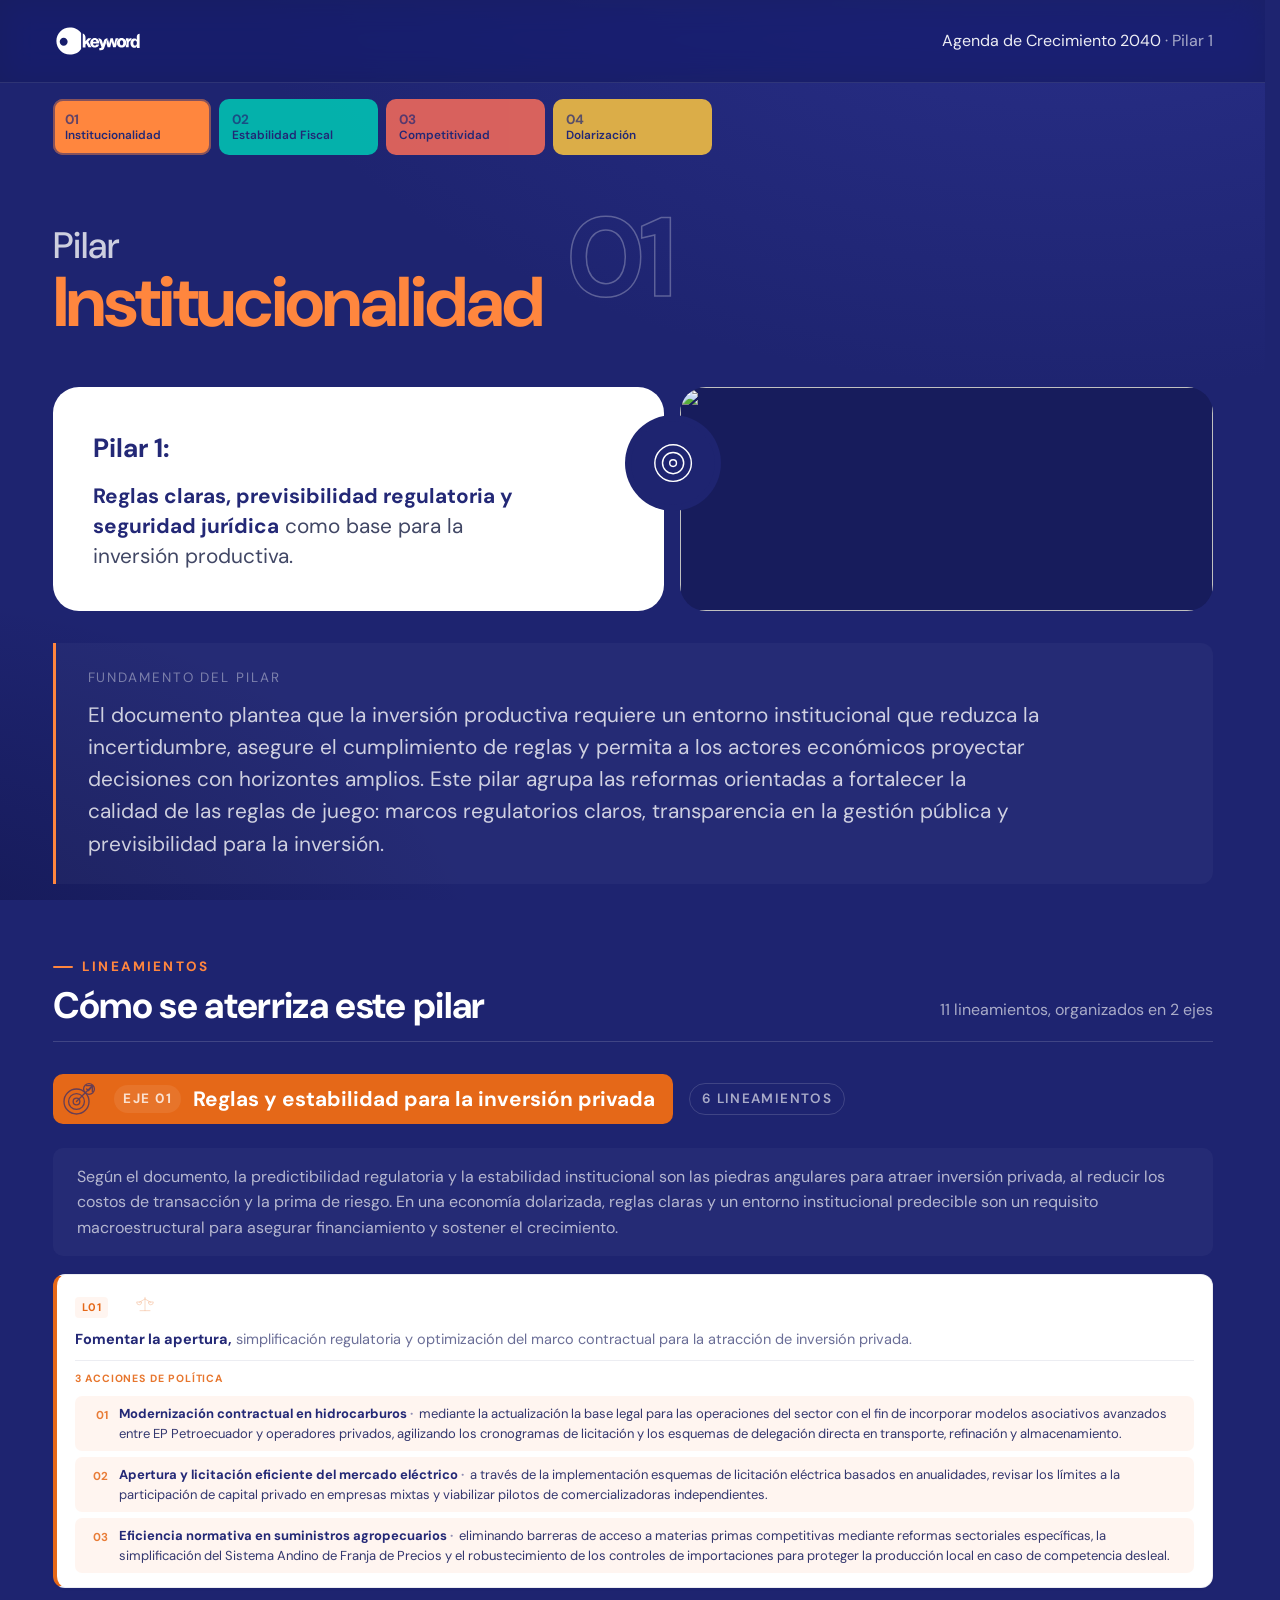
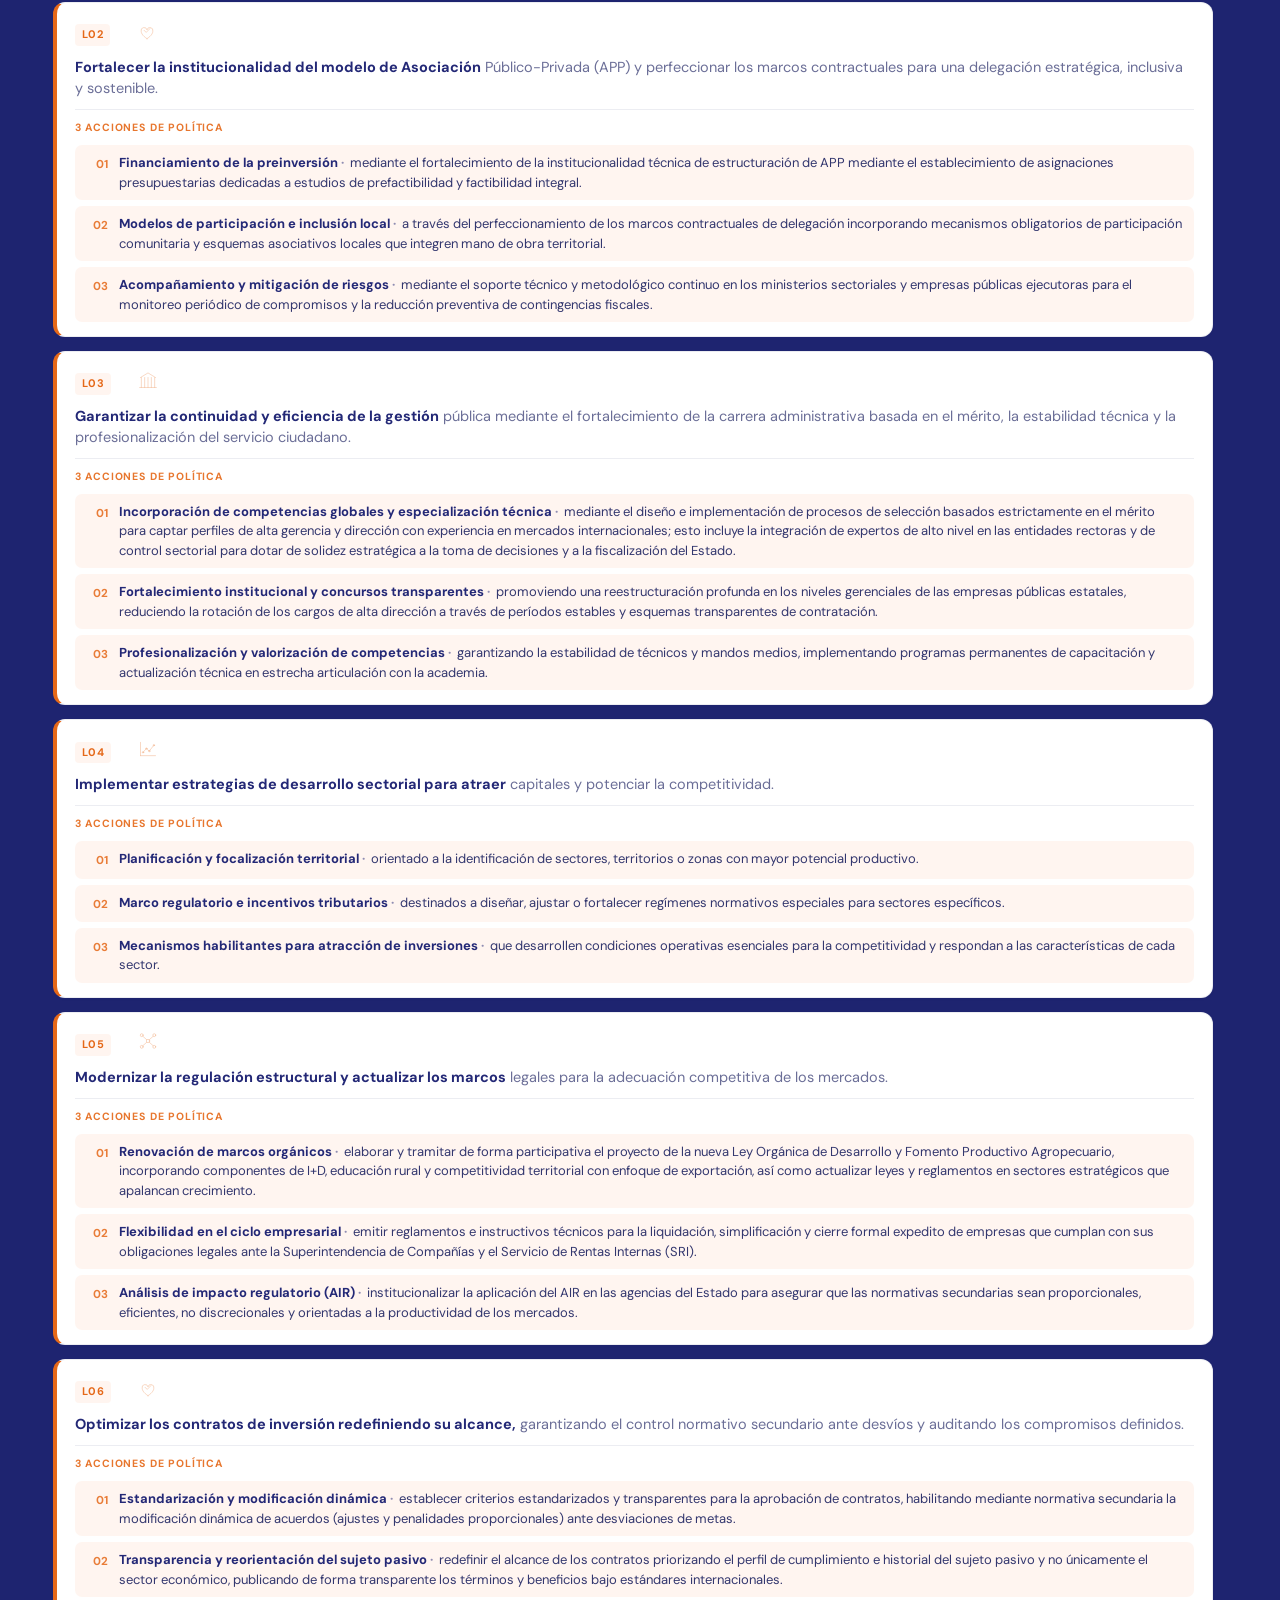
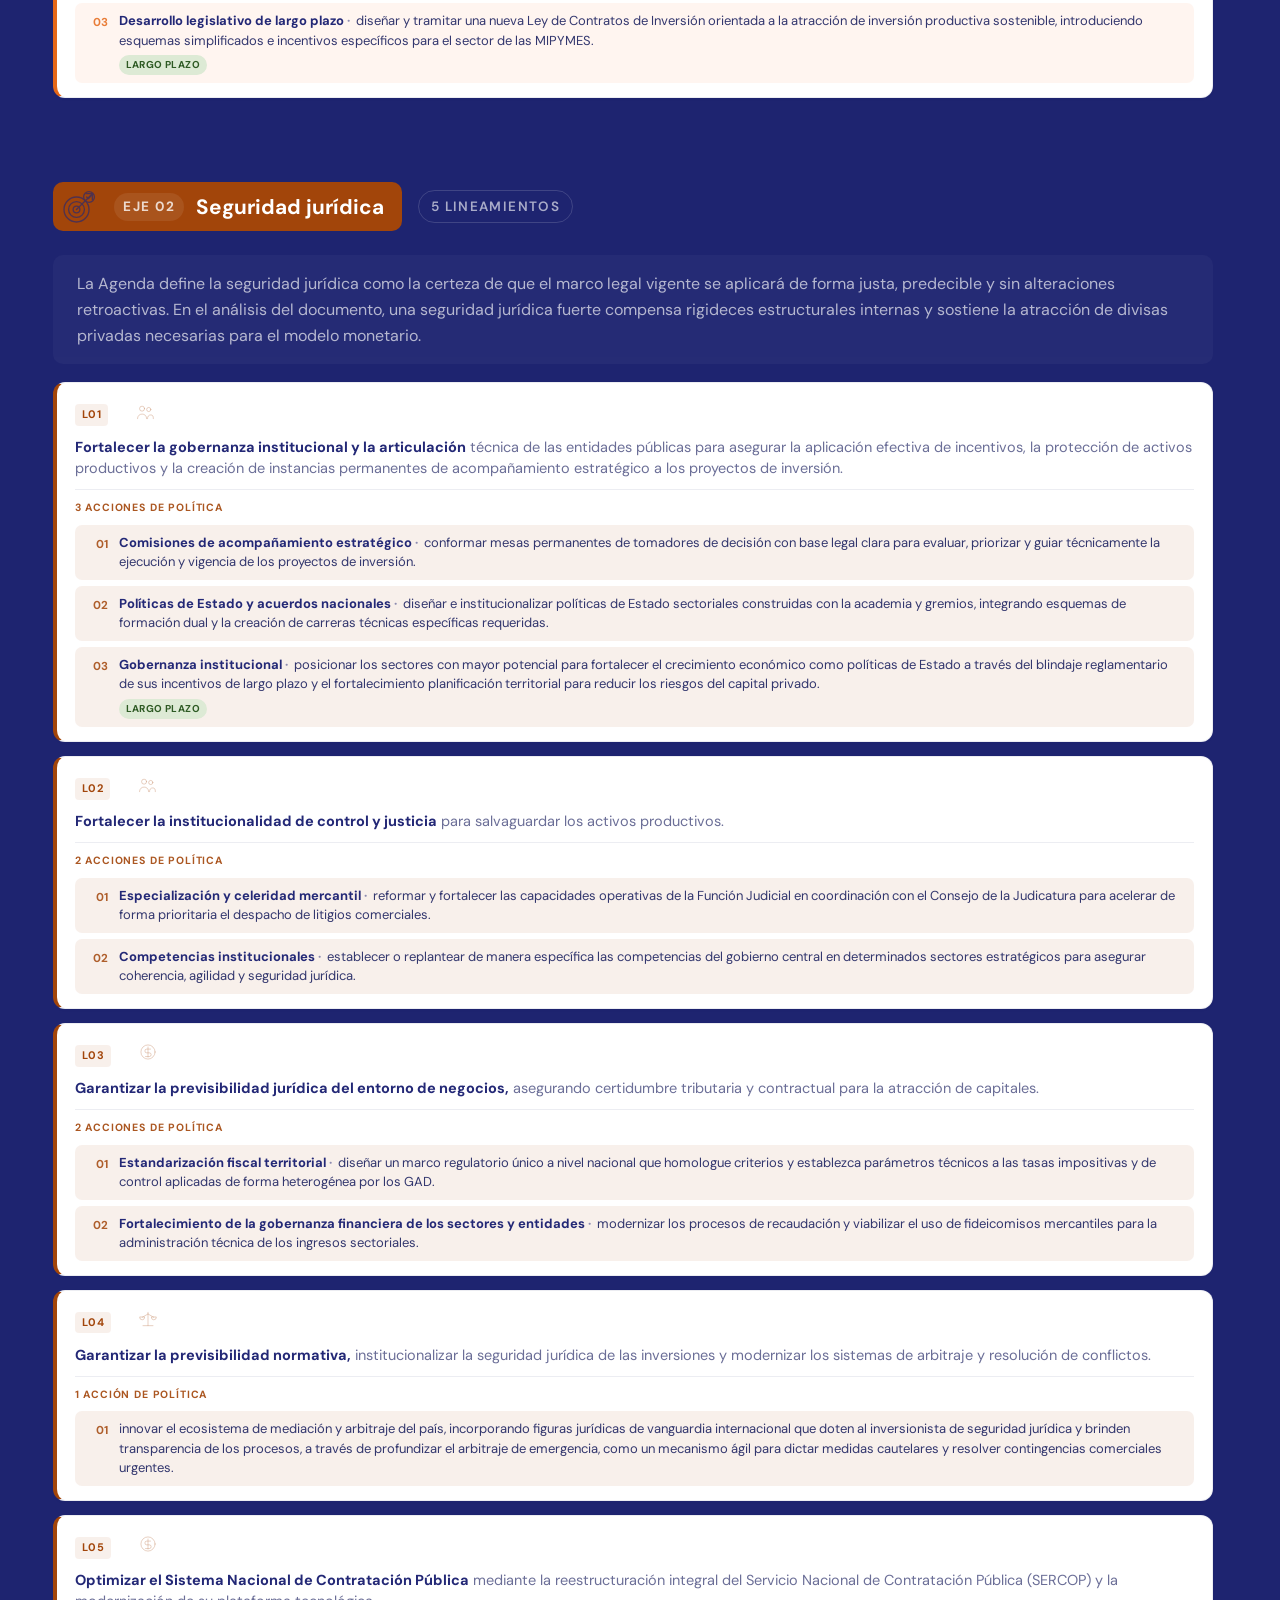
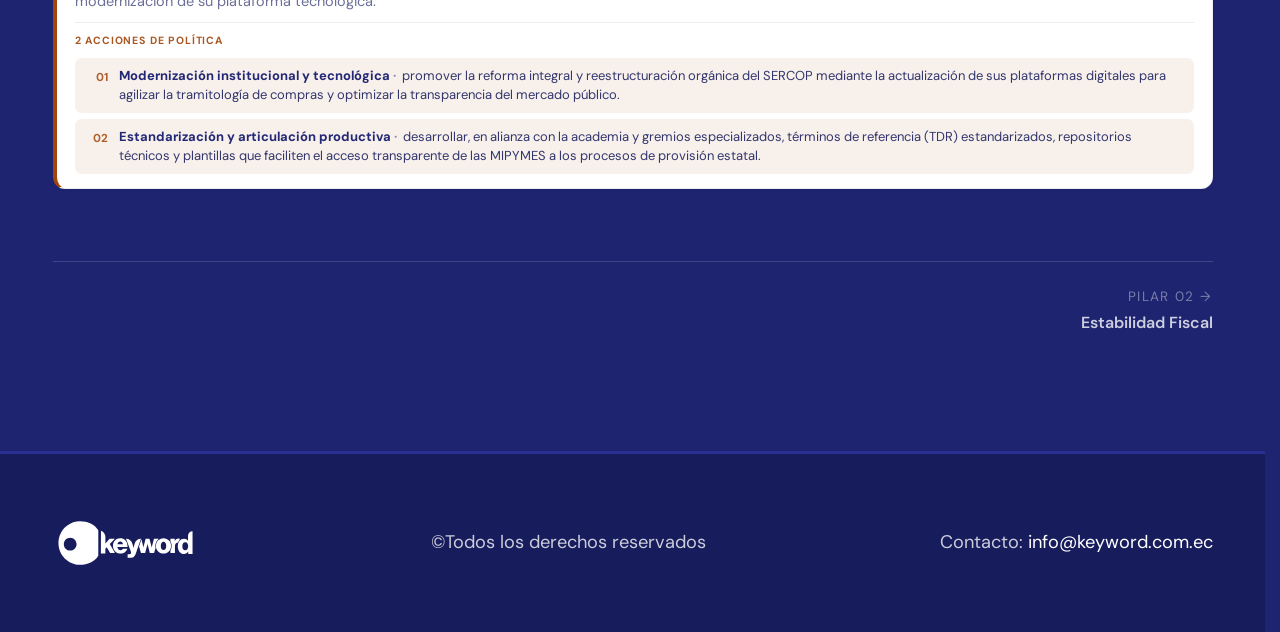
==== commit e8f23141: "Add files via upload" ====
--- a/pages/pilar-1.html
+++ b/pages/pilar-1.html
@@ -167,7 +167,7 @@
                 <li class="accion">
                   <span class="accion__num" aria-hidden="true">01</span>
                   <div class="accion__body">
-                    <p class="accion__text"><span class="accion__titulo">Incorporación de competencias globales y especialización técnica</span> mediante el diseño e implementación de procesos de selección basados estrictamente en el mérito para captar perfiles de alta gerencia y dirección con experiencia en mercados internacionales; esto incluye la integración de expertos de alto nivel en las entidades rectoras y de control sectorial para dotar de solidez estratégica a la toma…</p>
+                    <p class="accion__text"><span class="accion__titulo">Incorporación de competencias globales y especialización técnica</span> mediante el diseño e implementación de procesos de selección basados estrictamente en el mérito para captar perfiles de alta gerencia y dirección con experiencia en mercados internacionales; esto incluye la integración de expertos de alto nivel en las entidades rectoras y de control sectorial para dotar de solidez estratégica a la toma de decisiones y a la fiscalización del Estado.</p>
                     
                   </div>
                 </li>
@@ -408,7 +408,7 @@
                 <li class="accion">
                   <span class="accion__num" aria-hidden="true">01</span>
                   <div class="accion__body">
-                    <p class="accion__text">innovar el ecosistema de mediación y arbitraje del país, incorporando figuras jurídicas de vanguardia internacional que doten al inversionista de seguridad jurídica y brinden transparencia de los procesos, a través de profundizar el arbitraje de emergencia,…</p>
+                    <p class="accion__text">innovar el ecosistema de mediación y arbitraje del país, incorporando figuras jurídicas de vanguardia internacional que doten al inversionista de seguridad jurídica y brinden transparencia de los procesos, a través de profundizar el arbitraje de emergencia, como un mecanismo ágil para dictar medidas cautelares y resolver contingencias comerciales urgentes.</p>
                     
                   </div>
                 </li>
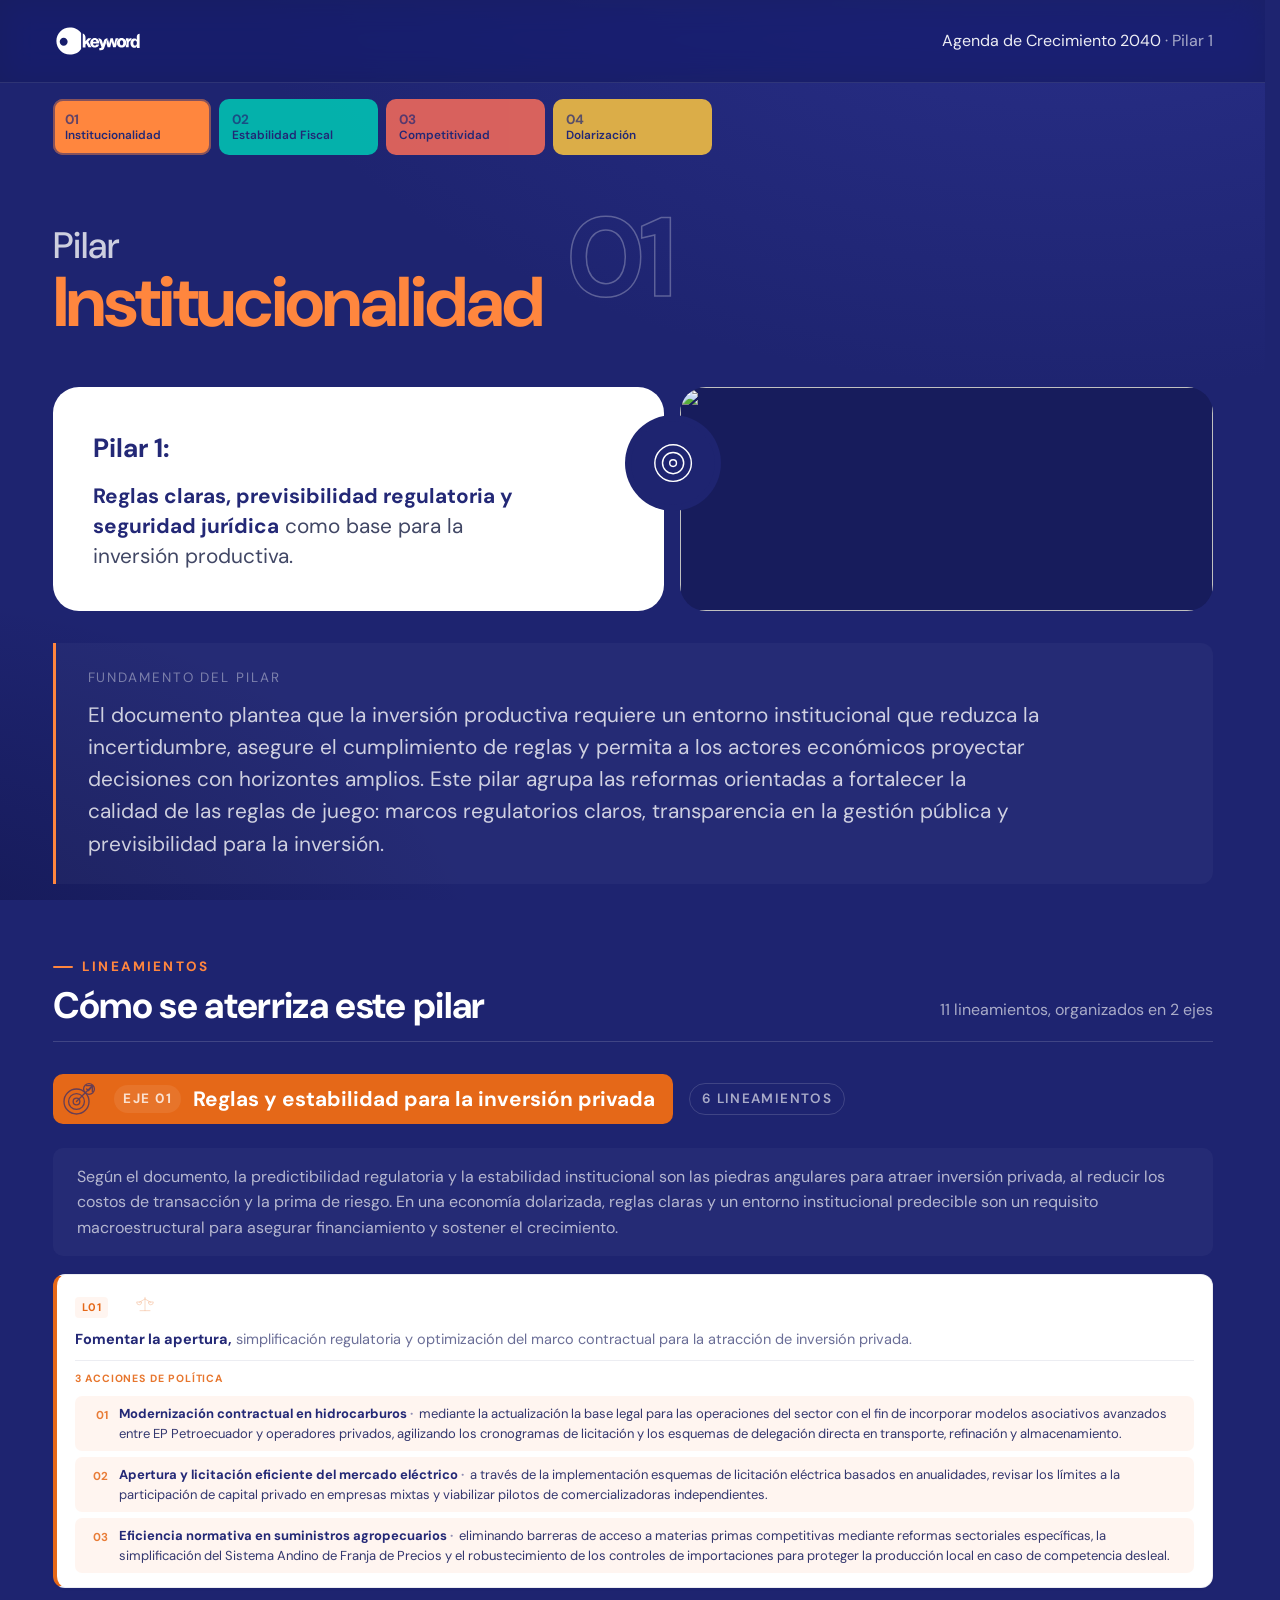
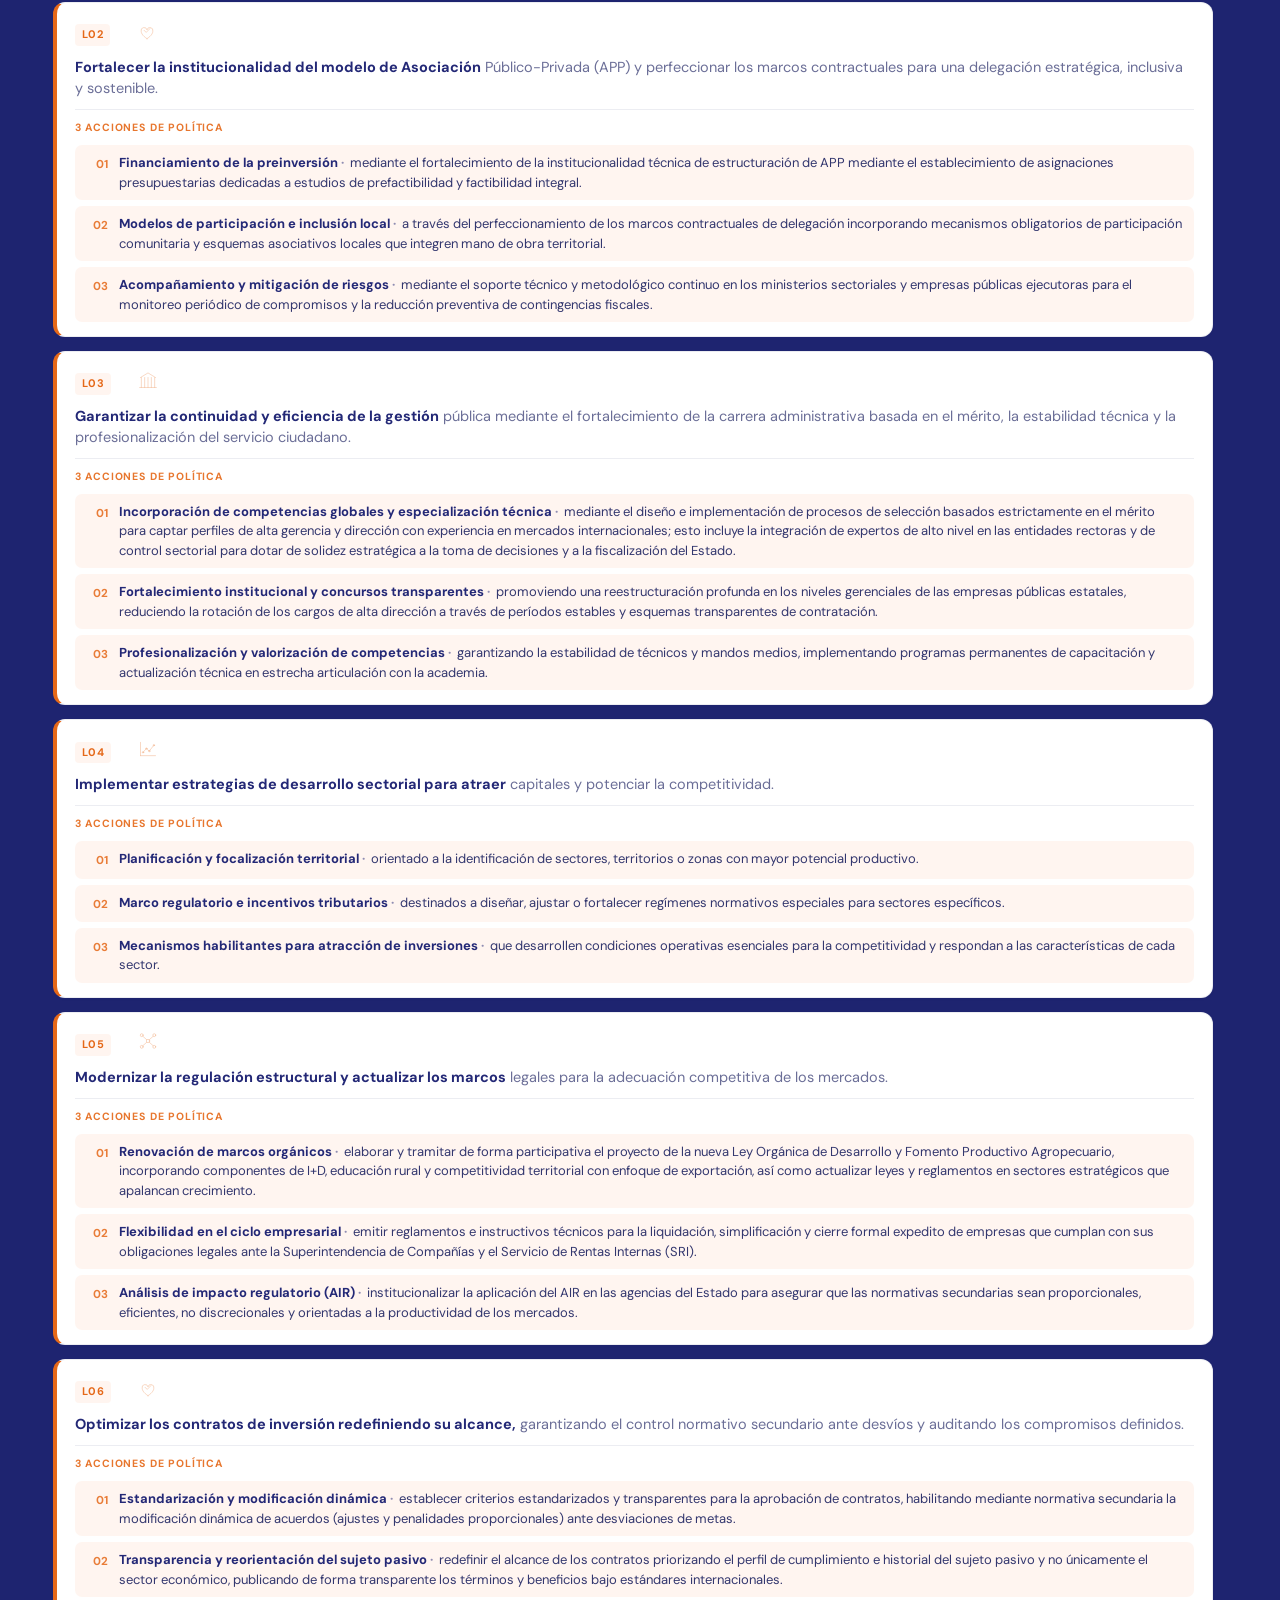
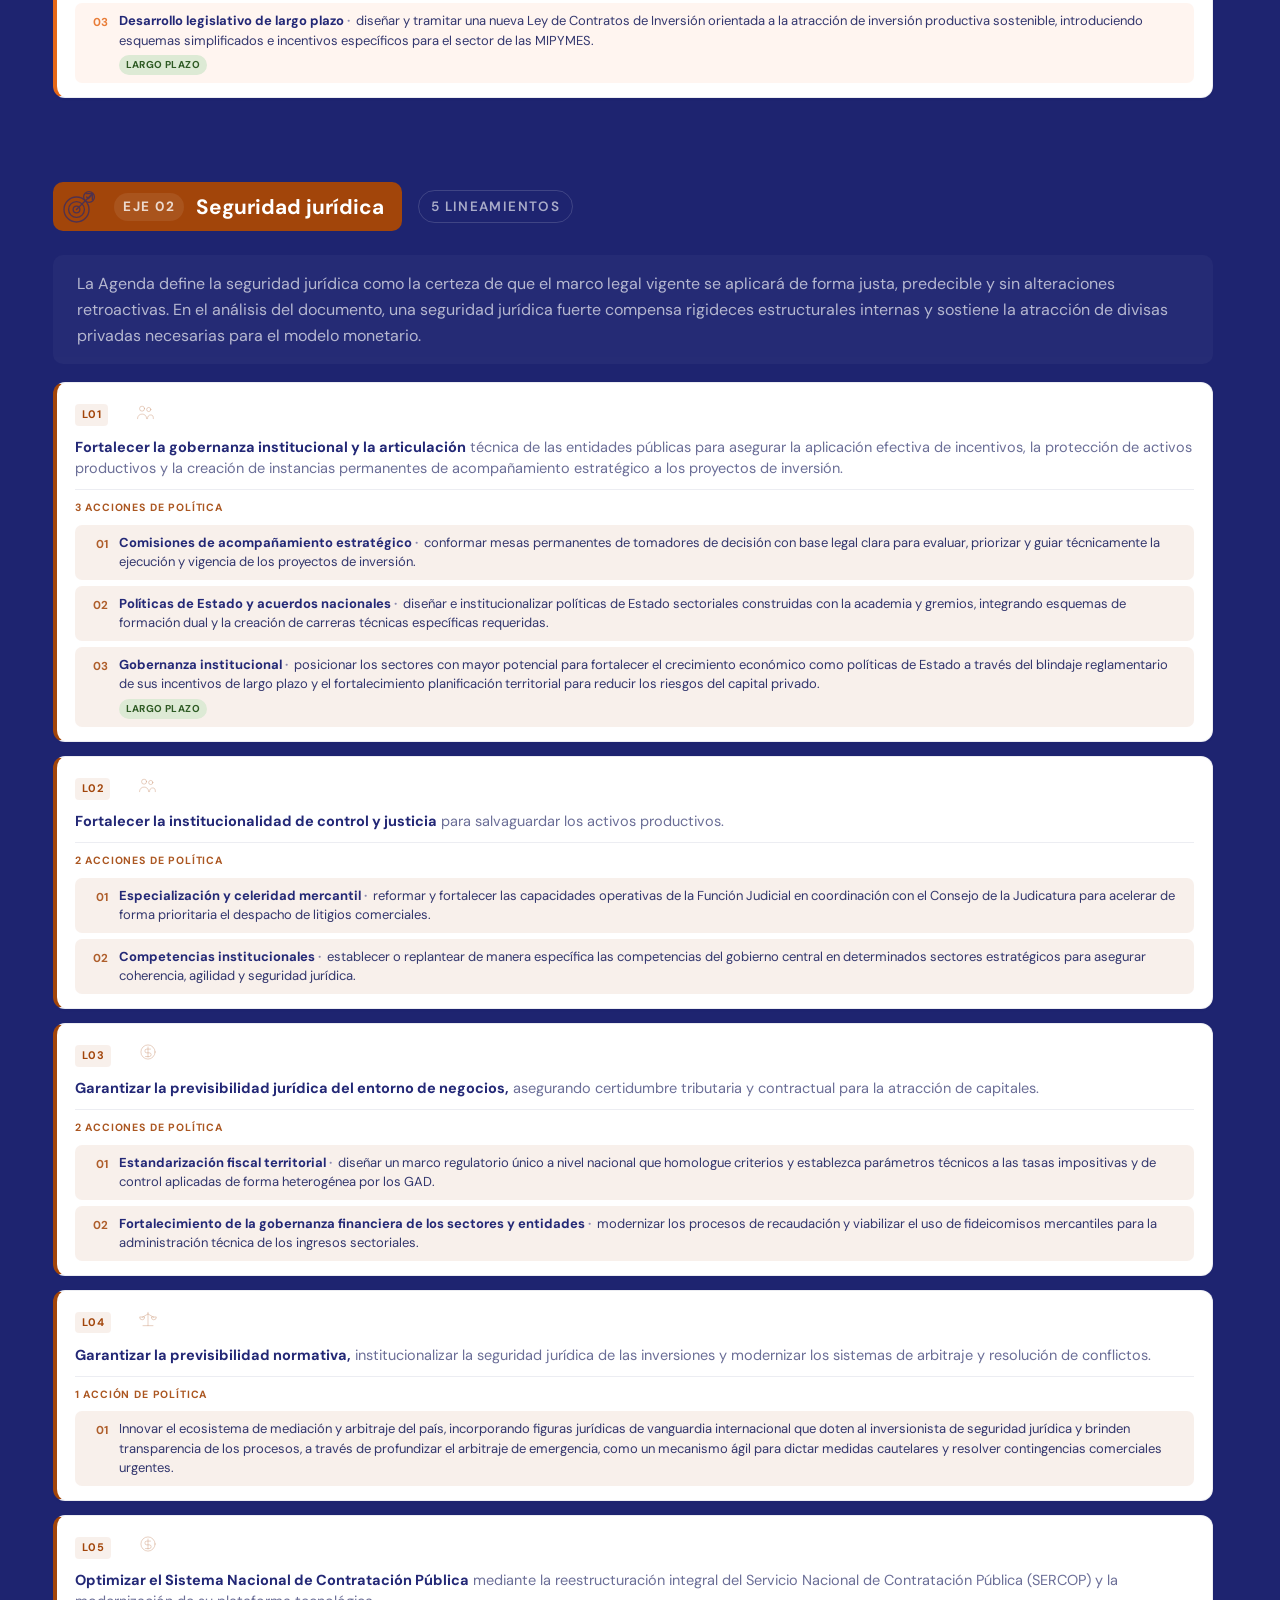
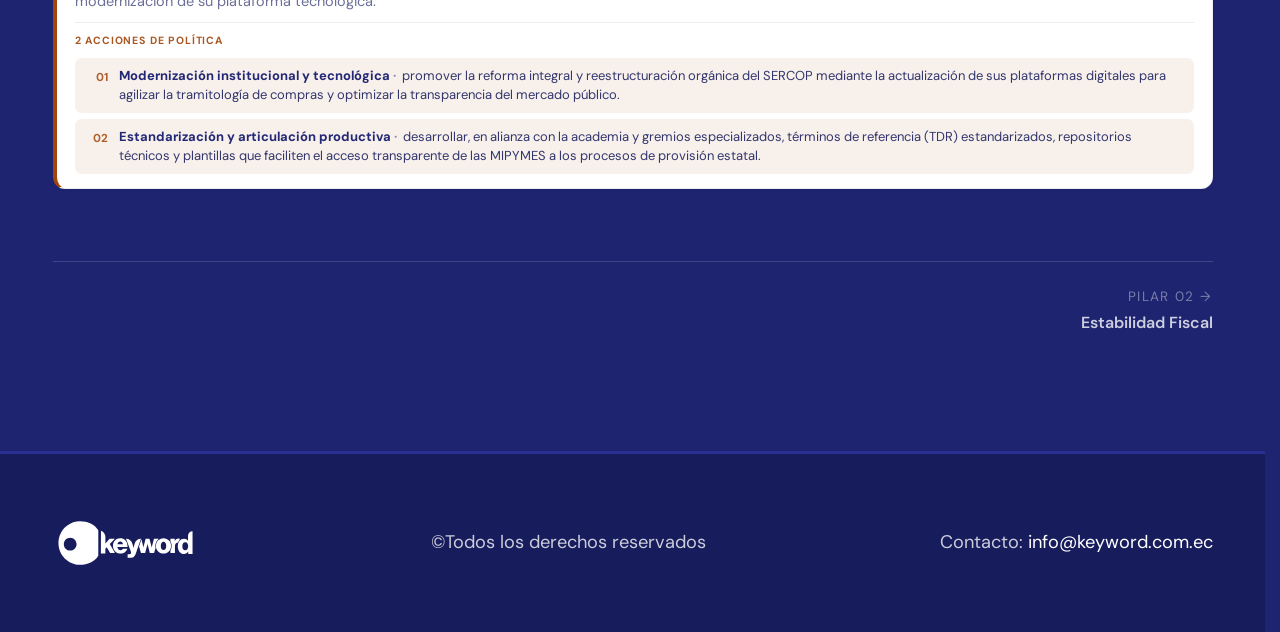
==== commit 325290d5: "Add files via upload" ====
--- a/pages/pilar-1.html
+++ b/pages/pilar-1.html
@@ -408,7 +408,7 @@
                 <li class="accion">
                   <span class="accion__num" aria-hidden="true">01</span>
                   <div class="accion__body">
-                    <p class="accion__text">innovar el ecosistema de mediación y arbitraje del país, incorporando figuras jurídicas de vanguardia internacional que doten al inversionista de seguridad jurídica y brinden transparencia de los procesos, a través de profundizar el arbitraje de emergencia, como un mecanismo ágil para dictar medidas cautelares y resolver contingencias comerciales urgentes.</p>
+                    <p class="accion__text">Innovar el ecosistema de mediación y arbitraje del país, incorporando figuras jurídicas de vanguardia internacional que doten al inversionista de seguridad jurídica y brinden transparencia de los procesos, a través de profundizar el arbitraje de emergencia, como un mecanismo ágil para dictar medidas cautelares y resolver contingencias comerciales urgentes.</p>
                     
                   </div>
                 </li>
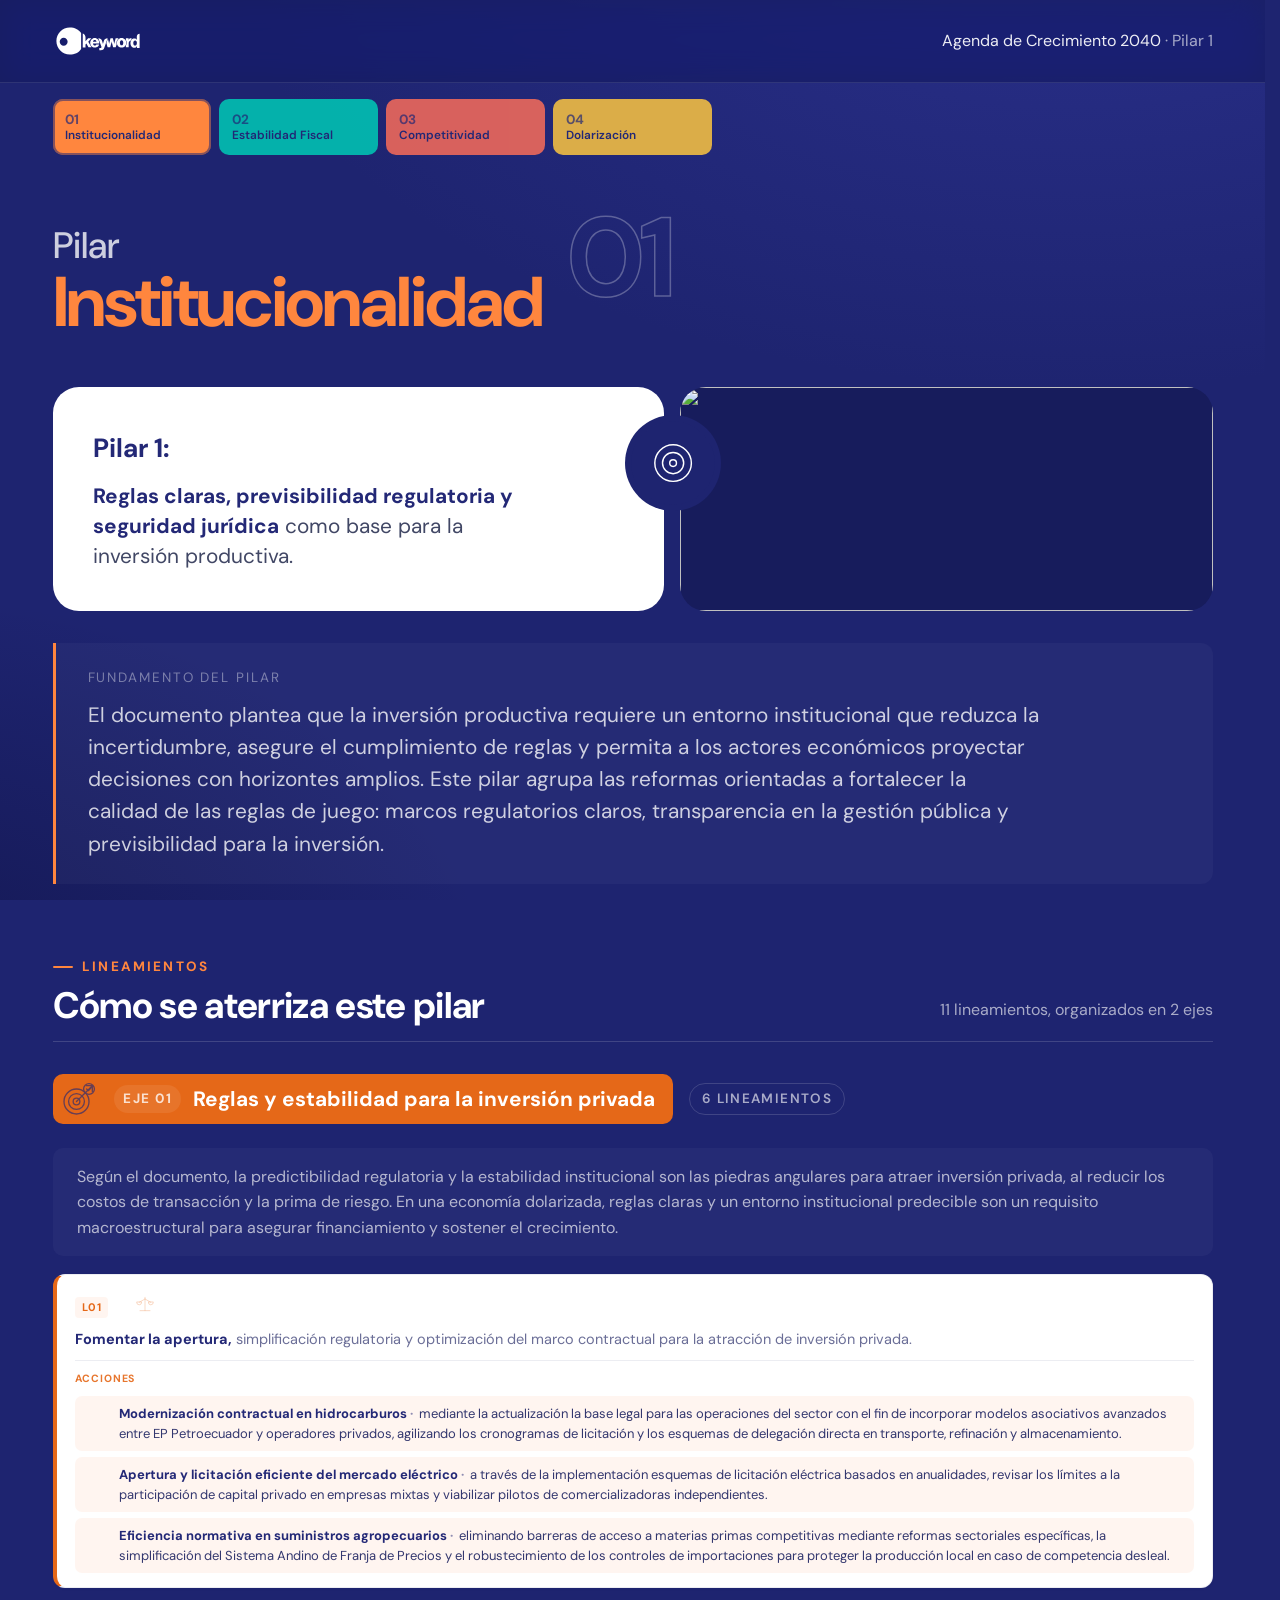
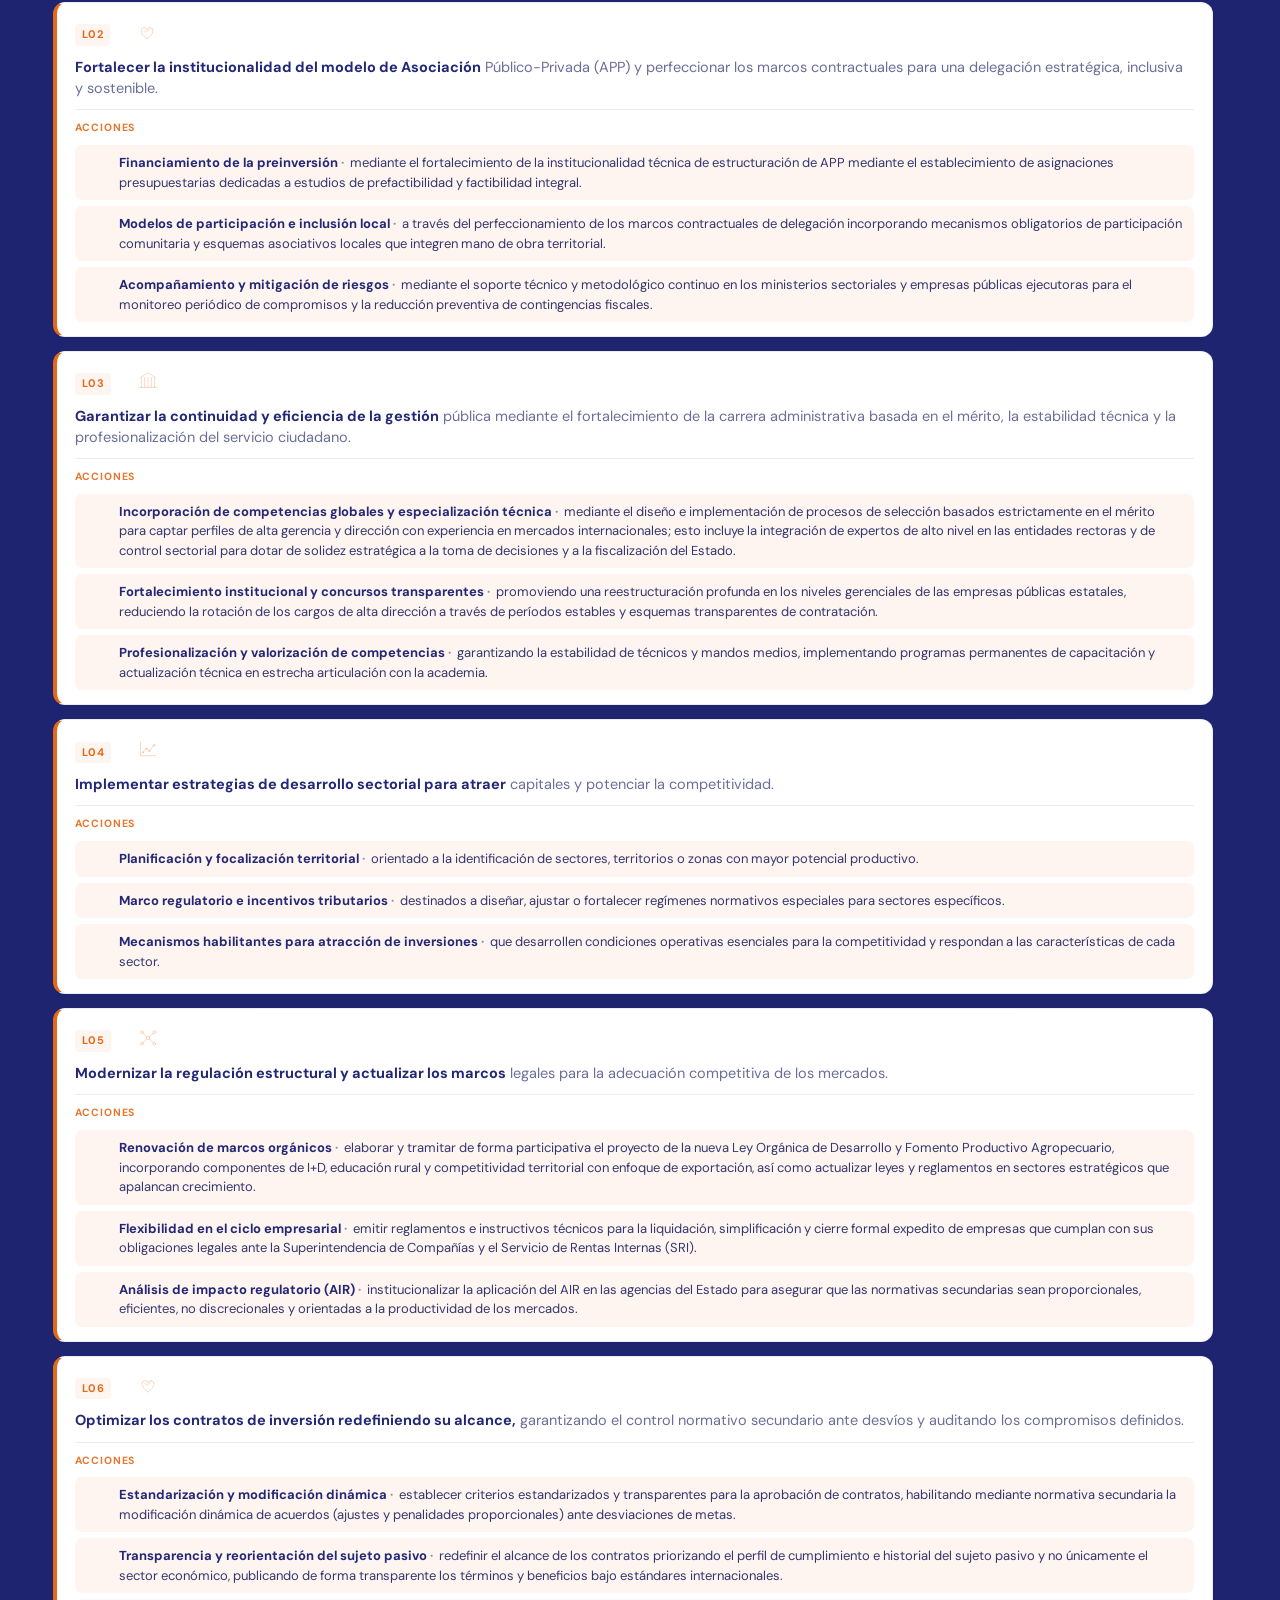
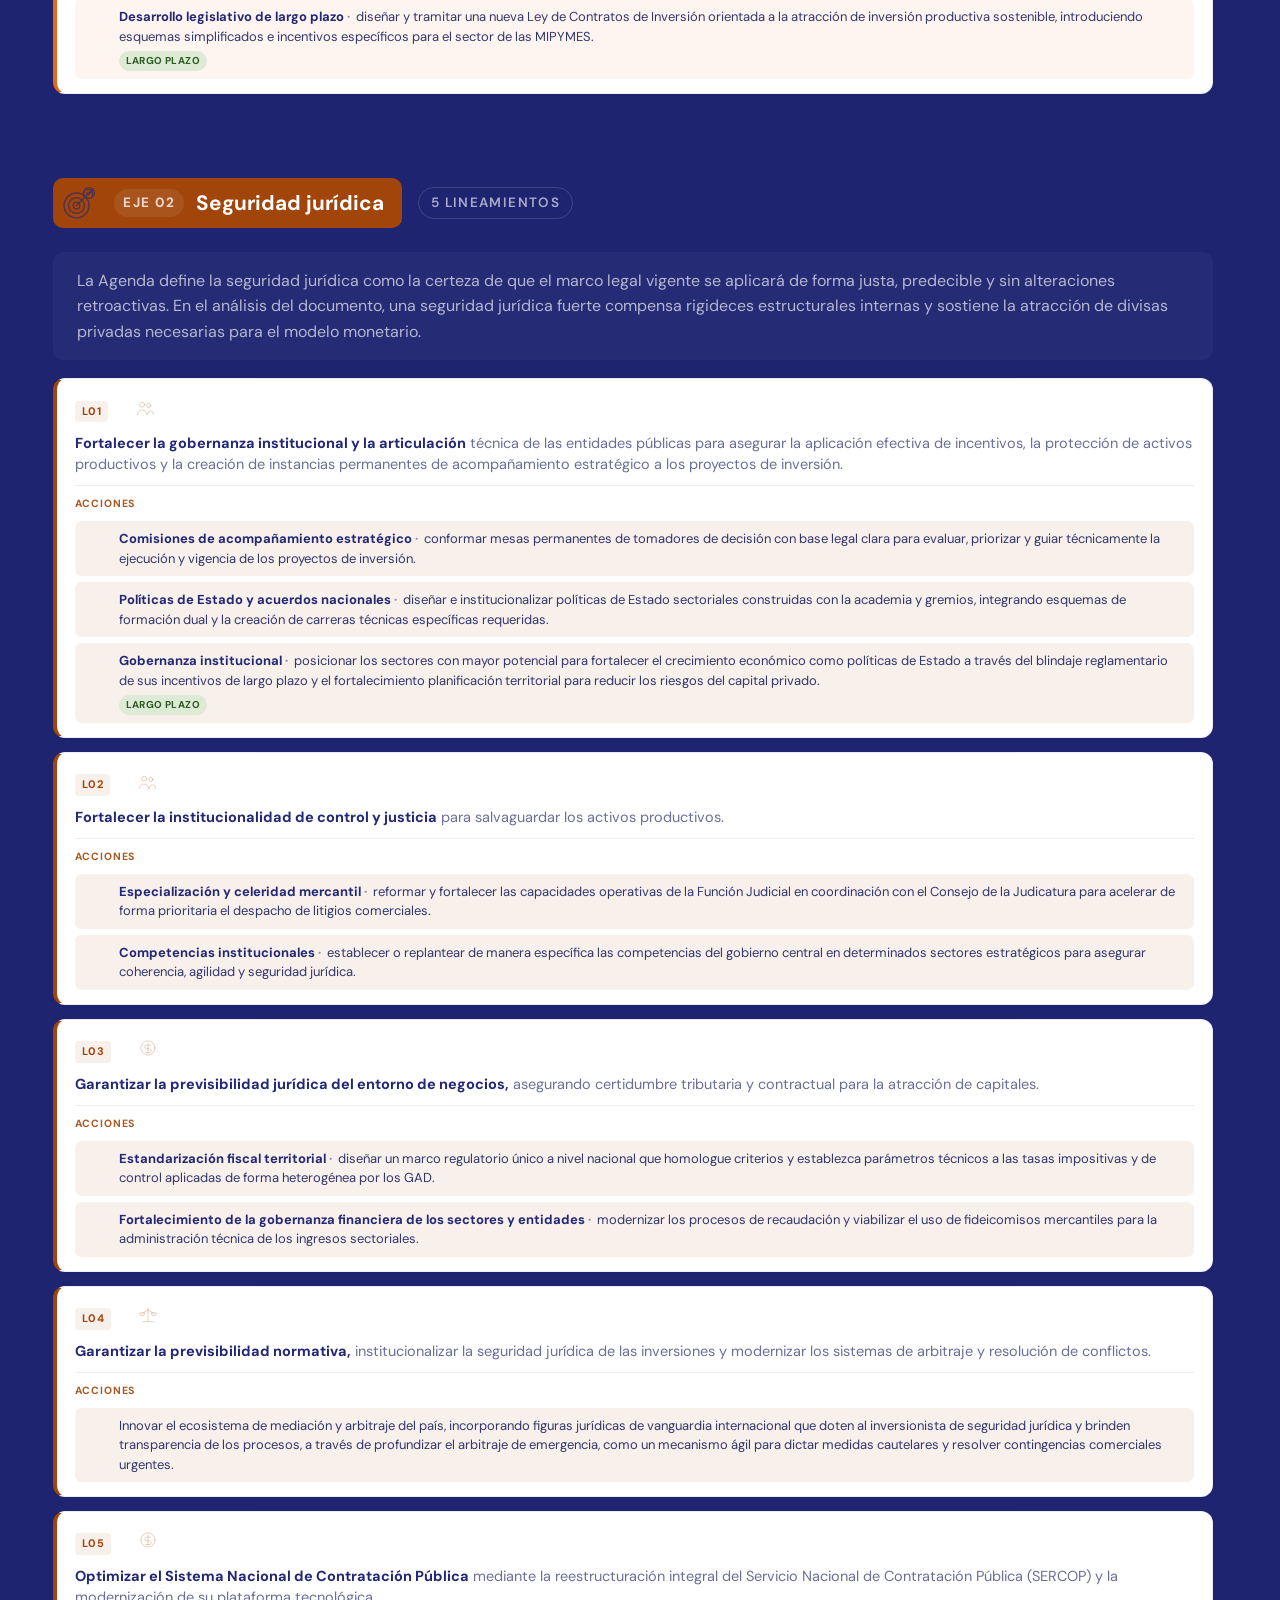
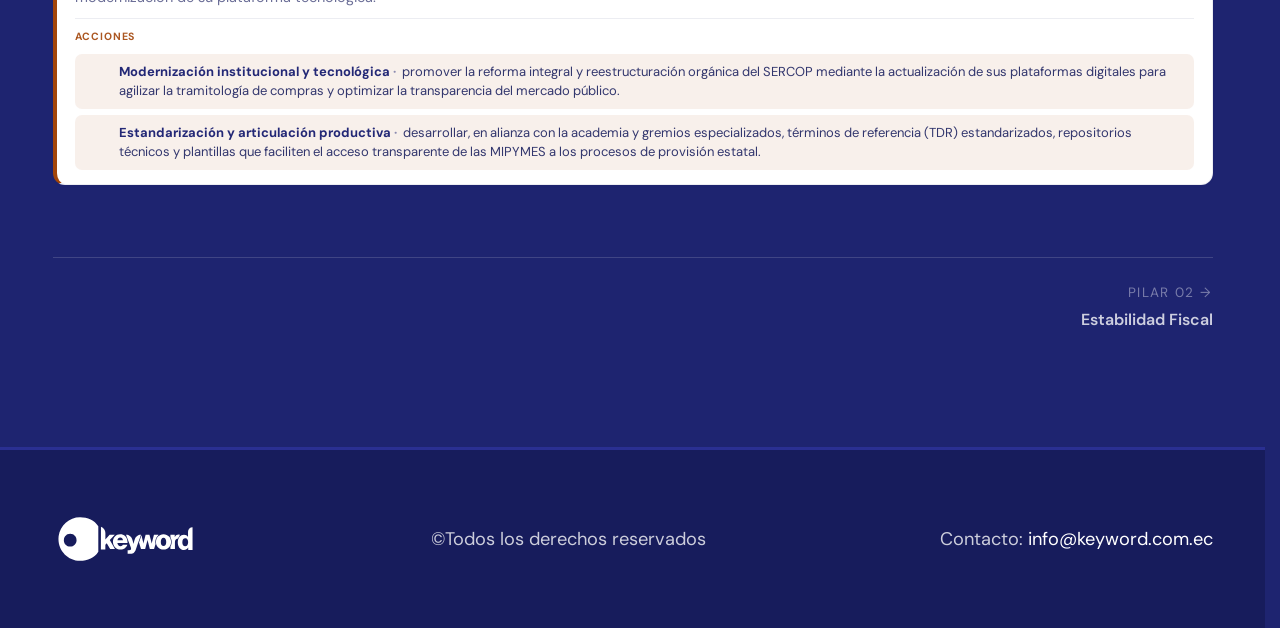
==== commit 20b3d922: "Add files via upload" ====
--- a/pages/pilar-1.html
+++ b/pages/pilar-1.html
@@ -92,30 +92,30 @@
               </div>
               <p class="strat__text"><b>Fomentar la apertura,</b> <span>simplificación regulatoria y optimización del marco contractual para la atracción de inversión privada.</span></p>
               <div class="acciones-wrap">
-                <p class="acciones-wrap__label">3 acciones de política</p>
-                <ol class="acciones">
-                <li class="accion">
-                  <span class="accion__num" aria-hidden="true">01</span>
+                <p class="acciones-wrap__label">Acciones</p>
+                <ul class="acciones">
+                <li class="accion">
+                  <span class="accion__bullet" aria-hidden="true"></span>
                   <div class="accion__body">
                     <p class="accion__text"><span class="accion__titulo">Modernización contractual en hidrocarburos</span> mediante la actualización la base legal para las operaciones del sector con el fin de incorporar modelos asociativos avanzados entre EP Petroecuador y operadores privados, agilizando los cronogramas de licitación y los esquemas de delegación directa en transporte, refinación y almacenamiento.</p>
                     
                   </div>
                 </li>
                 <li class="accion">
-                  <span class="accion__num" aria-hidden="true">02</span>
+                  <span class="accion__bullet" aria-hidden="true"></span>
                   <div class="accion__body">
                     <p class="accion__text"><span class="accion__titulo">Apertura y licitación eficiente del mercado eléctrico</span> a través de la implementación esquemas de licitación eléctrica basados en anualidades, revisar los límites a la participación de capital privado en empresas mixtas y viabilizar pilotos de comercializadoras independientes.</p>
                     
                   </div>
                 </li>
                 <li class="accion">
-                  <span class="accion__num" aria-hidden="true">03</span>
+                  <span class="accion__bullet" aria-hidden="true"></span>
                   <div class="accion__body">
                     <p class="accion__text"><span class="accion__titulo">Eficiencia normativa en suministros agropecuarios</span> eliminando barreras de acceso a materias primas competitivas mediante reformas sectoriales específicas, la simplificación del Sistema Andino de Franja de Precios y el robustecimiento de los controles de importaciones para proteger la producción local en caso de competencia desleal.</p>
                     
                   </div>
                 </li>
-                </ol>
+                </ul>
               </div>
             </div>
           </article>
@@ -127,30 +127,30 @@
               </div>
               <p class="strat__text"><b>Fortalecer la institucionalidad del modelo de Asociación</b> <span>Público-Privada (APP) y perfeccionar los marcos contractuales para una delegación estratégica, inclusiva y sostenible.</span></p>
               <div class="acciones-wrap">
-                <p class="acciones-wrap__label">3 acciones de política</p>
-                <ol class="acciones">
-                <li class="accion">
-                  <span class="accion__num" aria-hidden="true">01</span>
+                <p class="acciones-wrap__label">Acciones</p>
+                <ul class="acciones">
+                <li class="accion">
+                  <span class="accion__bullet" aria-hidden="true"></span>
                   <div class="accion__body">
                     <p class="accion__text"><span class="accion__titulo">Financiamiento de la preinversión</span> mediante el fortalecimiento de la institucionalidad técnica de estructuración de APP mediante el establecimiento de asignaciones presupuestarias dedicadas a estudios de prefactibilidad y factibilidad integral.</p>
                     
                   </div>
                 </li>
                 <li class="accion">
-                  <span class="accion__num" aria-hidden="true">02</span>
+                  <span class="accion__bullet" aria-hidden="true"></span>
                   <div class="accion__body">
                     <p class="accion__text"><span class="accion__titulo">Modelos de participación e inclusión local</span> a través del perfeccionamiento de los marcos contractuales de delegación incorporando mecanismos obligatorios de participación comunitaria y esquemas asociativos locales que integren mano de obra territorial.</p>
                     
                   </div>
                 </li>
                 <li class="accion">
-                  <span class="accion__num" aria-hidden="true">03</span>
+                  <span class="accion__bullet" aria-hidden="true"></span>
                   <div class="accion__body">
                     <p class="accion__text"><span class="accion__titulo">Acompañamiento y mitigación de riesgos</span> mediante el soporte técnico y metodológico continuo en los ministerios sectoriales y empresas públicas ejecutoras para el monitoreo periódico de compromisos y la reducción preventiva de contingencias fiscales.</p>
                     
                   </div>
                 </li>
-                </ol>
+                </ul>
               </div>
             </div>
           </article>
@@ -162,30 +162,30 @@
               </div>
               <p class="strat__text"><b>Garantizar la continuidad y eficiencia de la gestión</b> <span>pública mediante el fortalecimiento de la carrera administrativa basada en el mérito, la estabilidad técnica y la profesionalización del servicio ciudadano.</span></p>
               <div class="acciones-wrap">
-                <p class="acciones-wrap__label">3 acciones de política</p>
-                <ol class="acciones">
-                <li class="accion">
-                  <span class="accion__num" aria-hidden="true">01</span>
+                <p class="acciones-wrap__label">Acciones</p>
+                <ul class="acciones">
+                <li class="accion">
+                  <span class="accion__bullet" aria-hidden="true"></span>
                   <div class="accion__body">
                     <p class="accion__text"><span class="accion__titulo">Incorporación de competencias globales y especialización técnica</span> mediante el diseño e implementación de procesos de selección basados estrictamente en el mérito para captar perfiles de alta gerencia y dirección con experiencia en mercados internacionales; esto incluye la integración de expertos de alto nivel en las entidades rectoras y de control sectorial para dotar de solidez estratégica a la toma de decisiones y a la fiscalización del Estado.</p>
                     
                   </div>
                 </li>
                 <li class="accion">
-                  <span class="accion__num" aria-hidden="true">02</span>
+                  <span class="accion__bullet" aria-hidden="true"></span>
                   <div class="accion__body">
                     <p class="accion__text"><span class="accion__titulo">Fortalecimiento institucional y concursos transparentes</span> promoviendo una reestructuración profunda en los niveles gerenciales de las empresas públicas estatales, reduciendo la rotación de los cargos de alta dirección a través de períodos estables y esquemas transparentes de contratación.</p>
                     
                   </div>
                 </li>
                 <li class="accion">
-                  <span class="accion__num" aria-hidden="true">03</span>
+                  <span class="accion__bullet" aria-hidden="true"></span>
                   <div class="accion__body">
                     <p class="accion__text"><span class="accion__titulo">Profesionalización y valorización de competencias</span> garantizando la estabilidad de técnicos y mandos medios, implementando programas permanentes de capacitación y actualización técnica en estrecha articulación con la academia.</p>
                     
                   </div>
                 </li>
-                </ol>
+                </ul>
               </div>
             </div>
           </article>
@@ -197,30 +197,30 @@
               </div>
               <p class="strat__text"><b>Implementar estrategias de desarrollo sectorial para atraer</b> <span>capitales y potenciar la competitividad.</span></p>
               <div class="acciones-wrap">
-                <p class="acciones-wrap__label">3 acciones de política</p>
-                <ol class="acciones">
-                <li class="accion">
-                  <span class="accion__num" aria-hidden="true">01</span>
+                <p class="acciones-wrap__label">Acciones</p>
+                <ul class="acciones">
+                <li class="accion">
+                  <span class="accion__bullet" aria-hidden="true"></span>
                   <div class="accion__body">
                     <p class="accion__text"><span class="accion__titulo">Planificación y focalización territorial</span> orientado a la identificación de sectores, territorios o zonas con mayor potencial productivo.</p>
                     
                   </div>
                 </li>
                 <li class="accion">
-                  <span class="accion__num" aria-hidden="true">02</span>
+                  <span class="accion__bullet" aria-hidden="true"></span>
                   <div class="accion__body">
                     <p class="accion__text"><span class="accion__titulo">Marco regulatorio e incentivos tributarios</span> destinados a diseñar, ajustar o fortalecer regímenes normativos especiales para sectores específicos.</p>
                     
                   </div>
                 </li>
                 <li class="accion">
-                  <span class="accion__num" aria-hidden="true">03</span>
+                  <span class="accion__bullet" aria-hidden="true"></span>
                   <div class="accion__body">
                     <p class="accion__text"><span class="accion__titulo">Mecanismos habilitantes para atracción de inversiones</span> que desarrollen condiciones operativas esenciales para la competitividad y respondan a las características de cada sector.</p>
                     
                   </div>
                 </li>
-                </ol>
+                </ul>
               </div>
             </div>
           </article>
@@ -232,30 +232,30 @@
               </div>
               <p class="strat__text"><b>Modernizar la regulación estructural y actualizar los marcos</b> <span>legales para la adecuación competitiva de los mercados.</span></p>
               <div class="acciones-wrap">
-                <p class="acciones-wrap__label">3 acciones de política</p>
-                <ol class="acciones">
-                <li class="accion">
-                  <span class="accion__num" aria-hidden="true">01</span>
+                <p class="acciones-wrap__label">Acciones</p>
+                <ul class="acciones">
+                <li class="accion">
+                  <span class="accion__bullet" aria-hidden="true"></span>
                   <div class="accion__body">
                     <p class="accion__text"><span class="accion__titulo">Renovación de marcos orgánicos</span> elaborar y tramitar de forma participativa el proyecto de la nueva Ley Orgánica de Desarrollo y Fomento Productivo Agropecuario, incorporando componentes de I+D, educación rural y competitividad territorial con enfoque de exportación, así como actualizar leyes y reglamentos en sectores estratégicos que apalancan crecimiento.</p>
                     
                   </div>
                 </li>
                 <li class="accion">
-                  <span class="accion__num" aria-hidden="true">02</span>
+                  <span class="accion__bullet" aria-hidden="true"></span>
                   <div class="accion__body">
                     <p class="accion__text"><span class="accion__titulo">Flexibilidad en el ciclo empresarial</span> emitir reglamentos e instructivos técnicos para la liquidación, simplificación y cierre formal expedito de empresas que cumplan con sus obligaciones legales ante la Superintendencia de Compañías y el Servicio de Rentas Internas (SRI).</p>
                     
                   </div>
                 </li>
                 <li class="accion">
-                  <span class="accion__num" aria-hidden="true">03</span>
+                  <span class="accion__bullet" aria-hidden="true"></span>
                   <div class="accion__body">
                     <p class="accion__text"><span class="accion__titulo">Análisis de impacto regulatorio (AIR)</span> institucionalizar la aplicación del AIR en las agencias del Estado para asegurar que las normativas secundarias sean proporcionales, eficientes, no discrecionales y orientadas a la productividad de los mercados.</p>
                     
                   </div>
                 </li>
-                </ol>
+                </ul>
               </div>
             </div>
           </article>
@@ -267,30 +267,30 @@
               </div>
               <p class="strat__text"><b>Optimizar los contratos de inversión redefiniendo su alcance,</b> <span>garantizando el control normativo secundario ante desvíos y auditando los compromisos definidos.</span></p>
               <div class="acciones-wrap">
-                <p class="acciones-wrap__label">3 acciones de política</p>
-                <ol class="acciones">
-                <li class="accion">
-                  <span class="accion__num" aria-hidden="true">01</span>
+                <p class="acciones-wrap__label">Acciones</p>
+                <ul class="acciones">
+                <li class="accion">
+                  <span class="accion__bullet" aria-hidden="true"></span>
                   <div class="accion__body">
                     <p class="accion__text"><span class="accion__titulo">Estandarización y modificación dinámica</span> establecer criterios estandarizados y transparentes para la aprobación de contratos, habilitando mediante normativa secundaria la modificación dinámica de acuerdos (ajustes y penalidades proporcionales) ante desviaciones de metas.</p>
                     
                   </div>
                 </li>
                 <li class="accion">
-                  <span class="accion__num" aria-hidden="true">02</span>
+                  <span class="accion__bullet" aria-hidden="true"></span>
                   <div class="accion__body">
                     <p class="accion__text"><span class="accion__titulo">Transparencia y reorientación del sujeto pasivo</span> redefinir el alcance de los contratos priorizando el perfil de cumplimiento e historial del sujeto pasivo y no únicamente el sector económico, publicando de forma transparente los términos y beneficios bajo estándares internacionales.</p>
                     
                   </div>
                 </li>
                 <li class="accion">
-                  <span class="accion__num" aria-hidden="true">03</span>
+                  <span class="accion__bullet" aria-hidden="true"></span>
                   <div class="accion__body">
                     <p class="accion__text"><span class="accion__titulo">Desarrollo legislativo de largo plazo</span> diseñar y tramitar una nueva Ley de Contratos de Inversión orientada a la atracción de inversión productiva sostenible, introduciendo esquemas simplificados e incentivos específicos para el sector de las MIPYMES.</p>
                     <div class="accion__chips"><span class="accion__chip accion__chip--largo">Largo plazo</span></div>
                   </div>
                 </li>
-                </ol>
+                </ul>
               </div>
             </div>
           </article>
@@ -312,30 +312,30 @@
               </div>
               <p class="strat__text"><b>Fortalecer la gobernanza institucional y la articulación</b> <span>técnica de las entidades públicas para asegurar la aplicación efectiva de incentivos, la protección de activos productivos y la creación de instancias permanentes de acompañamiento estratégico a los proyectos de inversión.</span></p>
               <div class="acciones-wrap">
-                <p class="acciones-wrap__label">3 acciones de política</p>
-                <ol class="acciones">
-                <li class="accion">
-                  <span class="accion__num" aria-hidden="true">01</span>
+                <p class="acciones-wrap__label">Acciones</p>
+                <ul class="acciones">
+                <li class="accion">
+                  <span class="accion__bullet" aria-hidden="true"></span>
                   <div class="accion__body">
                     <p class="accion__text"><span class="accion__titulo">Comisiones de acompañamiento estratégico</span> conformar mesas permanentes de tomadores de decisión con base legal clara para evaluar, priorizar y guiar técnicamente la ejecución y vigencia de los proyectos de inversión.</p>
                     
                   </div>
                 </li>
                 <li class="accion">
-                  <span class="accion__num" aria-hidden="true">02</span>
+                  <span class="accion__bullet" aria-hidden="true"></span>
                   <div class="accion__body">
                     <p class="accion__text"><span class="accion__titulo">Políticas de Estado y acuerdos nacionales</span> diseñar e institucionalizar políticas de Estado sectoriales construidas con la academia y gremios, integrando esquemas de formación dual y la creación de carreras técnicas específicas requeridas.</p>
                     
                   </div>
                 </li>
                 <li class="accion">
-                  <span class="accion__num" aria-hidden="true">03</span>
+                  <span class="accion__bullet" aria-hidden="true"></span>
                   <div class="accion__body">
                     <p class="accion__text"><span class="accion__titulo">Gobernanza institucional</span> posicionar los sectores con mayor potencial para fortalecer el crecimiento económico como políticas de Estado a través del blindaje reglamentario de sus incentivos de largo plazo y el fortalecimiento planificación territorial para reducir los riesgos del capital privado.</p>
                     <div class="accion__chips"><span class="accion__chip accion__chip--largo">Largo plazo</span></div>
                   </div>
                 </li>
-                </ol>
+                </ul>
               </div>
             </div>
           </article>
@@ -347,23 +347,23 @@
               </div>
               <p class="strat__text"><b>Fortalecer la institucionalidad de control y justicia</b> <span>para salvaguardar los activos productivos.</span></p>
               <div class="acciones-wrap">
-                <p class="acciones-wrap__label">2 acciones de política</p>
-                <ol class="acciones">
-                <li class="accion">
-                  <span class="accion__num" aria-hidden="true">01</span>
+                <p class="acciones-wrap__label">Acciones</p>
+                <ul class="acciones">
+                <li class="accion">
+                  <span class="accion__bullet" aria-hidden="true"></span>
                   <div class="accion__body">
                     <p class="accion__text"><span class="accion__titulo">Especialización y celeridad mercantil</span> reformar y fortalecer las capacidades operativas de la Función Judicial en coordinación con el Consejo de la Judicatura para acelerar de forma prioritaria el despacho de litigios comerciales.</p>
                     
                   </div>
                 </li>
                 <li class="accion">
-                  <span class="accion__num" aria-hidden="true">02</span>
+                  <span class="accion__bullet" aria-hidden="true"></span>
                   <div class="accion__body">
                     <p class="accion__text"><span class="accion__titulo">Competencias institucionales</span> establecer o replantear de manera específica las competencias del gobierno central en determinados sectores estratégicos para asegurar coherencia, agilidad y seguridad jurídica.</p>
                     
                   </div>
                 </li>
-                </ol>
+                </ul>
               </div>
             </div>
           </article>
@@ -375,23 +375,23 @@
               </div>
               <p class="strat__text"><b>Garantizar la previsibilidad jurídica del entorno de negocios,</b> <span>asegurando certidumbre tributaria y contractual para la atracción de capitales.</span></p>
               <div class="acciones-wrap">
-                <p class="acciones-wrap__label">2 acciones de política</p>
-                <ol class="acciones">
-                <li class="accion">
-                  <span class="accion__num" aria-hidden="true">01</span>
+                <p class="acciones-wrap__label">Acciones</p>
+                <ul class="acciones">
+                <li class="accion">
+                  <span class="accion__bullet" aria-hidden="true"></span>
                   <div class="accion__body">
                     <p class="accion__text"><span class="accion__titulo">Estandarización fiscal territorial</span> diseñar un marco regulatorio único a nivel nacional que homologue criterios y establezca parámetros técnicos a las tasas impositivas y de control aplicadas de forma heterogénea por los GAD.</p>
                     
                   </div>
                 </li>
                 <li class="accion">
-                  <span class="accion__num" aria-hidden="true">02</span>
+                  <span class="accion__bullet" aria-hidden="true"></span>
                   <div class="accion__body">
                     <p class="accion__text"><span class="accion__titulo">Fortalecimiento de la gobernanza financiera de los sectores y entidades</span> modernizar los procesos de recaudación y viabilizar el uso de fideicomisos mercantiles para la administración técnica de los ingresos sectoriales.</p>
                     
                   </div>
                 </li>
-                </ol>
+                </ul>
               </div>
             </div>
           </article>
@@ -403,16 +403,16 @@
               </div>
               <p class="strat__text"><b>Garantizar la previsibilidad normativa,</b> <span>institucionalizar la seguridad jurídica de las inversiones y modernizar los sistemas de arbitraje y resolución de conflictos.</span></p>
               <div class="acciones-wrap">
-                <p class="acciones-wrap__label">1 acción de política</p>
-                <ol class="acciones">
-                <li class="accion">
-                  <span class="accion__num" aria-hidden="true">01</span>
+                <p class="acciones-wrap__label">Acciones</p>
+                <ul class="acciones">
+                <li class="accion">
+                  <span class="accion__bullet" aria-hidden="true"></span>
                   <div class="accion__body">
                     <p class="accion__text">Innovar el ecosistema de mediación y arbitraje del país, incorporando figuras jurídicas de vanguardia internacional que doten al inversionista de seguridad jurídica y brinden transparencia de los procesos, a través de profundizar el arbitraje de emergencia, como un mecanismo ágil para dictar medidas cautelares y resolver contingencias comerciales urgentes.</p>
                     
                   </div>
                 </li>
-                </ol>
+                </ul>
               </div>
             </div>
           </article>
@@ -424,23 +424,23 @@
               </div>
               <p class="strat__text"><b>Optimizar el Sistema Nacional de Contratación Pública</b> <span>mediante la reestructuración integral del Servicio Nacional de Contratación Pública (SERCOP) y la modernización de su plataforma tecnológica.</span></p>
               <div class="acciones-wrap">
-                <p class="acciones-wrap__label">2 acciones de política</p>
-                <ol class="acciones">
-                <li class="accion">
-                  <span class="accion__num" aria-hidden="true">01</span>
+                <p class="acciones-wrap__label">Acciones</p>
+                <ul class="acciones">
+                <li class="accion">
+                  <span class="accion__bullet" aria-hidden="true"></span>
                   <div class="accion__body">
                     <p class="accion__text"><span class="accion__titulo">Modernización institucional y tecnológica</span> promover la reforma integral y reestructuración orgánica del SERCOP mediante la actualización de sus plataformas digitales para agilizar la tramitología de compras y optimizar la transparencia del mercado público.</p>
                     
                   </div>
                 </li>
                 <li class="accion">
-                  <span class="accion__num" aria-hidden="true">02</span>
+                  <span class="accion__bullet" aria-hidden="true"></span>
                   <div class="accion__body">
                     <p class="accion__text"><span class="accion__titulo">Estandarización y articulación productiva</span> desarrollar, en alianza con la academia y gremios especializados, términos de referencia (TDR) estandarizados, repositorios técnicos y plantillas que faciliten el acceso transparente de las MIPYMES a los procesos de provisión estatal.</p>
                     
                   </div>
                 </li>
-                </ol>
+                </ul>
               </div>
             </div>
           </article>
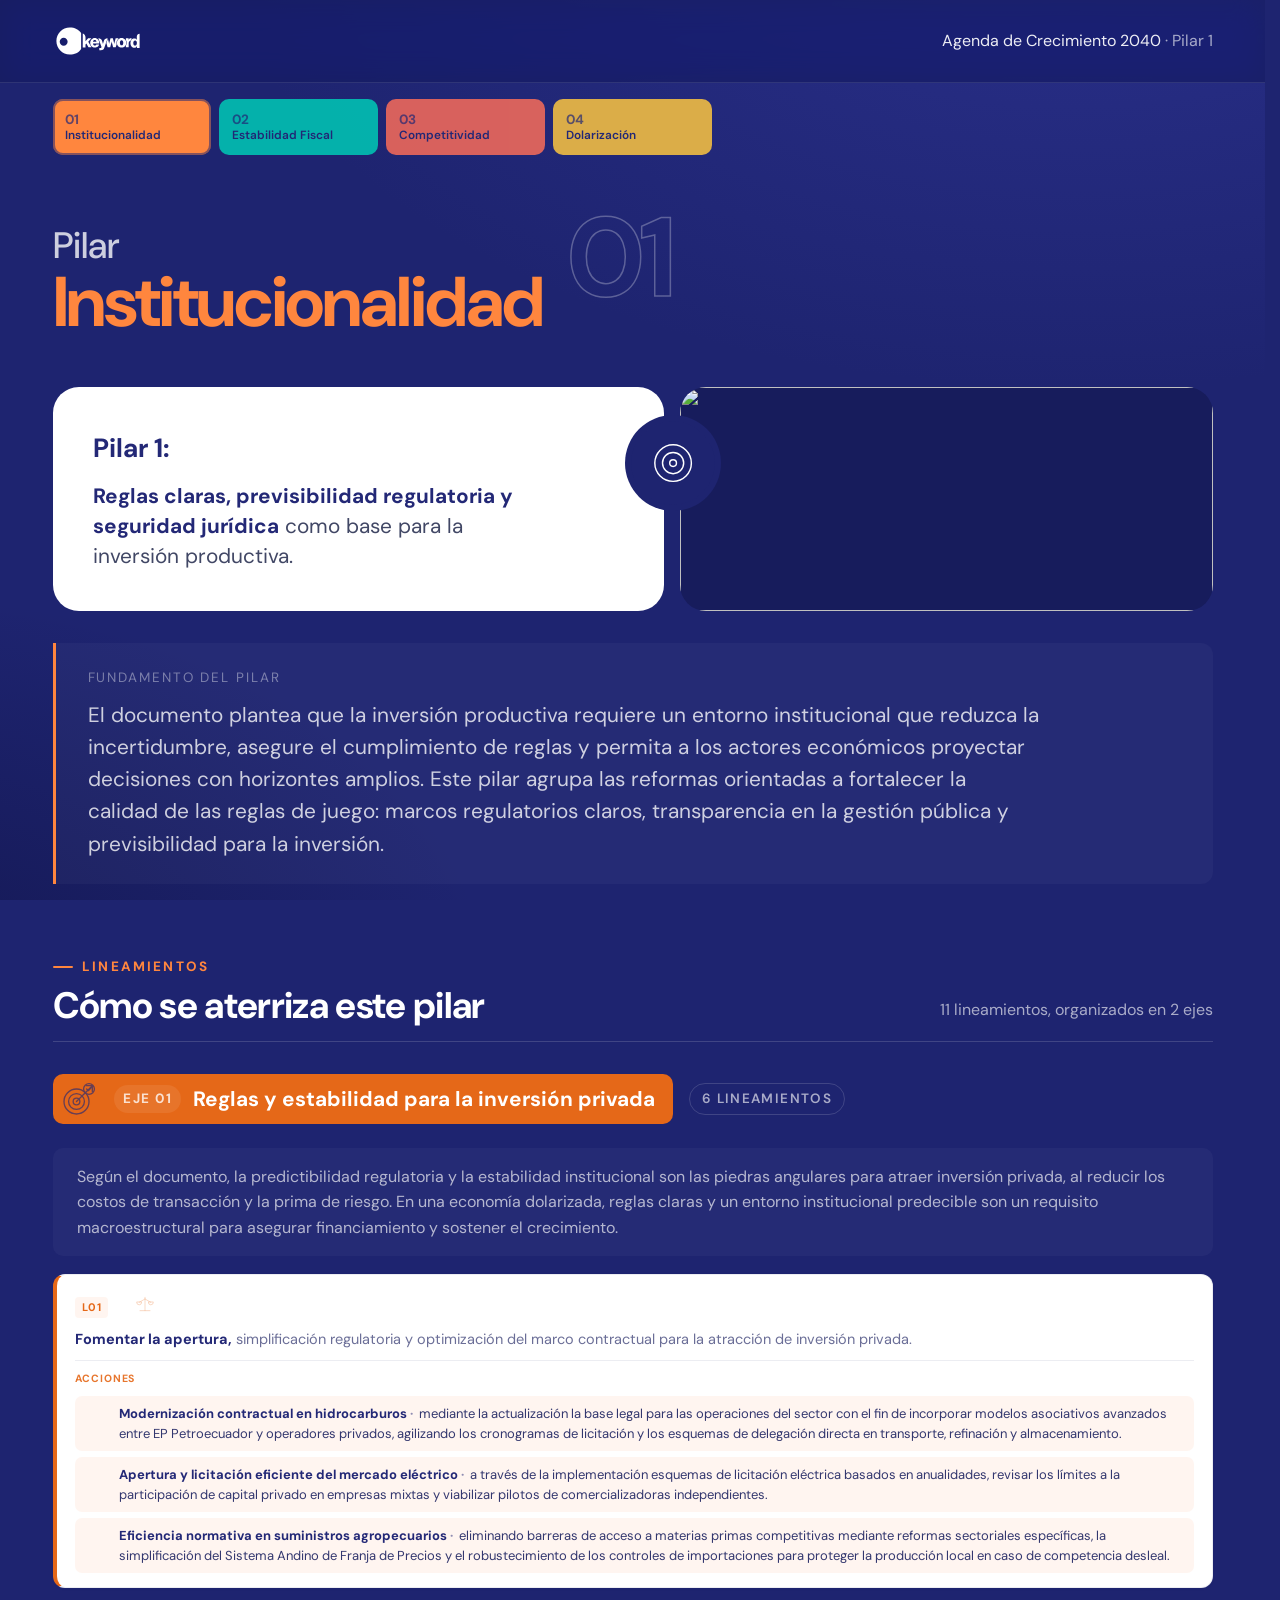
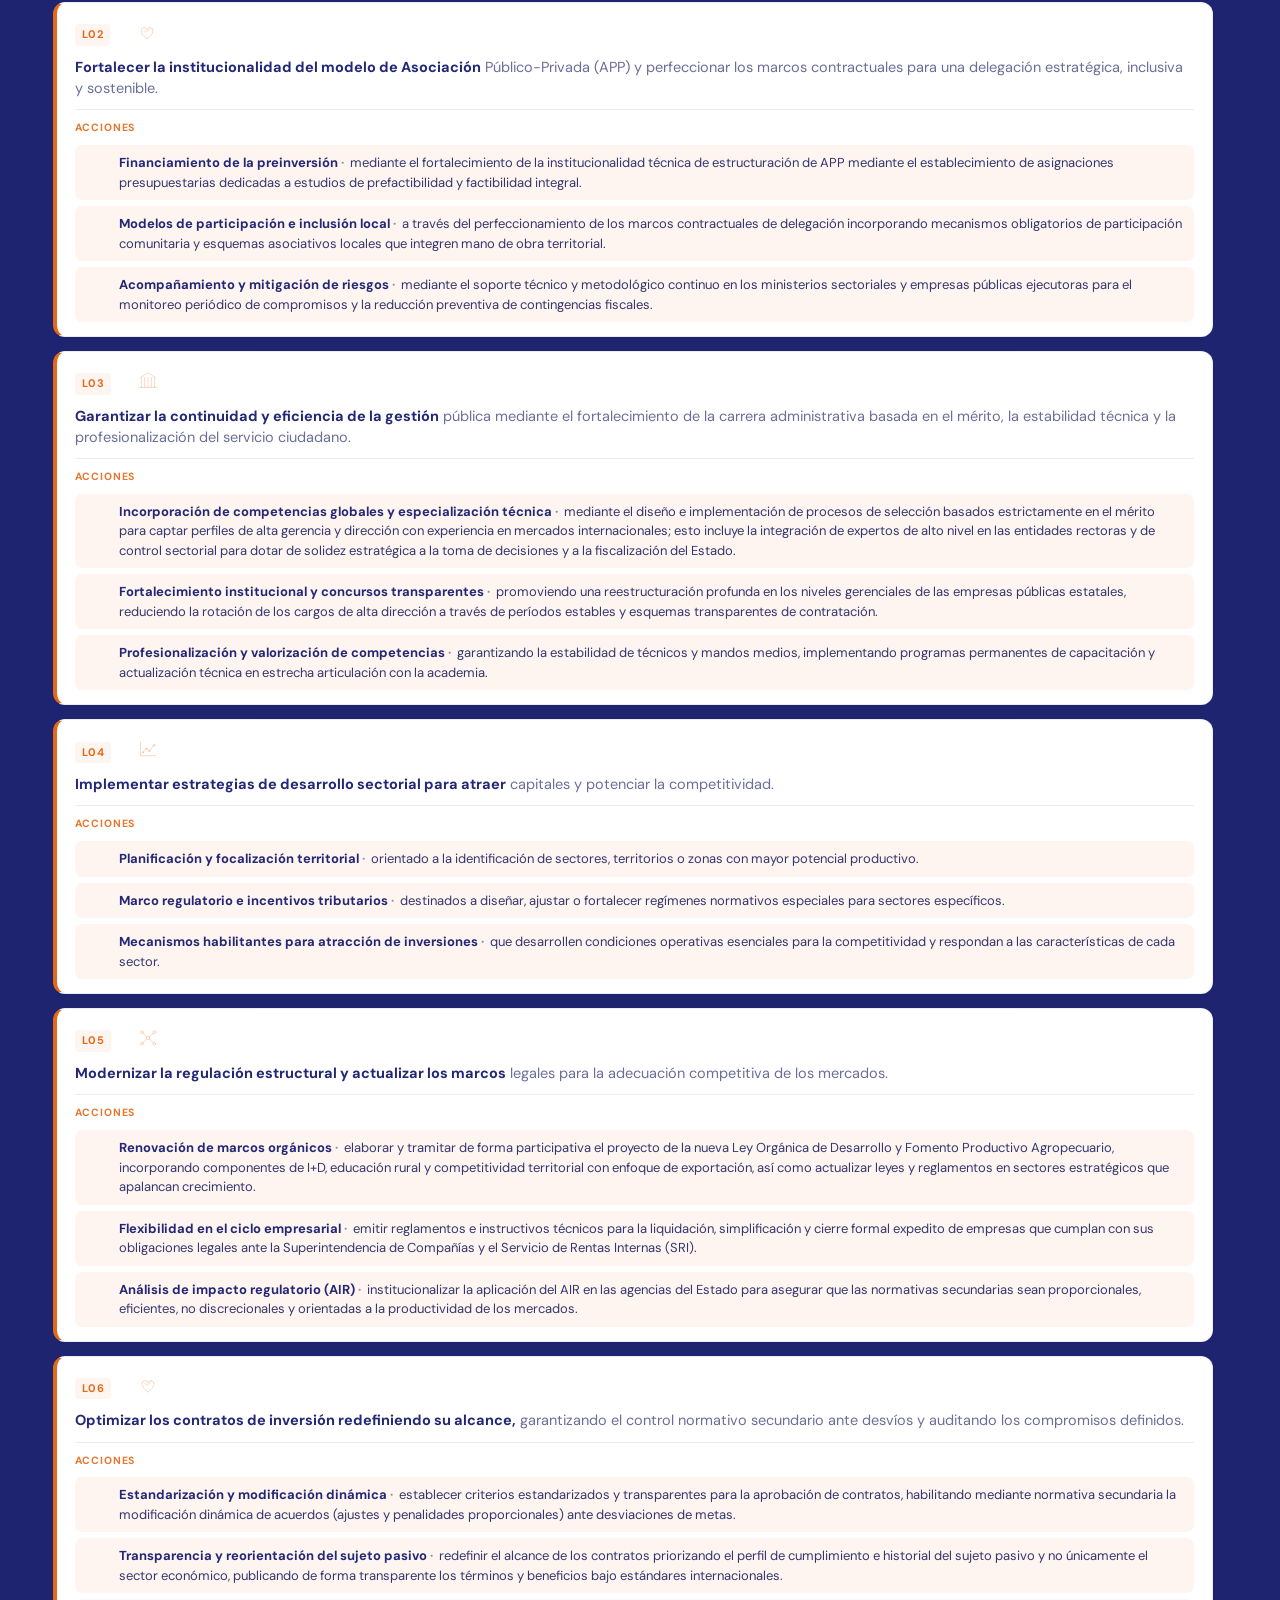
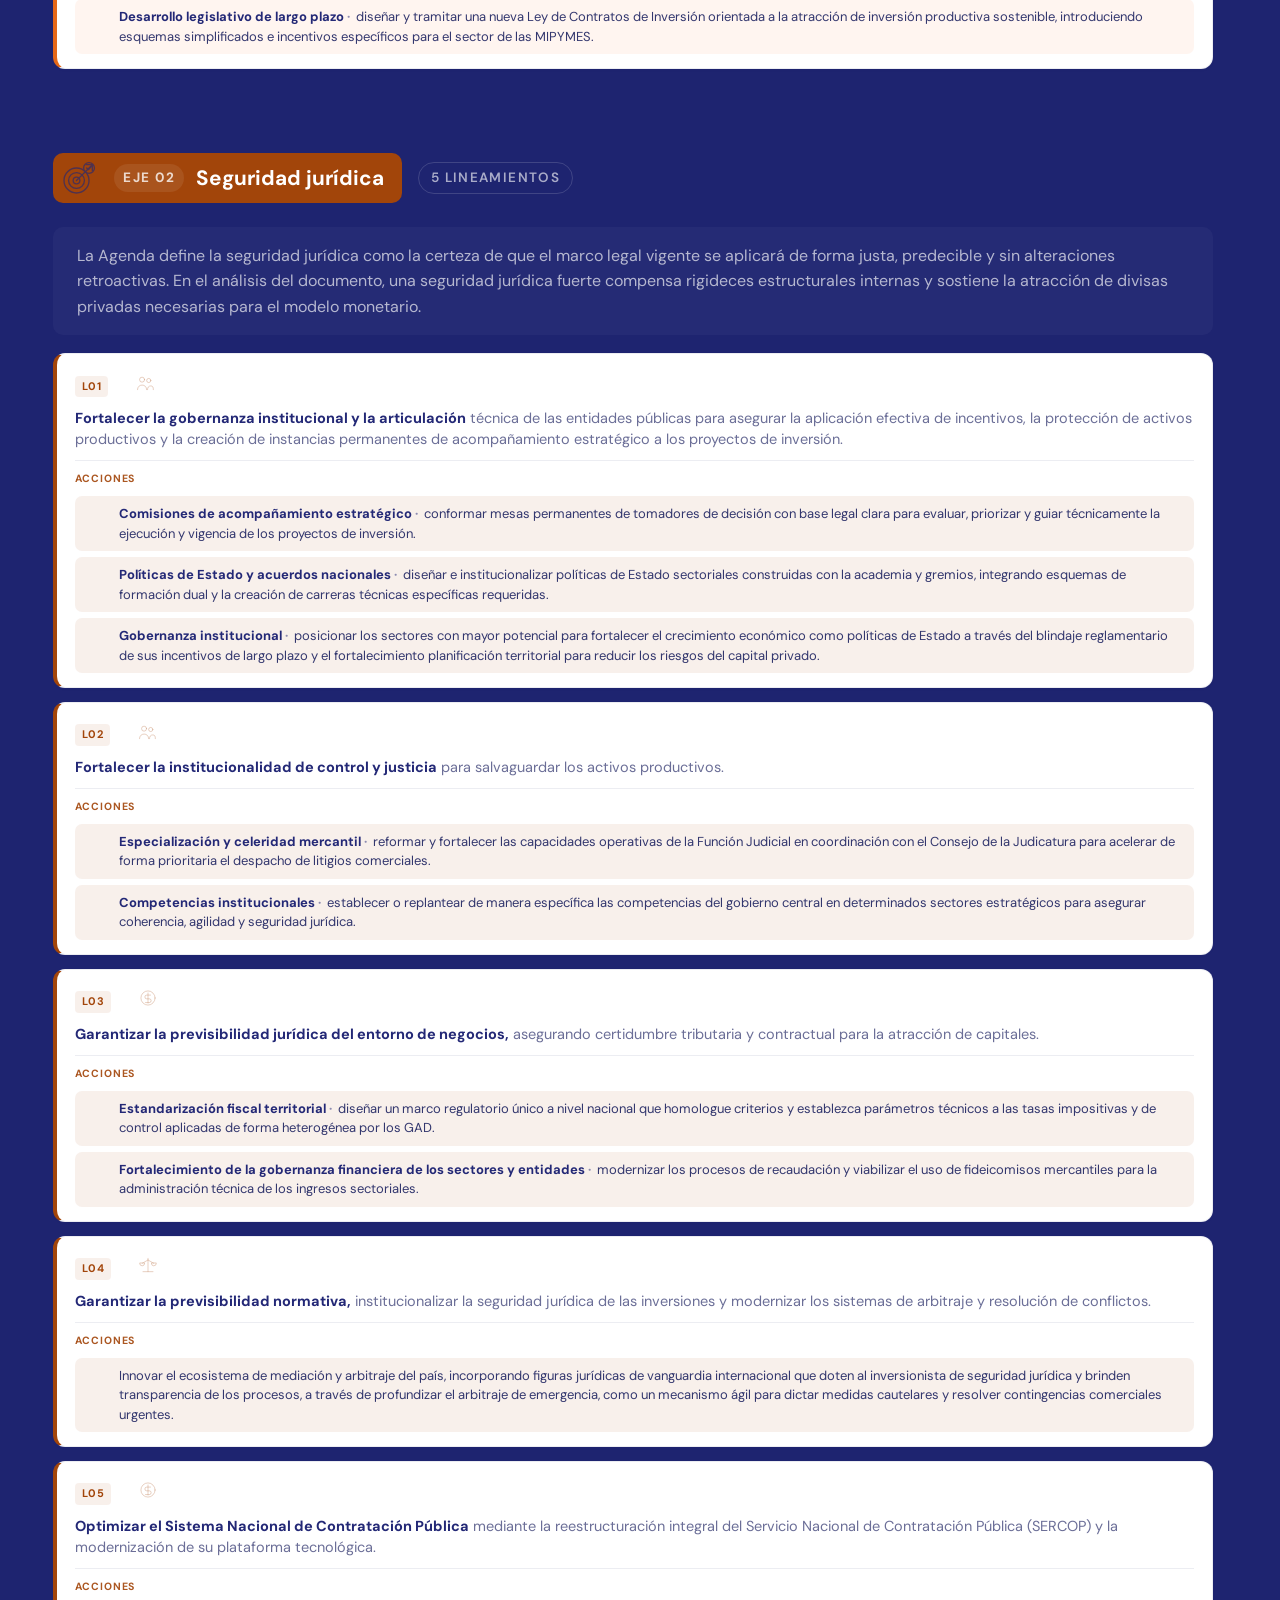
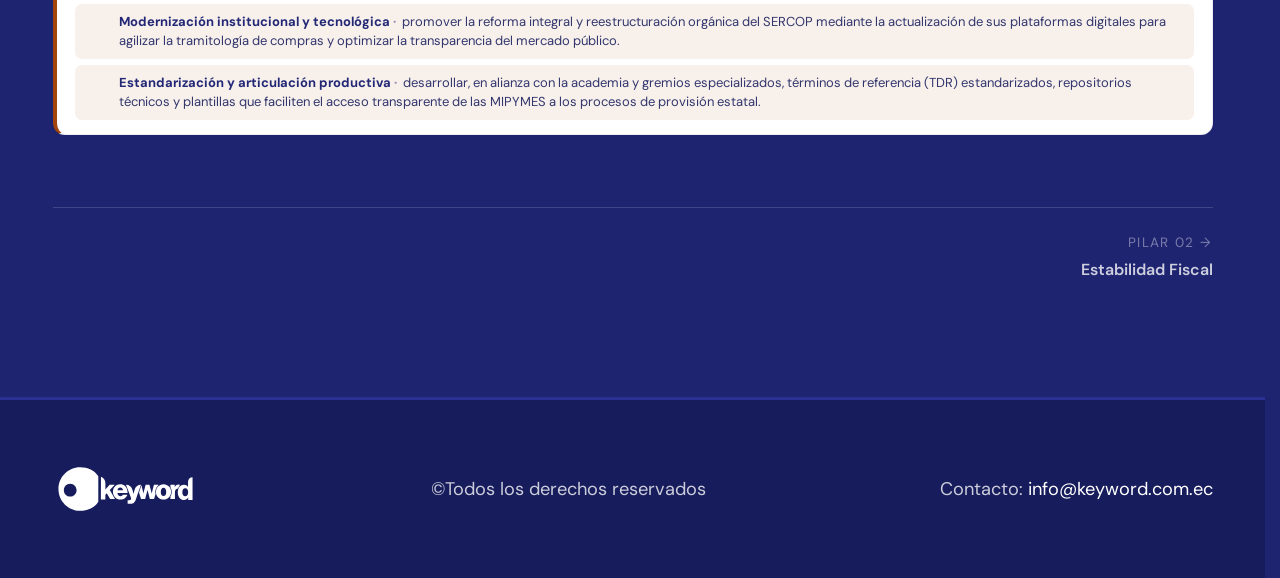
==== commit 4a691225: "Add files via upload" ====
--- a/pages/pilar-1.html
+++ b/pages/pilar-1.html
@@ -98,21 +98,18 @@
                   <span class="accion__bullet" aria-hidden="true"></span>
                   <div class="accion__body">
                     <p class="accion__text"><span class="accion__titulo">Modernización contractual en hidrocarburos</span> mediante la actualización la base legal para las operaciones del sector con el fin de incorporar modelos asociativos avanzados entre EP Petroecuador y operadores privados, agilizando los cronogramas de licitación y los esquemas de delegación directa en transporte, refinación y almacenamiento.</p>
-                    
                   </div>
                 </li>
                 <li class="accion">
                   <span class="accion__bullet" aria-hidden="true"></span>
                   <div class="accion__body">
                     <p class="accion__text"><span class="accion__titulo">Apertura y licitación eficiente del mercado eléctrico</span> a través de la implementación esquemas de licitación eléctrica basados en anualidades, revisar los límites a la participación de capital privado en empresas mixtas y viabilizar pilotos de comercializadoras independientes.</p>
-                    
                   </div>
                 </li>
                 <li class="accion">
                   <span class="accion__bullet" aria-hidden="true"></span>
                   <div class="accion__body">
                     <p class="accion__text"><span class="accion__titulo">Eficiencia normativa en suministros agropecuarios</span> eliminando barreras de acceso a materias primas competitivas mediante reformas sectoriales específicas, la simplificación del Sistema Andino de Franja de Precios y el robustecimiento de los controles de importaciones para proteger la producción local en caso de competencia desleal.</p>
-                    
                   </div>
                 </li>
                 </ul>
@@ -133,21 +130,18 @@
                   <span class="accion__bullet" aria-hidden="true"></span>
                   <div class="accion__body">
                     <p class="accion__text"><span class="accion__titulo">Financiamiento de la preinversión</span> mediante el fortalecimiento de la institucionalidad técnica de estructuración de APP mediante el establecimiento de asignaciones presupuestarias dedicadas a estudios de prefactibilidad y factibilidad integral.</p>
-                    
                   </div>
                 </li>
                 <li class="accion">
                   <span class="accion__bullet" aria-hidden="true"></span>
                   <div class="accion__body">
                     <p class="accion__text"><span class="accion__titulo">Modelos de participación e inclusión local</span> a través del perfeccionamiento de los marcos contractuales de delegación incorporando mecanismos obligatorios de participación comunitaria y esquemas asociativos locales que integren mano de obra territorial.</p>
-                    
                   </div>
                 </li>
                 <li class="accion">
                   <span class="accion__bullet" aria-hidden="true"></span>
                   <div class="accion__body">
                     <p class="accion__text"><span class="accion__titulo">Acompañamiento y mitigación de riesgos</span> mediante el soporte técnico y metodológico continuo en los ministerios sectoriales y empresas públicas ejecutoras para el monitoreo periódico de compromisos y la reducción preventiva de contingencias fiscales.</p>
-                    
                   </div>
                 </li>
                 </ul>
@@ -168,21 +162,18 @@
                   <span class="accion__bullet" aria-hidden="true"></span>
                   <div class="accion__body">
                     <p class="accion__text"><span class="accion__titulo">Incorporación de competencias globales y especialización técnica</span> mediante el diseño e implementación de procesos de selección basados estrictamente en el mérito para captar perfiles de alta gerencia y dirección con experiencia en mercados internacionales; esto incluye la integración de expertos de alto nivel en las entidades rectoras y de control sectorial para dotar de solidez estratégica a la toma de decisiones y a la fiscalización del Estado.</p>
-                    
                   </div>
                 </li>
                 <li class="accion">
                   <span class="accion__bullet" aria-hidden="true"></span>
                   <div class="accion__body">
                     <p class="accion__text"><span class="accion__titulo">Fortalecimiento institucional y concursos transparentes</span> promoviendo una reestructuración profunda en los niveles gerenciales de las empresas públicas estatales, reduciendo la rotación de los cargos de alta dirección a través de períodos estables y esquemas transparentes de contratación.</p>
-                    
                   </div>
                 </li>
                 <li class="accion">
                   <span class="accion__bullet" aria-hidden="true"></span>
                   <div class="accion__body">
                     <p class="accion__text"><span class="accion__titulo">Profesionalización y valorización de competencias</span> garantizando la estabilidad de técnicos y mandos medios, implementando programas permanentes de capacitación y actualización técnica en estrecha articulación con la academia.</p>
-                    
                   </div>
                 </li>
                 </ul>
@@ -203,21 +194,18 @@
                   <span class="accion__bullet" aria-hidden="true"></span>
                   <div class="accion__body">
                     <p class="accion__text"><span class="accion__titulo">Planificación y focalización territorial</span> orientado a la identificación de sectores, territorios o zonas con mayor potencial productivo.</p>
-                    
                   </div>
                 </li>
                 <li class="accion">
                   <span class="accion__bullet" aria-hidden="true"></span>
                   <div class="accion__body">
                     <p class="accion__text"><span class="accion__titulo">Marco regulatorio e incentivos tributarios</span> destinados a diseñar, ajustar o fortalecer regímenes normativos especiales para sectores específicos.</p>
-                    
                   </div>
                 </li>
                 <li class="accion">
                   <span class="accion__bullet" aria-hidden="true"></span>
                   <div class="accion__body">
                     <p class="accion__text"><span class="accion__titulo">Mecanismos habilitantes para atracción de inversiones</span> que desarrollen condiciones operativas esenciales para la competitividad y respondan a las características de cada sector.</p>
-                    
                   </div>
                 </li>
                 </ul>
@@ -238,21 +226,18 @@
                   <span class="accion__bullet" aria-hidden="true"></span>
                   <div class="accion__body">
                     <p class="accion__text"><span class="accion__titulo">Renovación de marcos orgánicos</span> elaborar y tramitar de forma participativa el proyecto de la nueva Ley Orgánica de Desarrollo y Fomento Productivo Agropecuario, incorporando componentes de I+D, educación rural y competitividad territorial con enfoque de exportación, así como actualizar leyes y reglamentos en sectores estratégicos que apalancan crecimiento.</p>
-                    
                   </div>
                 </li>
                 <li class="accion">
                   <span class="accion__bullet" aria-hidden="true"></span>
                   <div class="accion__body">
                     <p class="accion__text"><span class="accion__titulo">Flexibilidad en el ciclo empresarial</span> emitir reglamentos e instructivos técnicos para la liquidación, simplificación y cierre formal expedito de empresas que cumplan con sus obligaciones legales ante la Superintendencia de Compañías y el Servicio de Rentas Internas (SRI).</p>
-                    
                   </div>
                 </li>
                 <li class="accion">
                   <span class="accion__bullet" aria-hidden="true"></span>
                   <div class="accion__body">
                     <p class="accion__text"><span class="accion__titulo">Análisis de impacto regulatorio (AIR)</span> institucionalizar la aplicación del AIR en las agencias del Estado para asegurar que las normativas secundarias sean proporcionales, eficientes, no discrecionales y orientadas a la productividad de los mercados.</p>
-                    
                   </div>
                 </li>
                 </ul>
@@ -273,21 +258,18 @@
                   <span class="accion__bullet" aria-hidden="true"></span>
                   <div class="accion__body">
                     <p class="accion__text"><span class="accion__titulo">Estandarización y modificación dinámica</span> establecer criterios estandarizados y transparentes para la aprobación de contratos, habilitando mediante normativa secundaria la modificación dinámica de acuerdos (ajustes y penalidades proporcionales) ante desviaciones de metas.</p>
-                    
                   </div>
                 </li>
                 <li class="accion">
                   <span class="accion__bullet" aria-hidden="true"></span>
                   <div class="accion__body">
                     <p class="accion__text"><span class="accion__titulo">Transparencia y reorientación del sujeto pasivo</span> redefinir el alcance de los contratos priorizando el perfil de cumplimiento e historial del sujeto pasivo y no únicamente el sector económico, publicando de forma transparente los términos y beneficios bajo estándares internacionales.</p>
-                    
                   </div>
                 </li>
                 <li class="accion">
                   <span class="accion__bullet" aria-hidden="true"></span>
                   <div class="accion__body">
                     <p class="accion__text"><span class="accion__titulo">Desarrollo legislativo de largo plazo</span> diseñar y tramitar una nueva Ley de Contratos de Inversión orientada a la atracción de inversión productiva sostenible, introduciendo esquemas simplificados e incentivos específicos para el sector de las MIPYMES.</p>
-                    <div class="accion__chips"><span class="accion__chip accion__chip--largo">Largo plazo</span></div>
                   </div>
                 </li>
                 </ul>
@@ -318,21 +300,18 @@
                   <span class="accion__bullet" aria-hidden="true"></span>
                   <div class="accion__body">
                     <p class="accion__text"><span class="accion__titulo">Comisiones de acompañamiento estratégico</span> conformar mesas permanentes de tomadores de decisión con base legal clara para evaluar, priorizar y guiar técnicamente la ejecución y vigencia de los proyectos de inversión.</p>
-                    
                   </div>
                 </li>
                 <li class="accion">
                   <span class="accion__bullet" aria-hidden="true"></span>
                   <div class="accion__body">
                     <p class="accion__text"><span class="accion__titulo">Políticas de Estado y acuerdos nacionales</span> diseñar e institucionalizar políticas de Estado sectoriales construidas con la academia y gremios, integrando esquemas de formación dual y la creación de carreras técnicas específicas requeridas.</p>
-                    
                   </div>
                 </li>
                 <li class="accion">
                   <span class="accion__bullet" aria-hidden="true"></span>
                   <div class="accion__body">
                     <p class="accion__text"><span class="accion__titulo">Gobernanza institucional</span> posicionar los sectores con mayor potencial para fortalecer el crecimiento económico como políticas de Estado a través del blindaje reglamentario de sus incentivos de largo plazo y el fortalecimiento planificación territorial para reducir los riesgos del capital privado.</p>
-                    <div class="accion__chips"><span class="accion__chip accion__chip--largo">Largo plazo</span></div>
                   </div>
                 </li>
                 </ul>
@@ -353,14 +332,12 @@
                   <span class="accion__bullet" aria-hidden="true"></span>
                   <div class="accion__body">
                     <p class="accion__text"><span class="accion__titulo">Especialización y celeridad mercantil</span> reformar y fortalecer las capacidades operativas de la Función Judicial en coordinación con el Consejo de la Judicatura para acelerar de forma prioritaria el despacho de litigios comerciales.</p>
-                    
                   </div>
                 </li>
                 <li class="accion">
                   <span class="accion__bullet" aria-hidden="true"></span>
                   <div class="accion__body">
                     <p class="accion__text"><span class="accion__titulo">Competencias institucionales</span> establecer o replantear de manera específica las competencias del gobierno central en determinados sectores estratégicos para asegurar coherencia, agilidad y seguridad jurídica.</p>
-                    
                   </div>
                 </li>
                 </ul>
@@ -381,14 +358,12 @@
                   <span class="accion__bullet" aria-hidden="true"></span>
                   <div class="accion__body">
                     <p class="accion__text"><span class="accion__titulo">Estandarización fiscal territorial</span> diseñar un marco regulatorio único a nivel nacional que homologue criterios y establezca parámetros técnicos a las tasas impositivas y de control aplicadas de forma heterogénea por los GAD.</p>
-                    
                   </div>
                 </li>
                 <li class="accion">
                   <span class="accion__bullet" aria-hidden="true"></span>
                   <div class="accion__body">
                     <p class="accion__text"><span class="accion__titulo">Fortalecimiento de la gobernanza financiera de los sectores y entidades</span> modernizar los procesos de recaudación y viabilizar el uso de fideicomisos mercantiles para la administración técnica de los ingresos sectoriales.</p>
-                    
                   </div>
                 </li>
                 </ul>
@@ -409,7 +384,6 @@
                   <span class="accion__bullet" aria-hidden="true"></span>
                   <div class="accion__body">
                     <p class="accion__text">Innovar el ecosistema de mediación y arbitraje del país, incorporando figuras jurídicas de vanguardia internacional que doten al inversionista de seguridad jurídica y brinden transparencia de los procesos, a través de profundizar el arbitraje de emergencia, como un mecanismo ágil para dictar medidas cautelares y resolver contingencias comerciales urgentes.</p>
-                    
                   </div>
                 </li>
                 </ul>
@@ -430,14 +404,12 @@
                   <span class="accion__bullet" aria-hidden="true"></span>
                   <div class="accion__body">
                     <p class="accion__text"><span class="accion__titulo">Modernización institucional y tecnológica</span> promover la reforma integral y reestructuración orgánica del SERCOP mediante la actualización de sus plataformas digitales para agilizar la tramitología de compras y optimizar la transparencia del mercado público.</p>
-                    
                   </div>
                 </li>
                 <li class="accion">
                   <span class="accion__bullet" aria-hidden="true"></span>
                   <div class="accion__body">
                     <p class="accion__text"><span class="accion__titulo">Estandarización y articulación productiva</span> desarrollar, en alianza con la academia y gremios especializados, términos de referencia (TDR) estandarizados, repositorios técnicos y plantillas que faciliten el acceso transparente de las MIPYMES a los procesos de provisión estatal.</p>
-                    
                   </div>
                 </li>
                 </ul>
